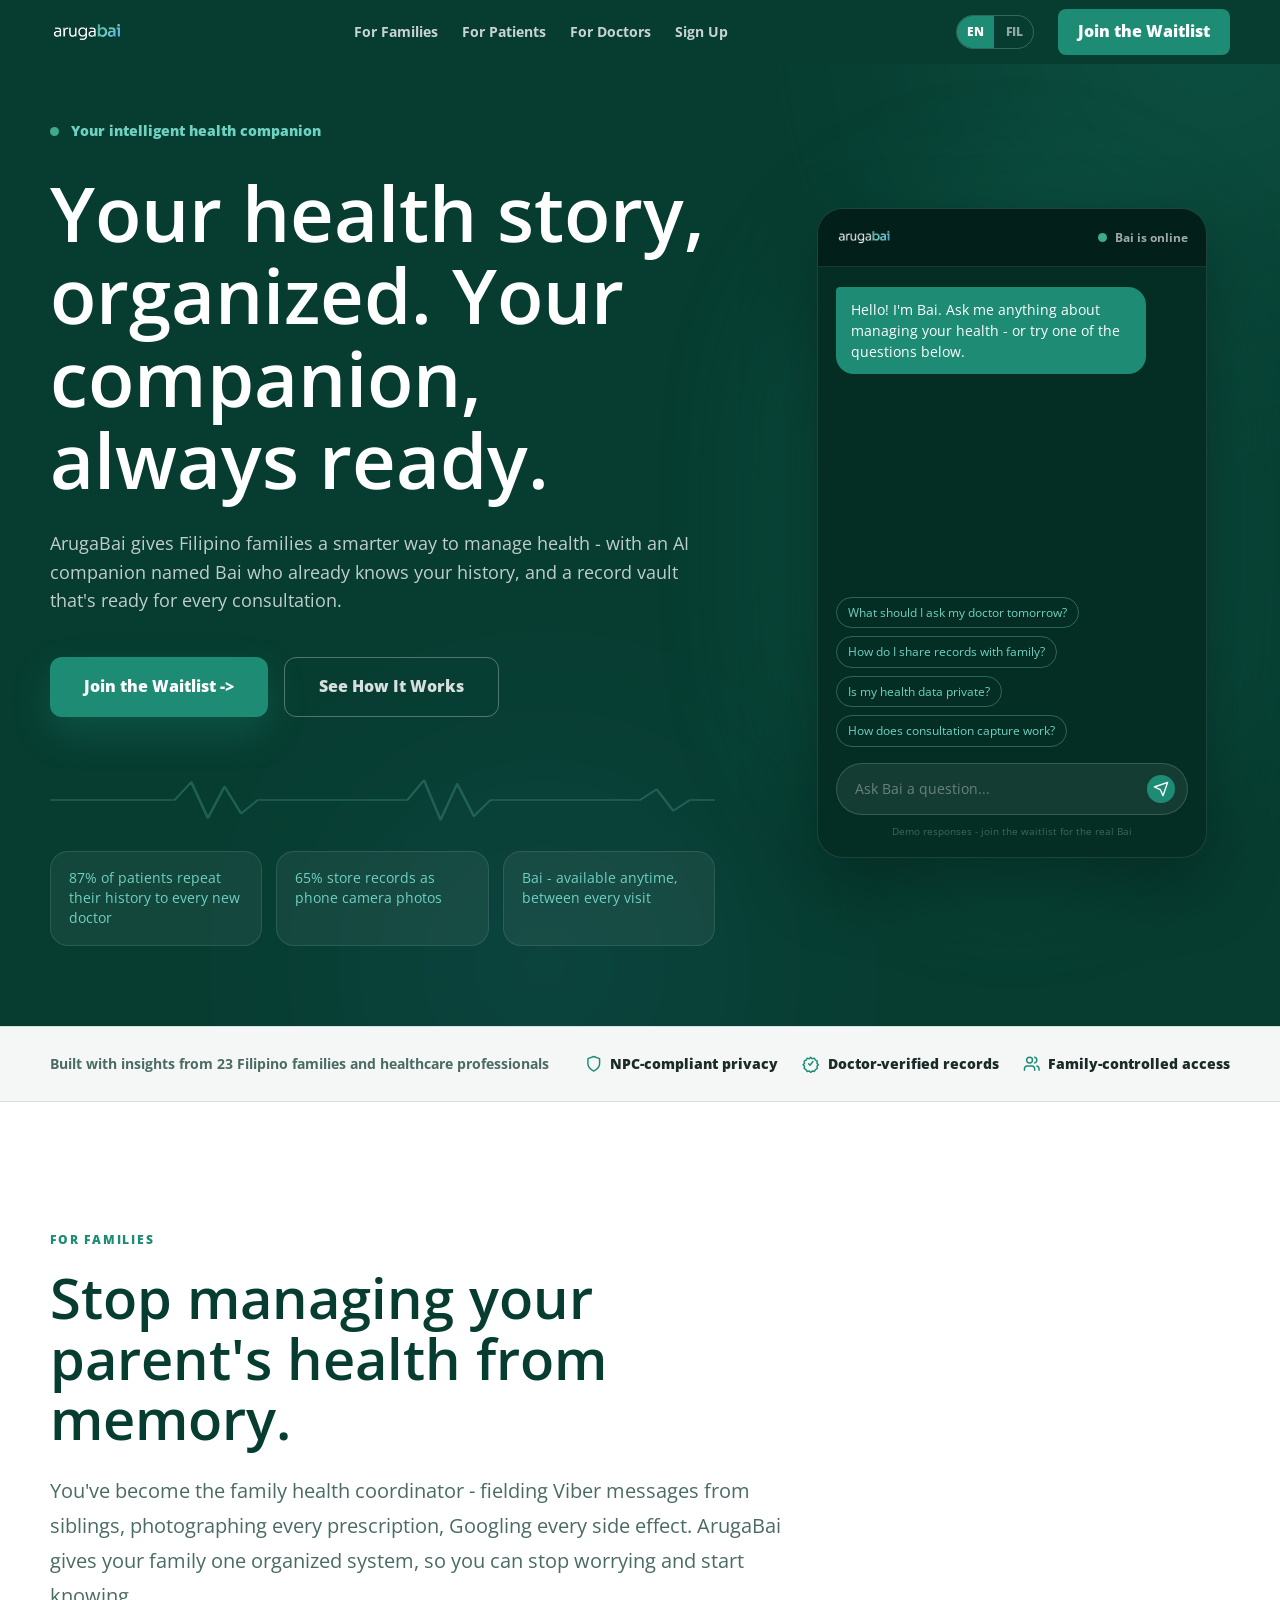
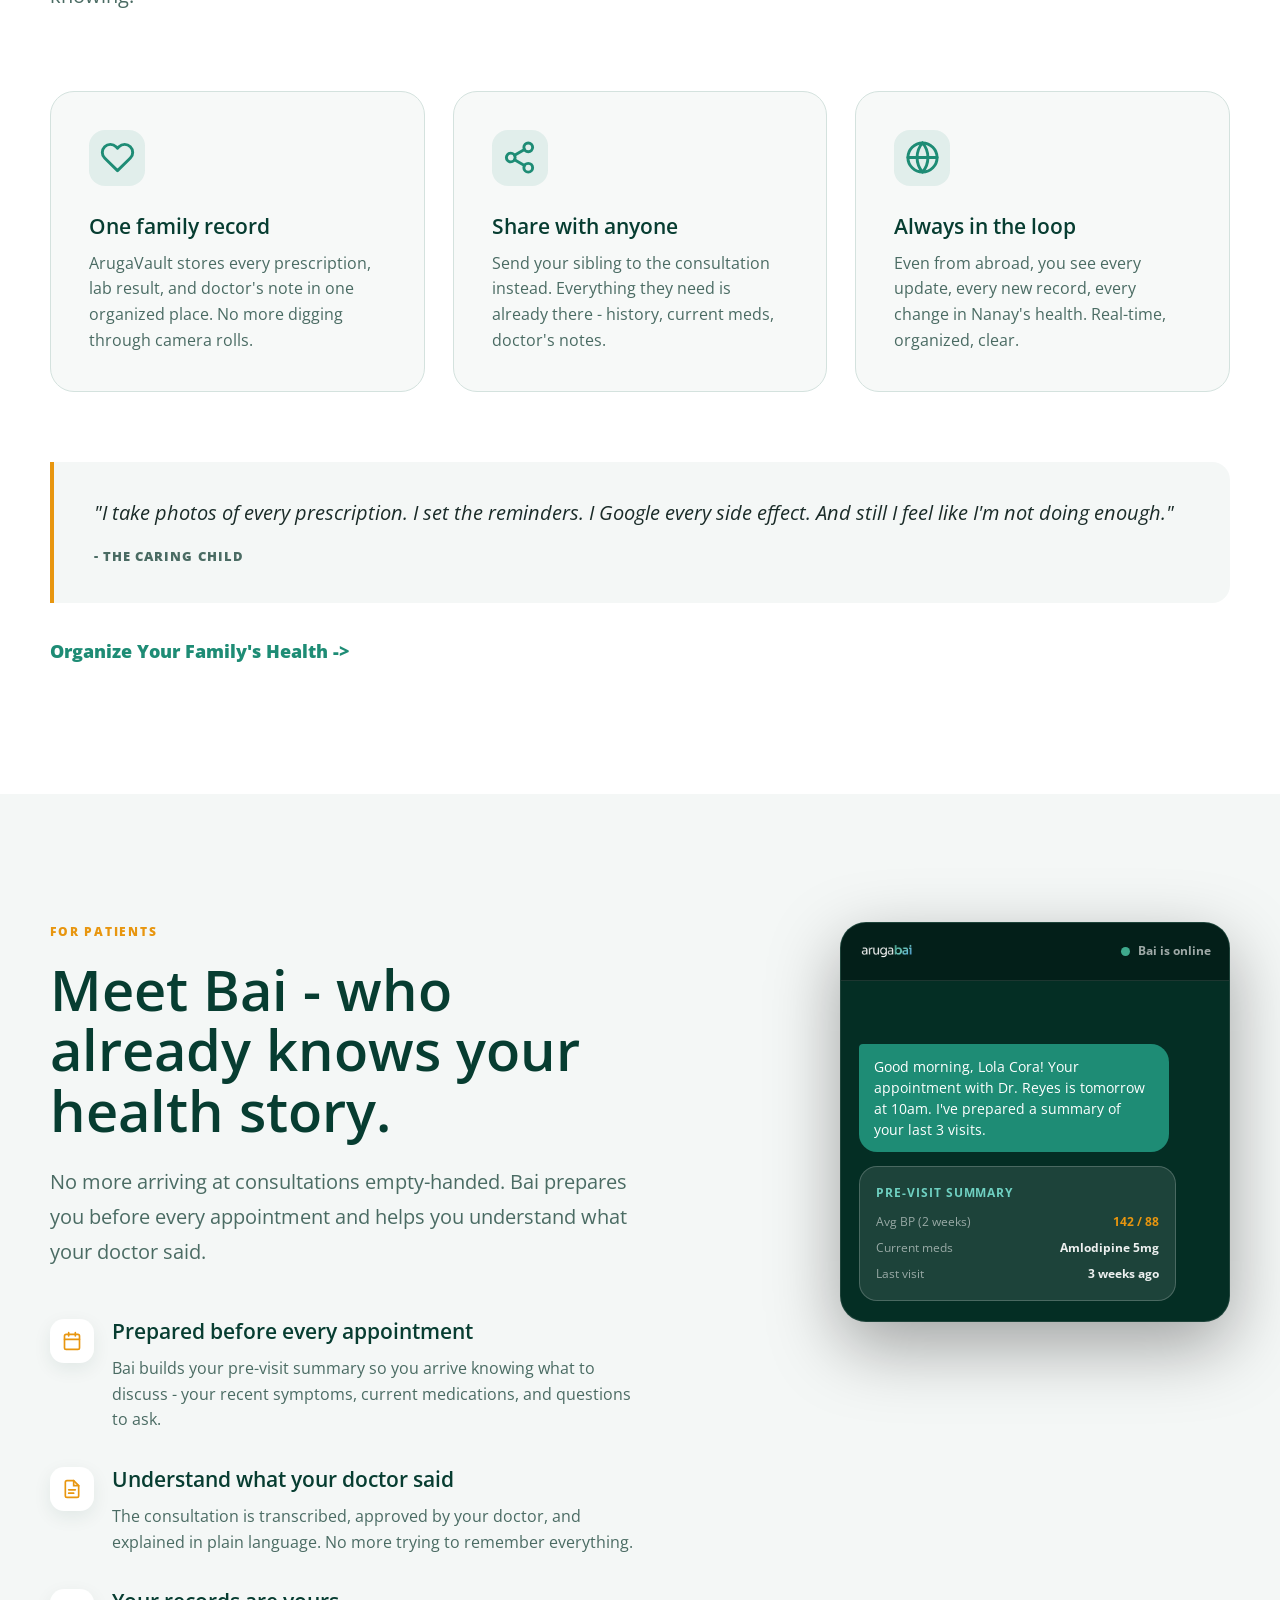
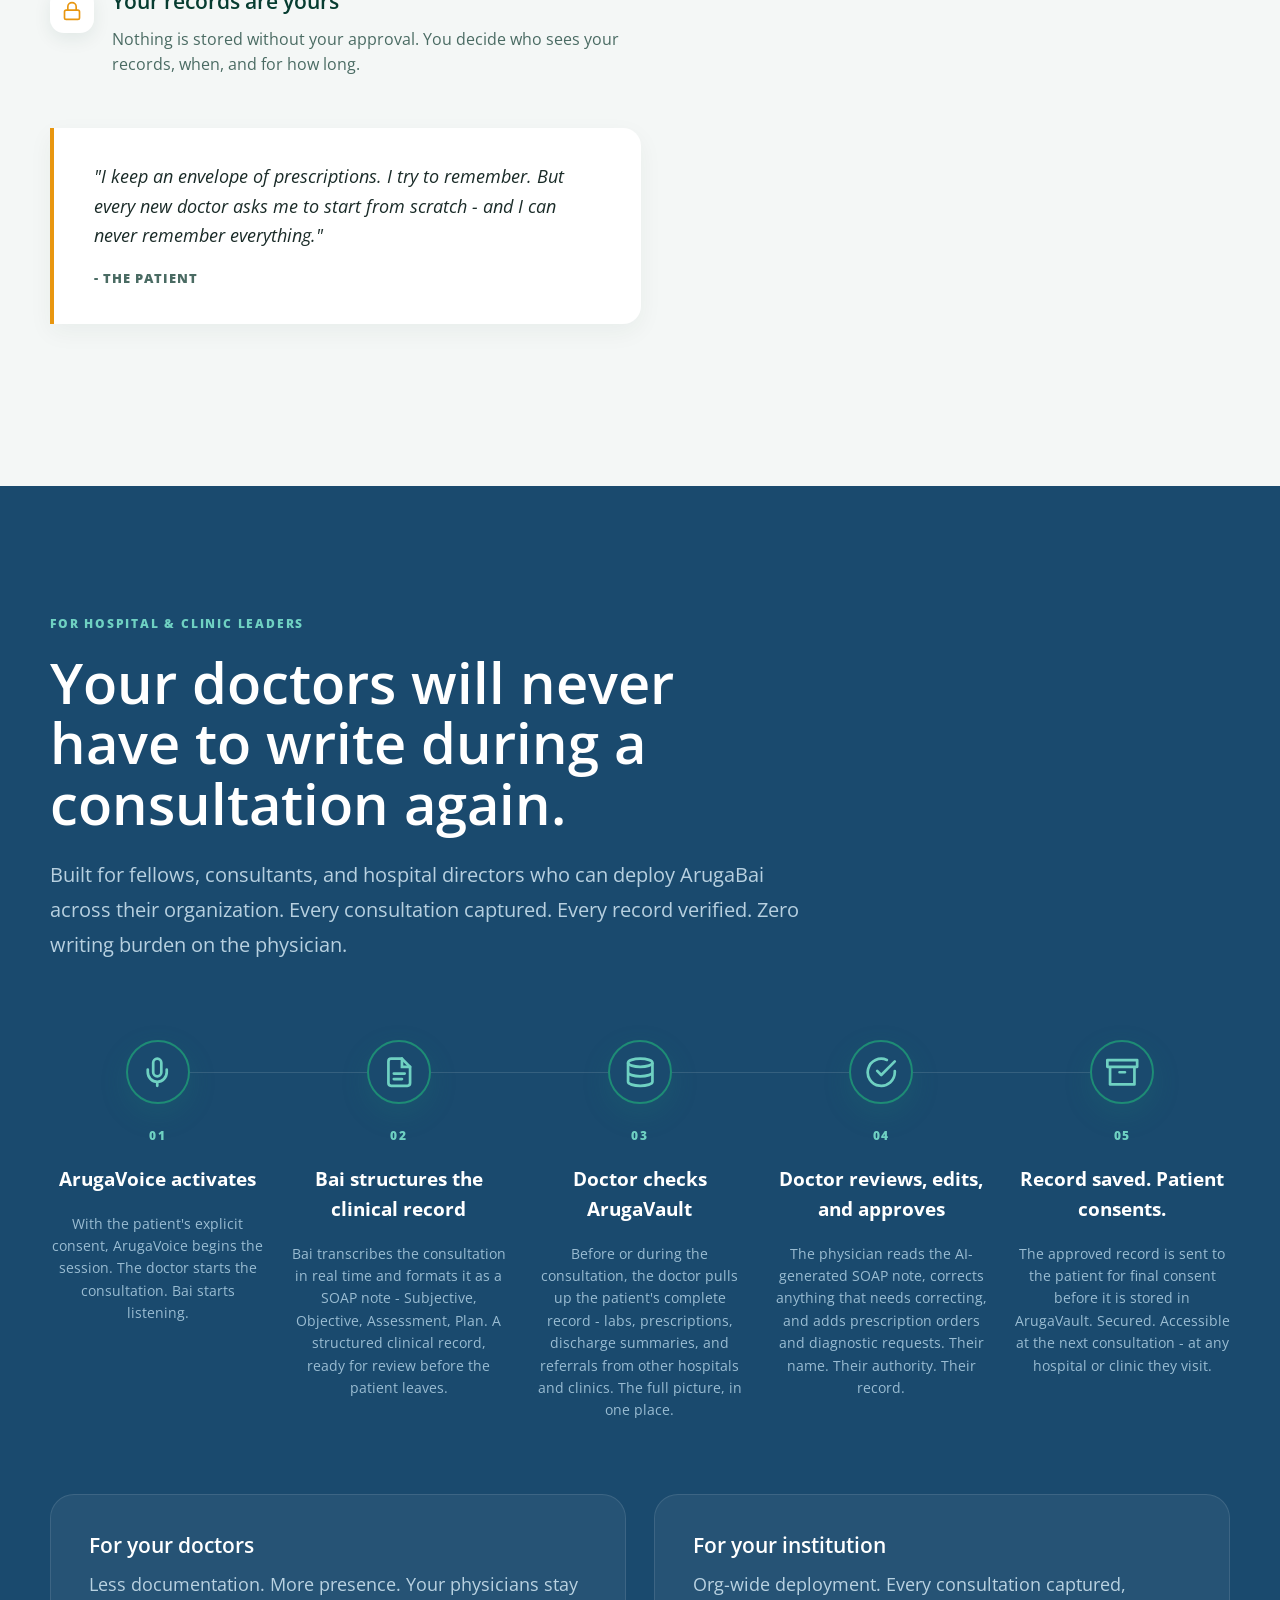
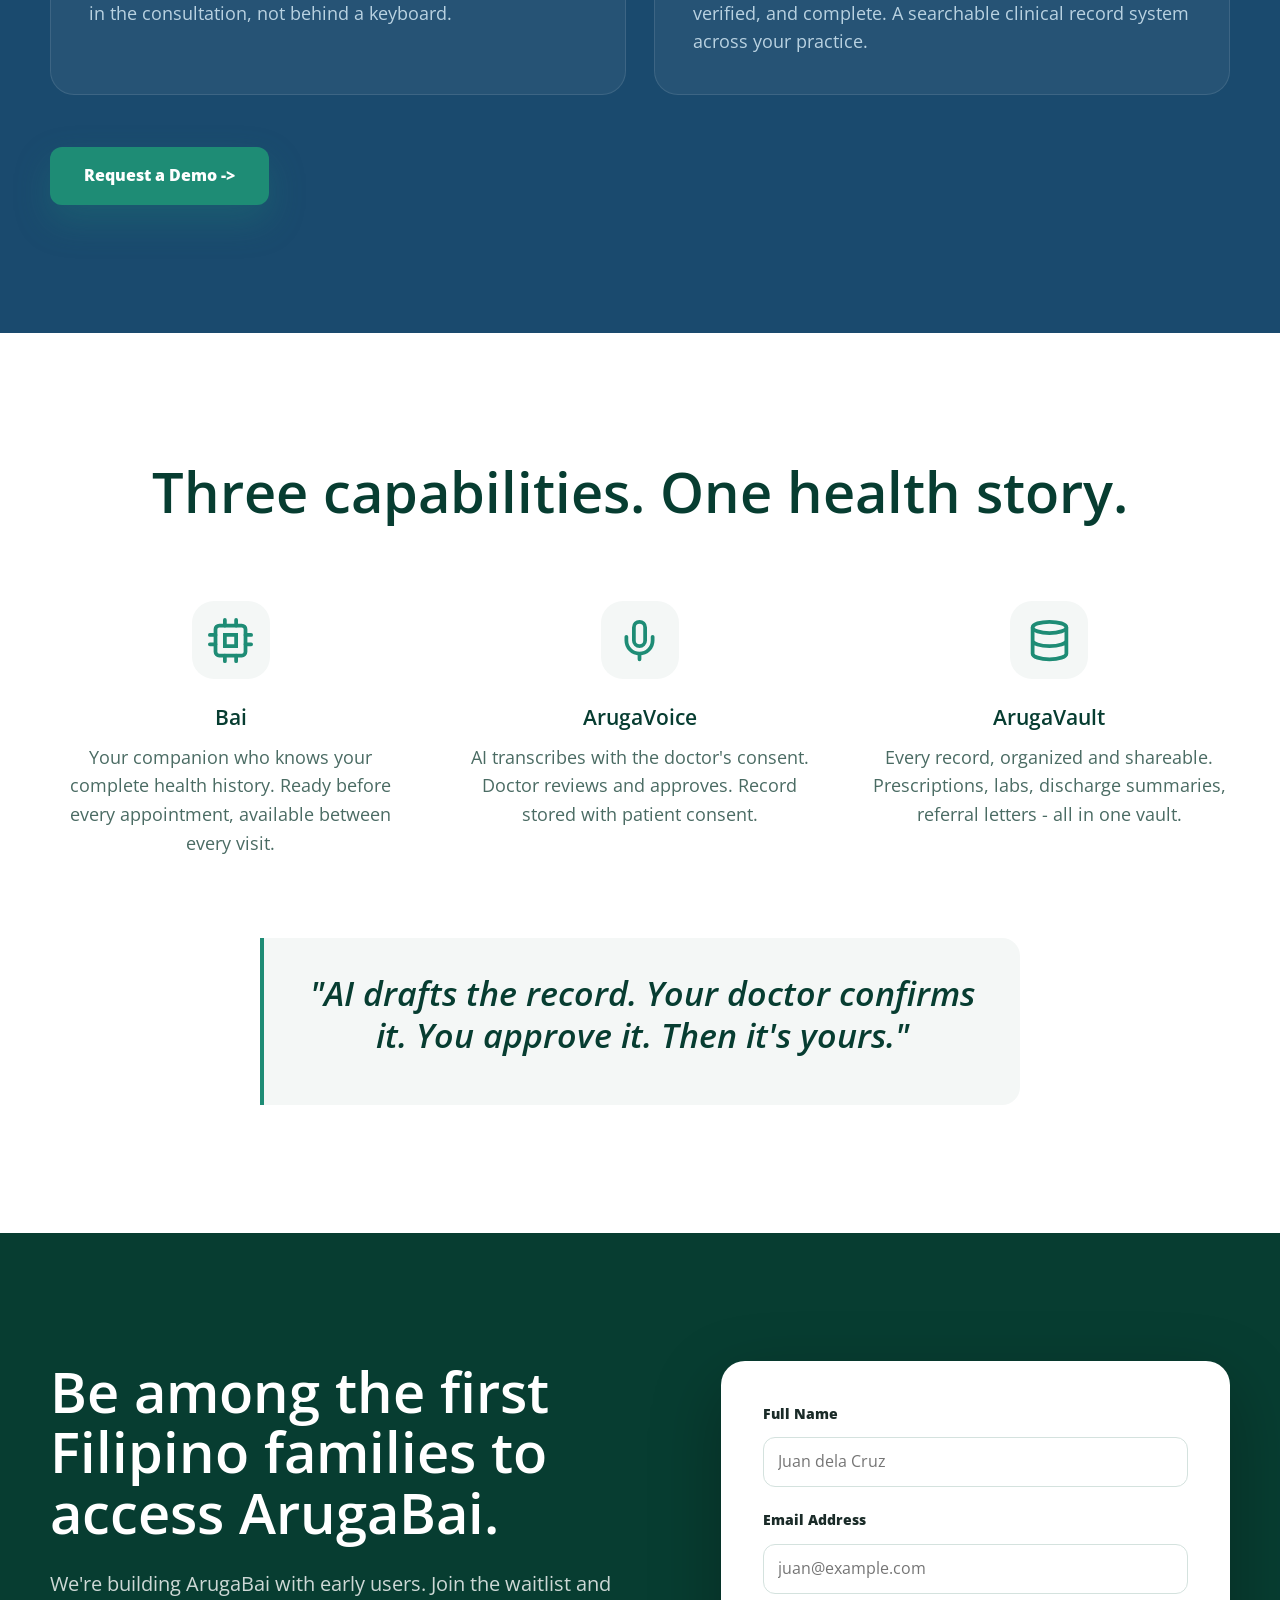
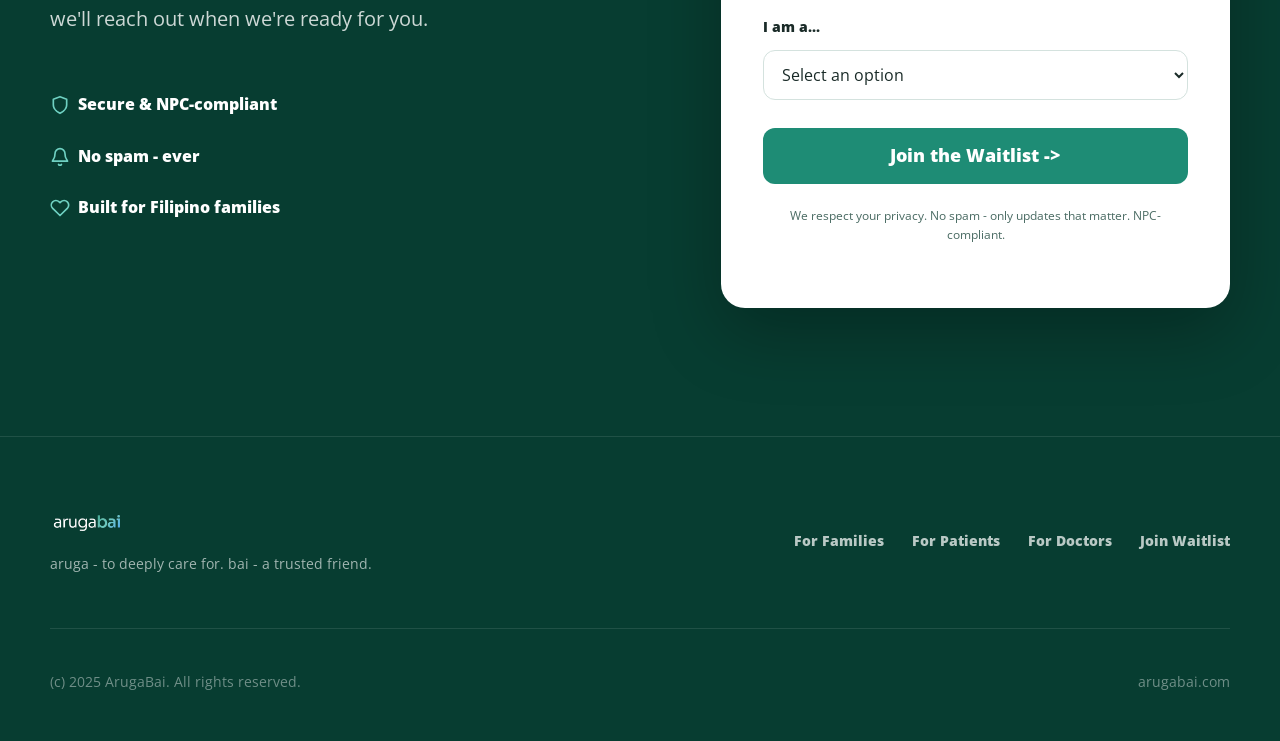
==== index.html @ 6ec4c0eb "adding favicon" ====
<!doctype html>
<html lang="en">
  <head>
    <meta charset="utf-8">
    <meta name="viewport" content="width=device-width, initial-scale=1">
    <title>ArugaBai | Your Intelligent Health Companion</title>
    <meta name="description" content="ArugaBai gives Filipino families a smarter way to manage health with Bai, an AI companion, and ArugaVault, an organized record vault.">
    <link rel="icon" href="assets/favicon.svg?v=3" type="image/svg+xml">
    <link rel="preconnect" href="https://fonts.googleapis.com">
    <link rel="preconnect" href="https://fonts.gstatic.com" crossorigin>
    <link href="https://fonts.googleapis.com/css2?family=Open+Sans:wght@400;500;600;700;800&display=swap" rel="stylesheet">
    <link rel="stylesheet" href="styles.css">
  </head>
  <body>
    <nav class="nav" id="nav">
      <div class="nav-inner">
        <a class="logo-link" href="#hero" aria-label="ArugaBai home">
          <img src="assets/arugabai-logo.png" alt="ArugaBai" class="logo">
        </a>

        <div class="nav-links" id="navLinks">
          <a href="#for-families" data-i18n="nav.forFamilies">For Families</a>
          <a href="#for-patients" data-i18n="nav.forPatients">For Patients</a>
          <a href="#for-doctors" data-i18n="nav.forDoctors">For Doctors</a>
          <a href="#signup" data-i18n="nav.signUp">Sign Up</a>
        </div>

        <div class="nav-actions">
          <button class="lang-toggle" id="langToggle" type="button" aria-label="Toggle language">
            <span class="active" data-lang-pill="en">EN</span>
            <span data-lang-pill="fil">FIL</span>
          </button>
          <a href="#signup" class="btn nav-cta" data-i18n="nav.joinWaitlist">Join the Waitlist</a>
          <button class="menu-btn" id="menuBtn" type="button" aria-label="Open main menu">
            <span></span><span></span><span></span>
          </button>
        </div>
      </div>

      <div class="mobile-menu" id="mobileMenu">
        <a href="#for-families" data-i18n="nav.forFamilies">For Families</a>
        <a href="#for-patients" data-i18n="nav.forPatients">For Patients</a>
        <a href="#for-doctors" data-i18n="nav.forDoctors">For Doctors</a>
        <a href="#signup" data-i18n="nav.signUp">Sign Up</a>
        <a href="#signup" class="btn" data-i18n="nav.joinWaitlist">Join the Waitlist</a>
      </div>
    </nav>

    <main>
      <section class="hero section-dark" id="hero">
        <div class="hero-glow hero-glow-one"></div>
        <div class="hero-glow hero-glow-two"></div>
        <div class="container hero-grid">
          <div class="hero-copy reveal">
            <div class="eyebrow">
              <span class="pulse-dot"></span>
              <span data-i18n="hero.badge">Your intelligent health companion</span>
            </div>
            <h1 data-i18n="hero.headline">Your health story, organized. Your companion, always ready.</h1>
            <p class="hero-body" data-i18n="hero.body">ArugaBai gives Filipino families a smarter way to manage health with an AI companion named Bai who already knows your history, and a record vault that's ready for every consultation.</p>
            <div class="hero-actions">
              <a href="#signup" class="btn btn-large" data-i18n="hero.ctaPrimary">Join the Waitlist -></a>
              <a href="#how-it-works" class="btn btn-large btn-ghost" data-i18n="hero.ctaSecondary">See How It Works</a>
            </div>
            <svg class="ecg" viewBox="0 0 400 60" aria-hidden="true" preserveAspectRatio="none">
              <path d="M0 30 L60 30 L75 30 L85 10 L95 50 L105 15 L115 45 L125 30 L200 30 L215 30 L225 8 L235 52 L245 12 L255 48 L265 30 L340 30 L355 30 L365 18 L375 42 L385 30 L400 30"></path>
            </svg>
            <div class="stat-grid">
              <div class="stat"><p data-i18n="hero.stat1">87% of patients repeat their history to every new doctor</p></div>
              <div class="stat"><p data-i18n="hero.stat2">65% store records as phone camera photos</p></div>
              <div class="stat"><p data-i18n="hero.stat3">Bai - available anytime, between every visit</p></div>
            </div>
          </div>

          <div class="hero-chat reveal">
            <div class="halo"></div>
            <div class="bai-chat interactive-chat" data-chat="hero"></div>
          </div>
        </div>
      </section>

      <section class="trustbar">
        <div class="container trust-inner">
          <p data-i18n="trustBar.built">Built with insights from 23 Filipino families and healthcare professionals</p>
          <div class="trust-items">
            <span><i data-icon="shield"></i><span data-i18n="trustBar.npc">NPC-compliant privacy</span></span>
            <span><i data-icon="badge"></i><span data-i18n="trustBar.verified">Doctor-verified records</span></span>
            <span><i data-icon="users"></i><span data-i18n="trustBar.familyControlled">Family-controlled access</span></span>
          </div>
        </div>
      </section>

      <section class="section white" id="for-families">
        <div class="container">
          <div class="section-heading reveal">
            <p class="label" data-i18n="families.label">For Families</p>
            <h2 data-i18n="families.headline">Stop managing your parent's health from memory.</h2>
            <p data-i18n="families.body">You've become the family health coordinator - fielding Viber messages from siblings, photographing every prescription, Googling every side effect. ArugaBai gives your family one organized system, so you can stop worrying and start knowing.</p>
          </div>
          <div class="card-grid">
            <article class="feature-card reveal">
              <i data-icon="heart"></i>
              <h3 data-i18n="families.card1Title">One family record</h3>
              <p data-i18n="families.card1Desc">ArugaVault stores every prescription, lab result, and doctor's note in one organized place. No more digging through camera rolls.</p>
            </article>
            <article class="feature-card reveal">
              <i data-icon="share"></i>
              <h3 data-i18n="families.card2Title">Share with anyone</h3>
              <p data-i18n="families.card2Desc">Send your sibling to the consultation instead. Everything they need is already there - history, current meds, doctor's notes.</p>
            </article>
            <article class="feature-card reveal">
              <i data-icon="globe"></i>
              <h3 data-i18n="families.card3Title">Always in the loop</h3>
              <p data-i18n="families.card3Desc">Even from abroad, you see every update, every new record, every change in Nanay's health. Real-time, organized, clear.</p>
            </article>
          </div>
          <blockquote class="quote reveal">
            <p data-i18n="families.quote">"I take photos of every prescription. I set the reminders. I Google every side effect. And still I feel like I'm not doing enough."</p>
            <cite data-i18n="families.quoteAttr">- The Caring Child</cite>
          </blockquote>
          <a href="#signup" class="text-link" data-i18n="families.cta">Organize Your Family's Health</a>
        </div>
      </section>

      <section class="section muted" id="for-patients">
        <div class="container split">
          <div class="reveal">
            <p class="label gold" data-i18n="patients.label">For Patients</p>
            <h2 data-i18n="patients.headline">Meet Bai - who already knows your health story.</h2>
            <p class="lead" data-i18n="patients.body">No more arriving at consultations empty-handed. Bai prepares you before every appointment and helps you understand what your doctor said.</p>
            <div class="benefit-list">
              <div class="benefit"><i data-icon="calendar"></i><div><h3 data-i18n="patients.benefit1Title">Prepared before every appointment</h3><p data-i18n="patients.benefit1Desc">Bai builds your pre-visit summary so you arrive knowing what to discuss - your recent symptoms, current medications, and questions to ask.</p></div></div>
              <div class="benefit"><i data-icon="file"></i><div><h3 data-i18n="patients.benefit2Title">Understand what your doctor said</h3><p data-i18n="patients.benefit2Desc">The consultation is transcribed, approved by your doctor, and explained in plain language. No more trying to remember everything.</p></div></div>
              <div class="benefit"><i data-icon="lock"></i><div><h3 data-i18n="patients.benefit3Title">Your records are yours</h3><p data-i18n="patients.benefit3Desc">Nothing is stored without your approval. You decide who sees your records, when, and for how long.</p></div></div>
            </div>
            <blockquote class="quote compact">
              <p data-i18n="patients.quote">"I keep an envelope of prescriptions. I try to remember. But every new doctor asks me to start from scratch - and I can never remember everything."</p>
              <cite data-i18n="patients.quoteAttr">- The Patient</cite>
            </blockquote>
          </div>
          <div class="sticky-chat reveal">
            <div class="bai-chat scripted-chat"></div>
          </div>
        </div>
      </section>

      <section class="section doctors" id="for-doctors">
        <div class="container">
          <div class="section-heading reveal">
            <p class="label aqua" data-i18n="doctors.label">For Hospital & Clinic Leaders</p>
            <h2 data-i18n="doctors.headline">Your doctors will never have to write during a consultation again.</h2>
            <p data-i18n="doctors.body">Built for fellows, consultants, and hospital directors who can deploy ArugaBai across their organization. Every consultation captured. Every record verified. Zero writing burden on the physician.</p>
          </div>
          <div class="process">
            <div class="process-line"></div>
            <article class="process-step reveal"><i data-icon="mic"></i><span>01</span><h3 data-i18n="doctors.step1Title">ArugaVoice activates</h3><p data-i18n="doctors.step1Desc">With the patient's explicit consent, ArugaVoice begins the session. The doctor starts the consultation. Bai starts listening.</p></article>
            <article class="process-step reveal"><i data-icon="file"></i><span>02</span><h3 data-i18n="doctors.step2Title">Bai structures the clinical record</h3><p data-i18n="doctors.step2Desc">Bai transcribes the consultation in real time and formats it as a SOAP note - Subjective, Objective, Assessment, Plan. A structured clinical record, ready for review before the patient leaves.</p></article>
            <article class="process-step reveal"><i data-icon="database"></i><span>03</span><h3 data-i18n="doctors.step3Title">Doctor checks ArugaVault</h3><p data-i18n="doctors.step3Desc">Before or during the consultation, the doctor pulls up the patient's complete record - labs, prescriptions, discharge summaries, and referrals from other hospitals and clinics. The full picture, in one place.</p></article>
            <article class="process-step reveal"><i data-icon="check"></i><span>04</span><h3 data-i18n="doctors.step4Title">Doctor reviews, edits, and approves</h3><p data-i18n="doctors.step4Desc">The physician reads the AI-generated SOAP note, corrects anything that needs correcting, and adds prescription orders and diagnostic requests. Their name. Their authority. Their record.</p></article>
            <article class="process-step reveal"><i data-icon="archive"></i><span>05</span><h3 data-i18n="doctors.step5Title">Record saved. Patient consents.</h3><p data-i18n="doctors.step5Desc">The approved record is sent to the patient for final consent before it is stored in ArugaVault. Secured. Accessible at the next consultation - at any hospital or clinic they visit.</p></article>
          </div>
          <div class="panel-grid">
            <article class="dark-panel reveal"><h3 data-i18n="doctors.forDoctorsTitle">For your doctors</h3><p data-i18n="doctors.forDoctorsBody">Less documentation. More presence. Your physicians stay in the consultation, not behind a keyboard.</p></article>
            <article class="dark-panel reveal"><h3 data-i18n="doctors.forInstitutionTitle">For your institution</h3><p data-i18n="doctors.forInstitutionBody">Org-wide deployment. Every consultation captured, verified, and complete. A searchable clinical record system across your practice.</p></article>
          </div>
          <a href="#signup" class="btn btn-large" data-i18n="doctors.cta">Request a Demo -></a>
        </div>
      </section>

      <section class="section white" id="how-it-works">
        <div class="container centered">
          <h2 class="reveal" data-i18n="howItWorks.headline">Three capabilities. One health story.</h2>
          <div class="capability-grid">
            <article class="capability reveal"><i data-icon="cpu"></i><h3 data-i18n="howItWorks.cap1Title">Bai</h3><p data-i18n="howItWorks.cap1Desc">Your companion who knows your complete health history. Ready before every appointment, available between every visit.</p></article>
            <article class="capability reveal"><i data-icon="mic"></i><h3 data-i18n="howItWorks.cap2Title">ArugaVoice</h3><p data-i18n="howItWorks.cap2Desc">AI transcribes with the doctor's consent. Doctor reviews and approves. Record stored with patient consent.</p></article>
            <article class="capability reveal"><i data-icon="database"></i><h3 data-i18n="howItWorks.cap3Title">ArugaVault</h3><p data-i18n="howItWorks.cap3Desc">Every record, organized and shareable. Prescriptions, labs, discharge summaries, referral letters - all in one vault.</p></article>
          </div>
          <blockquote class="quote big reveal"><p data-i18n="howItWorks.quote">"AI drafts the record. Your doctor confirms it. You approve it. Then it's yours."</p></blockquote>
        </div>
      </section>

      <section class="section signup" id="signup">
        <div class="container split">
          <div class="reveal">
            <h2 data-i18n="signup.headline">Be among the first Filipino families to access ArugaBai.</h2>
            <p class="lead light" data-i18n="signup.body">We're building ArugaBai with early users. Join the waitlist and we'll reach out when we're ready for you.</p>
            <div class="signup-trust">
              <span><i data-icon="shield"></i><span data-i18n="signup.trust1">Secure & NPC-compliant</span></span>
              <span><i data-icon="bell"></i><span data-i18n="signup.trust2">No spam - ever</span></span>
              <span><i data-icon="heart"></i><span data-i18n="signup.trust3">Built for Filipino families</span></span>
            </div>
          </div>
          <div class="form-card reveal">
            <form id="waitlistForm" action="#" method="post">
              <label for="name" data-i18n="signup.nameLabel">Full Name</label>
              <input id="name" name="name" type="text" placeholder="Juan dela Cruz" required>
              <label for="email" data-i18n="signup.emailLabel">Email Address</label>
              <input id="email" name="email" type="email" placeholder="juan@example.com" required>
              <label for="role" data-i18n="signup.roleLabel">I am a...</label>
              <select id="role" name="role" required>
                <option value="" disabled selected data-i18n="signup.rolePlaceholder">Select an option</option>
                <option value="caregiver" data-i18n="signup.roleCaregiver">A family caregiver (managing a parent's health)</option>
                <option value="patient" data-i18n="signup.rolePatient">A patient managing my own health</option>
                <option value="doctor" data-i18n="signup.roleDoctor">A doctor or healthcare professional</option>
                <option value="admin" data-i18n="signup.roleAdmin">A hospital or clinic administrator</option>
                <option value="other" data-i18n="signup.roleOther">Other</option>
              </select>
              <button type="submit" class="btn btn-submit" data-i18n="signup.submit">Join the Waitlist -></button>
            </form>
            <p class="privacy" data-i18n="signup.privacy">We respect your privacy. No spam - only updates that matter. NPC-compliant.</p>
            <p class="form-status" id="formStatus" role="status"></p>
          </div>
        </div>
      </section>
    </main>

    <footer class="footer">
      <div class="container">
        <div class="footer-top">
          <div>
            <img src="assets/arugabai-logo.png" alt="ArugaBai" class="logo">
            <p data-i18n="footer.tagline">aruga - to deeply care for.  bai - a trusted friend.</p>
          </div>
          <nav>
            <a href="#for-families" data-i18n="nav.forFamilies">For Families</a>
            <a href="#for-patients" data-i18n="nav.forPatients">For Patients</a>
            <a href="#for-doctors" data-i18n="nav.forDoctors">For Doctors</a>
            <a href="#signup" data-i18n="footer.joinWaitlist">Join Waitlist</a>
          </nav>
        </div>
        <div class="footer-bottom">
          <p data-i18n="footer.copyright">© 2025 ArugaBai. All rights reserved.</p>
          <p>arugabai.com</p>
        </div>
      </div>
    </footer>

    <button class="floating-bai" id="floatingBai" type="button" aria-label="Ask Bai">
      <span class="pulse-dot white"></span>
      <i data-icon="message"></i>
      <span data-i18n="floating.label">Ask Bai</span>
    </button>

    <div class="chat-sheet" id="chatSheet" aria-hidden="true">
      <button class="sheet-backdrop" id="sheetBackdrop" type="button" aria-label="Close chat"></button>
      <div class="sheet-panel">
        <div class="sheet-head">
          <span class="sheet-handle"></span>
          <span class="online"><span class="pulse-dot"></span><span data-i18n="bai.online">Bai is online</span></span>
          <button class="close-btn" id="closeSheet" type="button" aria-label="Close">×</button>
        </div>
        <div class="sheet-body">
          <div class="bai-chat interactive-chat" data-chat="sheet"></div>
        </div>
      </div>
    </div>

    <script src="script.js"></script>
  </body>
</html>
---- styles.css ----
:root {
  --bg: #f4f7f6;
  --ink: #073d31;
  --ink-2: #1a2b28;
  --muted: #4a6b63;
  --line: #d4e2de;
  --primary: #1e8c75;
  --primary-2: #3faa8d;
  --aqua: #6fd1c2;
  --gold: #e8960f;
  --blue: #1a4a6e;
  --dark: #042e24;
  --darker: #031f19;
  --white: #fff;
  --radius: 8px;
  --soft-radius: 24px;
  --shadow: 0 18px 50px rgba(7, 61, 49, 0.12);
  --font-body: "Open Sans", Arial, sans-serif;
  --font-display: "Open Sans", Arial, sans-serif;
}

* {
  box-sizing: border-box;
}

html {
  scroll-behavior: smooth;
}

body {
  margin: 0;
  background: var(--bg);
  color: var(--ink-2);
  font-family: var(--font-body);
  line-height: 1.6;
}

a {
  color: inherit;
  text-decoration: none;
}

img,
svg {
  display: block;
  max-width: 100%;
}

button,
input,
select {
  font: inherit;
}

.container {
  width: min(100% - 32px, 1180px);
  margin-inline: auto;
}

.nav {
  position: fixed;
  inset: 0 0 auto;
  z-index: 50;
  background: #073d31;
  transition: background 220ms ease, box-shadow 220ms ease;
}

.nav.scrolled {
  background: rgba(7, 61, 49, 0.96);
  box-shadow: 0 8px 30px rgba(0, 0, 0, 0.15);
  backdrop-filter: blur(12px);
}

.nav-inner {
  width: min(100% - 32px, 1180px);
  height: 64px;
  margin-inline: auto;
  display: flex;
  align-items: center;
  justify-content: space-between;
  gap: 24px;
}

.logo {
  height: 32px;
  width: auto;
  object-fit: contain;
}

.nav-links,
.nav-actions {
  display: flex;
  align-items: center;
  gap: 24px;
}

.nav-links a {
  color: rgba(255, 255, 255, 0.78);
  font-size: 14px;
  font-weight: 700;
}

.nav-links a:hover,
.footer a:hover {
  color: var(--aqua);
}

.lang-toggle {
  display: flex;
  align-items: center;
  gap: 2px;
  border: 1px solid rgba(255, 255, 255, 0.2);
  background: transparent;
  color: rgba(255, 255, 255, 0.55);
  border-radius: 999px;
  padding: 0;
  overflow: hidden;
  cursor: pointer;
  font-size: 12px;
  font-weight: 800;
}

.lang-toggle span {
  padding: 6px 10px;
}

.lang-toggle .active {
  background: var(--primary);
  color: #fff;
}

.btn {
  display: inline-flex;
  align-items: center;
  justify-content: center;
  border: 0;
  border-radius: var(--radius);
  background: var(--primary);
  color: #fff;
  padding: 10px 20px;
  font-weight: 800;
  cursor: pointer;
  transition: transform 180ms ease, background 180ms ease, box-shadow 180ms ease;
}

.btn:hover {
  background: var(--primary-2);
  transform: translateY(-2px);
}

.btn-large {
  min-height: 56px;
  padding: 16px 34px;
  border-radius: 12px;
  box-shadow: 0 16px 36px rgba(30, 140, 117, 0.28);
}

.btn-ghost {
  background: transparent;
  border: 1px solid rgba(255, 255, 255, 0.3);
  color: rgba(255, 255, 255, 0.84);
  box-shadow: none;
}

.btn-ghost:hover {
  background: rgba(255, 255, 255, 0.06);
}

.menu-btn {
  display: none;
  width: 42px;
  height: 42px;
  border: 0;
  border-radius: 8px;
  background: transparent;
  cursor: pointer;
}

.menu-btn span {
  display: block;
  width: 22px;
  height: 2px;
  margin: 5px auto;
  background: #fff;
  transition: transform 160ms ease, opacity 160ms ease;
}

.menu-btn.open span:nth-child(1) {
  transform: translateY(7px) rotate(45deg);
}

.menu-btn.open span:nth-child(2) {
  opacity: 0;
}

.menu-btn.open span:nth-child(3) {
  transform: translateY(-7px) rotate(-45deg);
}

.mobile-menu {
  display: none;
  width: min(100% - 32px, 1180px);
  margin-inline: auto;
  padding: 10px 0 18px;
  border-top: 1px solid rgba(111, 209, 194, 0.25);
}

.mobile-menu a {
  display: block;
  color: #fff;
  padding: 10px 12px;
  border-radius: 8px;
  font-weight: 700;
}

.mobile-menu .btn {
  margin-top: 8px;
  text-align: center;
}

.section {
  padding: 128px 0;
}

.section h2,
.hero h1 {
  margin: 0;
  font-family: var(--font-display);
  font-weight: 600;
  line-height: 1.08;
  letter-spacing: 0;
}

.section h2 {
  font-size: clamp(36px, 5vw, 56px);
  color: var(--ink);
}

.hero h1,
.signup h2 {
  font-family: var(--font-display);
  font-weight: 600;
}

.doctors .section-heading h2 {
  font-family: var(--font-display);
  font-weight: 600;
}

.hero {
  min-height: 100vh;
  padding: 120px 0 80px;
  position: relative;
  overflow: hidden;
  background: #073d31;
}

.hero-grid {
  position: relative;
  z-index: 1;
  display: grid;
  grid-template-columns: minmax(0, 1.1fr) minmax(320px, 0.72fr);
  gap: 80px;
  align-items: center;
}

.eyebrow {
  display: flex;
  align-items: center;
  gap: 12px;
  color: var(--aqua);
  font-size: 14px;
  font-weight: 800;
  margin-bottom: 30px;
}

.pulse-dot {
  width: 9px;
  height: 9px;
  border-radius: 999px;
  background: var(--primary-2);
  display: inline-block;
  animation: pulse 1.8s ease-in-out infinite;
}

.pulse-dot.white {
  background: #fff;
}

.hero h1 {
  max-width: 780px;
  color: #fff;
  font-size: clamp(44px, 7vw, 76px);
}

.hero-body {
  max-width: 700px;
  color: rgba(255, 255, 255, 0.75);
  font-size: 18px;
  margin: 28px 0 42px;
}

.hero-actions {
  display: flex;
  flex-wrap: wrap;
  gap: 16px;
  margin-bottom: 56px;
}

.ecg {
  width: 100%;
  height: 54px;
  margin-bottom: 24px;
  opacity: 0.24;
}

.ecg path {
  fill: none;
  stroke: var(--aqua);
  stroke-width: 1.6;
  stroke-linecap: round;
  stroke-linejoin: round;
  stroke-dasharray: 740;
  stroke-dashoffset: 740;
  animation: draw 2.5s ease-in-out forwards 400ms;
}

.stat-grid {
  display: grid;
  grid-template-columns: repeat(3, 1fr);
  gap: 14px;
}

.stat {
  border: 1px solid rgba(255, 255, 255, 0.1);
  background: rgba(255, 255, 255, 0.055);
  border-radius: 18px;
  padding: 16px 18px;
}

.stat p {
  margin: 0;
  color: var(--aqua);
  font-size: 14px;
  line-height: 1.45;
}

.hero-chat {
  display: flex;
  justify-content: center;
  position: relative;
}

.halo {
  position: absolute;
  inset: -24px;
  border-radius: 999px;
  background: var(--primary);
  filter: blur(60px);
  opacity: 0.18;
}

.hero-glow {
  position: absolute;
  pointer-events: none;
  border-radius: 999px;
  filter: blur(130px);
  animation: breathe 8s ease-in-out infinite;
}

.hero-glow-one {
  top: -220px;
  right: -180px;
  width: 500px;
  height: 500px;
  background: var(--primary);
  opacity: 0.24;
}

.hero-glow-two {
  bottom: -100px;
  left: 30%;
  width: 320px;
  height: 320px;
  background: #4da6ff;
  opacity: 0.1;
  animation-delay: 2s;
}

.bai-chat {
  position: relative;
  z-index: 1;
  width: 100%;
  max-width: 390px;
  border: 1px solid rgba(255, 255, 255, 0.1);
  border-radius: 26px;
  overflow: hidden;
  background: var(--dark);
  box-shadow: 0 24px 70px rgba(0, 0, 0, 0.35);
}

.chat-header {
  display: flex;
  align-items: center;
  gap: 12px;
  min-height: 58px;
  padding: 14px 18px;
  background: var(--darker);
  border-bottom: 1px solid rgba(255, 255, 255, 0.1);
}

.chat-header .logo {
  height: 24px;
}

.online {
  margin-left: auto;
  display: flex;
  align-items: center;
  gap: 8px;
  color: rgba(255, 255, 255, 0.62);
  font-size: 12px;
  font-weight: 700;
}

.chat-messages {
  min-height: 330px;
  max-height: 380px;
  overflow-y: auto;
  padding: 20px 18px;
  display: flex;
  flex-direction: column;
  gap: 14px;
}

.scripted-chat .chat-messages {
  min-height: 340px;
  justify-content: flex-end;
}

.message {
  max-width: 88%;
  padding: 12px 15px;
  border-radius: 18px;
  font-size: 14px;
  line-height: 1.5;
  animation: pop 260ms ease forwards;
}

.message.bai {
  align-self: flex-start;
  background: var(--primary);
  color: #fff;
  border-top-left-radius: 4px;
}

.message.user {
  align-self: flex-end;
  background: #fff;
  color: var(--ink-2);
  border-top-right-radius: 4px;
  box-shadow: 0 6px 18px rgba(0, 0, 0, 0.12);
}

.typing {
  align-self: flex-start;
  width: 78px;
  padding: 10px 14px;
  border-radius: 18px;
  border-top-left-radius: 4px;
  background: rgba(30, 140, 117, 0.6);
  display: flex;
  gap: 5px;
}

.typing span {
  width: 8px;
  height: 8px;
  border-radius: 50%;
  background: rgba(255, 255, 255, 0.7);
  animation: dot 780ms ease-in-out infinite;
}

.typing span:nth-child(2) {
  animation-delay: 150ms;
}

.typing span:nth-child(3) {
  animation-delay: 300ms;
}

.summary-card {
  width: 90%;
  border: 1px solid rgba(255, 255, 255, 0.2);
  border-radius: 18px;
  background: rgba(255, 255, 255, 0.1);
  color: #fff;
  padding: 16px;
  animation: pop 260ms ease forwards;
}

.summary-card strong {
  display: block;
  margin-bottom: 10px;
  color: var(--aqua);
  font-size: 12px;
  letter-spacing: 0.08em;
  text-transform: uppercase;
}

.summary-card div {
  display: flex;
  justify-content: space-between;
  gap: 14px;
  color: rgba(255, 255, 255, 0.55);
  font-size: 12px;
  margin-top: 7px;
}

.summary-card b {
  color: rgba(255, 255, 255, 0.92);
}

.summary-card .alert {
  color: var(--gold);
}

.suggestions {
  display: flex;
  flex-wrap: wrap;
  gap: 8px;
  padding: 0 18px 12px;
}

.suggestions button {
  border: 1px solid rgba(111, 209, 194, 0.35);
  background: transparent;
  color: var(--aqua);
  border-radius: 999px;
  padding: 7px 11px;
  font-size: 12px;
  line-height: 1.3;
  text-align: left;
  cursor: pointer;
}

.suggestions button:hover {
  border-color: var(--aqua);
  background: rgba(111, 209, 194, 0.1);
}

.chat-input-wrap {
  padding: 4px 18px 18px;
}

.chat-input {
  display: flex;
  align-items: center;
  gap: 10px;
  border: 1px solid rgba(255, 255, 255, 0.15);
  background: rgba(255, 255, 255, 0.07);
  border-radius: 999px;
  padding: 11px 12px 11px 16px;
}

.chat-input input {
  min-width: 0;
  flex: 1;
  border: 0;
  outline: 0;
  background: transparent;
  color: #fff;
  font-size: 14px;
}

.chat-input input::placeholder {
  color: rgba(255, 255, 255, 0.36);
}

.send-btn {
  width: 28px;
  height: 28px;
  display: inline-grid;
  place-items: center;
  border: 0;
  border-radius: 999px;
  background: var(--primary);
  color: #fff;
  cursor: pointer;
}

.send-btn:disabled {
  opacity: 0.4;
  cursor: not-allowed;
}

.chat-disclaimer {
  margin: 8px 0 0;
  color: rgba(255, 255, 255, 0.25);
  font-size: 10px;
  text-align: center;
}

.trustbar {
  padding: 26px 0;
  border-block: 1px solid var(--line);
  background: var(--bg);
}

.trust-inner,
.trust-items {
  display: flex;
  align-items: center;
  justify-content: space-between;
  gap: 24px;
}

.trust-inner p {
  margin: 0;
  color: var(--muted);
  font-size: 14px;
  font-weight: 700;
}

.trust-items {
  flex-wrap: wrap;
  justify-content: center;
  color: var(--ink-2);
  font-size: 14px;
  font-weight: 800;
}

.trust-items span,
.signup-trust span {
  display: inline-flex;
  align-items: center;
  gap: 8px;
}

[data-icon] {
  display: inline-grid;
  place-items: center;
  color: var(--primary);
}

[data-icon] svg {
  width: 1.25em;
  height: 1.25em;
  stroke: currentColor;
}

.white {
  background: #fff;
}

.muted {
  background: var(--bg);
}

.section-heading {
  max-width: 760px;
  margin-bottom: 78px;
}

.section-heading p:not(.label),
.lead {
  margin: 24px 0 0;
  color: var(--muted);
  font-size: 20px;
  line-height: 1.75;
}

.label {
  margin: 0 0 18px;
  color: var(--primary);
  font-size: 12px;
  font-weight: 900;
  letter-spacing: 0.15em;
  text-transform: uppercase;
}

.label.gold {
  color: var(--gold);
}

.label.aqua {
  color: var(--aqua);
}

.card-grid {
  display: grid;
  grid-template-columns: repeat(3, 1fr);
  gap: 28px;
  margin-bottom: 70px;
}

.feature-card {
  min-height: 300px;
  border: 1px solid var(--line);
  background: rgba(244, 247, 246, 0.72);
  border-radius: 24px;
  padding: 38px;
  transition: transform 180ms ease, box-shadow 180ms ease;
}

.feature-card:hover {
  transform: translateY(-4px);
  box-shadow: var(--shadow);
}

.feature-card > [data-icon] {
  width: 56px;
  height: 56px;
  margin-bottom: 28px;
  border-radius: 16px;
  background: rgba(30, 140, 117, 0.1);
  font-size: 28px;
}

.feature-card h3,
.benefit h3,
.capability h3,
.dark-panel h3 {
  margin: 0 0 12px;
  color: var(--ink);
  font-family: var(--font-display);
  font-weight: 600;
  font-size: 21px;
  line-height: 1.2;
}

.feature-card p,
.benefit p,
.capability p,
.dark-panel p {
  margin: 0;
  color: var(--muted);
}

.quote {
  margin: 0 0 34px;
  border: 0;
  border-left: 4px solid var(--gold);
  border-radius: 0 18px 18px 0;
  background: var(--bg);
  padding: 34px 40px;
}

.quote p {
  margin: 0 0 14px;
  color: var(--ink-2);
  font-size: 20px;
  font-style: italic;
  line-height: 1.65;
}

.quote cite {
  color: var(--muted);
  font-size: 13px;
  font-style: normal;
  font-weight: 900;
  letter-spacing: 0.08em;
  text-transform: uppercase;
}

.text-link {
  color: var(--primary);
  font-size: 18px;
  font-weight: 900;
}

.text-link::after {
  content: " ->";
}

.split {
  display: grid;
  grid-template-columns: minmax(0, 1fr) minmax(320px, 0.86fr);
  gap: 80px;
  align-items: start;
}

.benefit-list {
  display: grid;
  gap: 34px;
  margin: 50px 0;
}

.benefit {
  display: flex;
  gap: 18px;
}

.benefit > [data-icon] {
  flex: 0 0 auto;
  width: 44px;
  height: 44px;
  border-radius: 14px;
  background: #fff;
  color: var(--gold);
  box-shadow: 0 6px 18px rgba(7, 61, 49, 0.08);
}

.quote.compact {
  background: #fff;
  box-shadow: 0 8px 24px rgba(7, 61, 49, 0.05);
}

.quote.compact p {
  font-size: 18px;
}

.sticky-chat {
  position: sticky;
  top: 92px;
  display: flex;
  justify-content: flex-end;
}

.doctors {
  background: var(--blue);
}

.doctors .section-heading h2,
.doctors .process-step h3,
.doctors .dark-panel h3 {
  color: #fff;
}

.doctors .section-heading p:not(.label) {
  color: rgba(219, 238, 249, 0.82);
}

.process {
  position: relative;
  display: grid;
  grid-template-columns: repeat(5, 1fr);
  gap: 26px;
  margin-bottom: 72px;
}

.process-line {
  position: absolute;
  top: 32px;
  left: 8%;
  right: 8%;
  height: 1px;
  background: rgba(255, 255, 255, 0.12);
}

.process-step {
  position: relative;
  z-index: 1;
  text-align: center;
}

.process-step > [data-icon] {
  width: 64px;
  height: 64px;
  margin: 0 auto 22px;
  border: 2px solid var(--primary);
  border-radius: 999px;
  background: var(--blue);
  color: var(--aqua);
  font-size: 26px;
  box-shadow: 0 10px 28px rgba(30, 140, 117, 0.18);
}

.process-step span {
  display: block;
  margin-bottom: 10px;
  color: var(--aqua);
  font-size: 12px;
  font-weight: 900;
  letter-spacing: 0.14em;
}

.process-step p {
  margin: 0;
  color: rgba(190, 220, 238, 0.78);
  font-size: 14px;
}

.panel-grid {
  display: grid;
  grid-template-columns: repeat(2, 1fr);
  gap: 28px;
  margin-bottom: 52px;
}

.dark-panel {
  border: 1px solid rgba(255, 255, 255, 0.1);
  border-radius: 24px;
  background: rgba(255, 255, 255, 0.055);
  padding: 38px;
}

.dark-panel p {
  color: rgba(219, 238, 249, 0.82);
  font-size: 18px;
}

.centered {
  text-align: center;
}

.capability-grid {
  display: grid;
  grid-template-columns: repeat(3, 1fr);
  gap: 48px;
  margin: 80px 0 80px;
}

.capability > [data-icon] {
  width: 78px;
  height: 78px;
  margin: 0 auto 26px;
  border-radius: 22px;
  background: var(--bg);
  color: var(--primary);
  font-size: 36px;
  transition: background 180ms ease, color 180ms ease, transform 180ms ease;
}

.capability:hover > [data-icon] {
  background: var(--primary);
  color: #fff;
  transform: scale(1.06);
}

.capability p {
  font-size: 18px;
}

.quote.big {
  max-width: 760px;
  margin: 0 auto;
  border-left-color: var(--primary);
}

.quote.big p {
  color: var(--ink);
  font-family: var(--font-display);
  font-size: clamp(24px, 4vw, 34px);
  font-weight: 600;
  line-height: 1.25;
}

.signup {
  background: var(--ink);
}

.signup h2 {
  color: #fff;
}

.lead.light {
  color: rgba(255, 255, 255, 0.8);
}

.signup-trust {
  display: grid;
  gap: 26px;
  margin-top: 56px;
  color: #fff;
  font-weight: 800;
}

.signup-trust [data-icon] {
  color: var(--aqua);
}

.form-card {
  background: #fff;
  border-radius: 24px;
  padding: 42px;
  box-shadow: 0 24px 70px rgba(0, 0, 0, 0.28);
}

.form-card form {
  display: grid;
  gap: 12px;
}

.form-card label {
  color: var(--ink-2);
  font-size: 14px;
  font-weight: 900;
}

.form-card input,
.form-card select {
  width: 100%;
  min-height: 50px;
  border: 1px solid var(--line);
  border-radius: 12px;
  background: #fff;
  color: var(--ink-2);
  padding: 0 14px;
  margin-bottom: 10px;
  outline: 0;
}

.form-card input:focus,
.form-card select:focus {
  border-color: var(--primary);
  box-shadow: 0 0 0 3px rgba(30, 140, 117, 0.14);
}

.btn-submit {
  min-height: 56px;
  border-radius: 12px;
  font-size: 18px;
  margin-top: 6px;
}

.privacy,
.form-status {
  margin: 22px 0 0;
  color: var(--muted);
  font-size: 12px;
  text-align: center;
}

.form-status {
  color: var(--primary);
  font-weight: 800;
}

.footer {
  background: var(--ink);
  color: rgba(255, 255, 255, 0.62);
  border-top: 1px solid rgba(255, 255, 255, 0.1);
  padding: 70px 0 34px;
}

.footer-top,
.footer-bottom {
  display: flex;
  align-items: center;
  justify-content: space-between;
  gap: 34px;
}

.footer-top {
  margin-bottom: 52px;
}

.footer-top p {
  margin: 14px 0 0;
  font-size: 14px;
}

.footer nav {
  display: flex;
  flex-wrap: wrap;
  justify-content: center;
  gap: 28px;
  color: rgba(255, 255, 255, 0.72);
  font-size: 14px;
  font-weight: 800;
}

.footer-bottom {
  border-top: 1px solid rgba(255, 255, 255, 0.1);
  padding-top: 28px;
  color: rgba(255, 255, 255, 0.42);
  font-size: 14px;
}

.floating-bai {
  display: none;
  position: fixed;
  right: 20px;
  bottom: 22px;
  z-index: 40;
  align-items: center;
  gap: 10px;
  border: 0;
  border-radius: 999px;
  background: var(--primary);
  color: #fff;
  box-shadow: 0 18px 42px rgba(30, 140, 117, 0.32);
  padding: 14px 20px;
  font-size: 14px;
  font-weight: 900;
  cursor: pointer;
}

.chat-sheet {
  display: none;
}

.sheet-backdrop {
  position: fixed;
  inset: 0;
  z-index: 60;
  border: 0;
  background: rgba(0, 0, 0, 0.62);
  backdrop-filter: blur(5px);
}

.sheet-panel {
  position: fixed;
  left: 0;
  right: 0;
  bottom: 0;
  z-index: 61;
  max-height: 92dvh;
  overflow-y: auto;
  border-radius: 24px 24px 0 0;
  background: var(--dark);
  box-shadow: 0 -24px 60px rgba(0, 0, 0, 0.3);
  animation: slideUp 240ms ease forwards;
}

.sheet-head {
  position: relative;
  display: flex;
  align-items: center;
  justify-content: space-between;
  padding: 18px 18px 8px;
}

.sheet-handle {
  position: absolute;
  top: 10px;
  left: 50%;
  width: 42px;
  height: 4px;
  transform: translateX(-50%);
  border-radius: 99px;
  background: rgba(255, 255, 255, 0.2);
}

.close-btn {
  width: 34px;
  height: 34px;
  border: 0;
  border-radius: 999px;
  background: rgba(255, 255, 255, 0.1);
  color: #fff;
  font-size: 26px;
  line-height: 1;
  cursor: pointer;
}

.sheet-body {
  padding: 8px 14px 26px;
}

.sheet-body .bai-chat {
  max-width: none;
  box-shadow: none;
}

.reveal {
  opacity: 0;
  transform: translateY(24px);
  transition: opacity 550ms ease, transform 550ms ease;
}

.reveal.visible {
  opacity: 1;
  transform: translateY(0);
}

@keyframes pulse {
  0%, 100% { opacity: 1; transform: scale(1); }
  50% { opacity: 0.35; transform: scale(0.82); }
}

@keyframes draw {
  to { stroke-dashoffset: 0; }
}

@keyframes breathe {
  0%, 100% { transform: scale(1); opacity: 0.2; }
  50% { transform: scale(1.08); opacity: 0.14; }
}

@keyframes pop {
  from { opacity: 0; transform: translateY(10px); }
  to { opacity: 1; transform: translateY(0); }
}

@keyframes dot {
  0%, 100% { opacity: 0.3; transform: translateY(0); }
  50% { opacity: 1; transform: translateY(-3px); }
}

@keyframes slideUp {
  from { transform: translateY(100%); }
  to { transform: translateY(0); }
}

@media (max-width: 980px) {
  .nav-links,
  .nav-cta {
    display: none;
  }

  .menu-btn,
  .mobile-menu.open {
    display: block;
  }

  .hero-grid,
  .split {
    grid-template-columns: 1fr;
  }

  .hero-chat {
    display: none;
  }

  .stat-grid,
  .card-grid,
  .capability-grid,
  .process,
  .panel-grid {
    grid-template-columns: 1fr;
  }

  .process-line {
    display: none;
  }

  .trust-inner,
  .footer-top,
  .footer-bottom {
    flex-direction: column;
    text-align: center;
  }

  .sticky-chat {
    position: static;
    justify-content: center;
  }

  .floating-bai {
    display: inline-flex;
  }

  .chat-sheet.open {
    display: block;
  }
}

@media (max-width: 640px) {
  .container,
  .nav-inner,
  .mobile-menu {
    width: min(100% - 24px, 1180px);
  }

  .section {
    padding: 86px 0;
  }

  .hero {
    padding-top: 104px;
  }

  .hero h1 {
    font-size: 42px;
  }

  .hero-actions {
    flex-direction: column;
  }

  .btn-large {
    width: 100%;
  }

  .feature-card,
  .form-card,
  .dark-panel,
  .quote {
    padding: 26px;
    border-radius: 18px;
  }

  .chat-messages {
    min-height: 300px;
  }
}
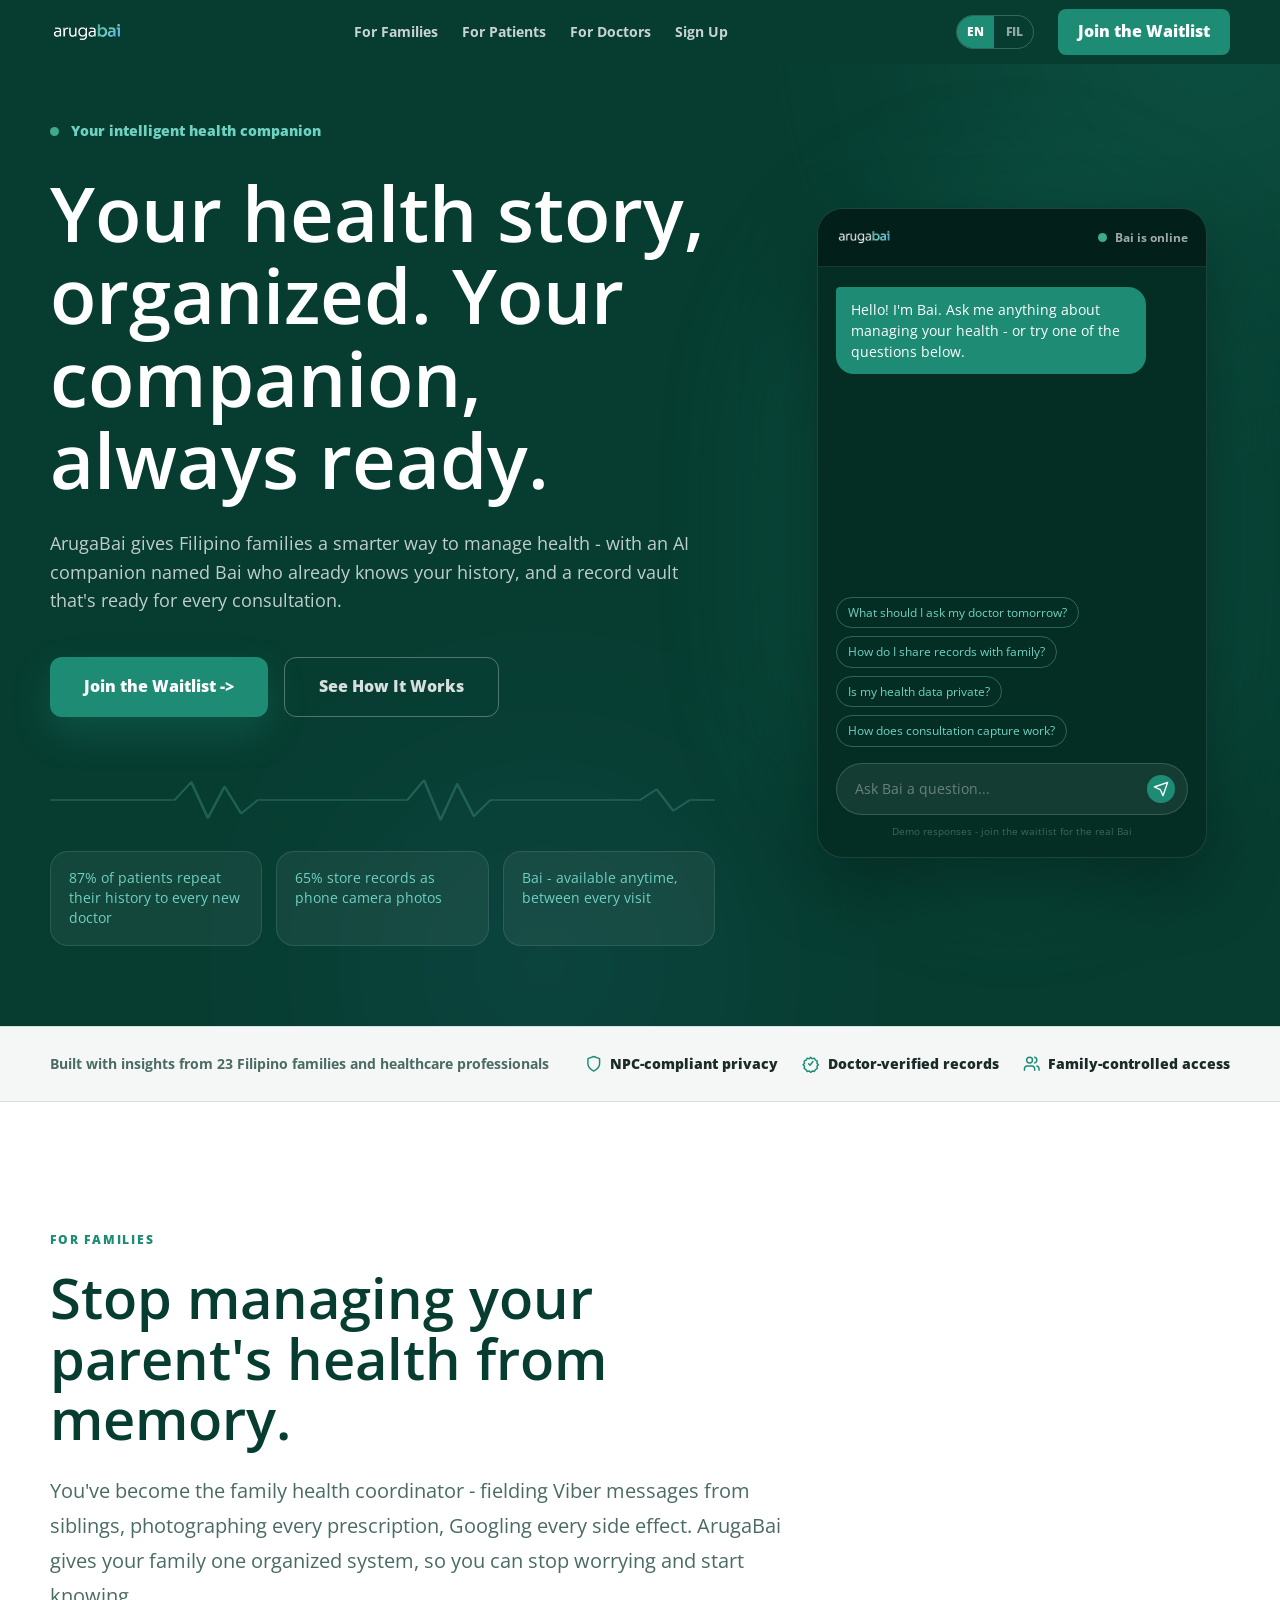
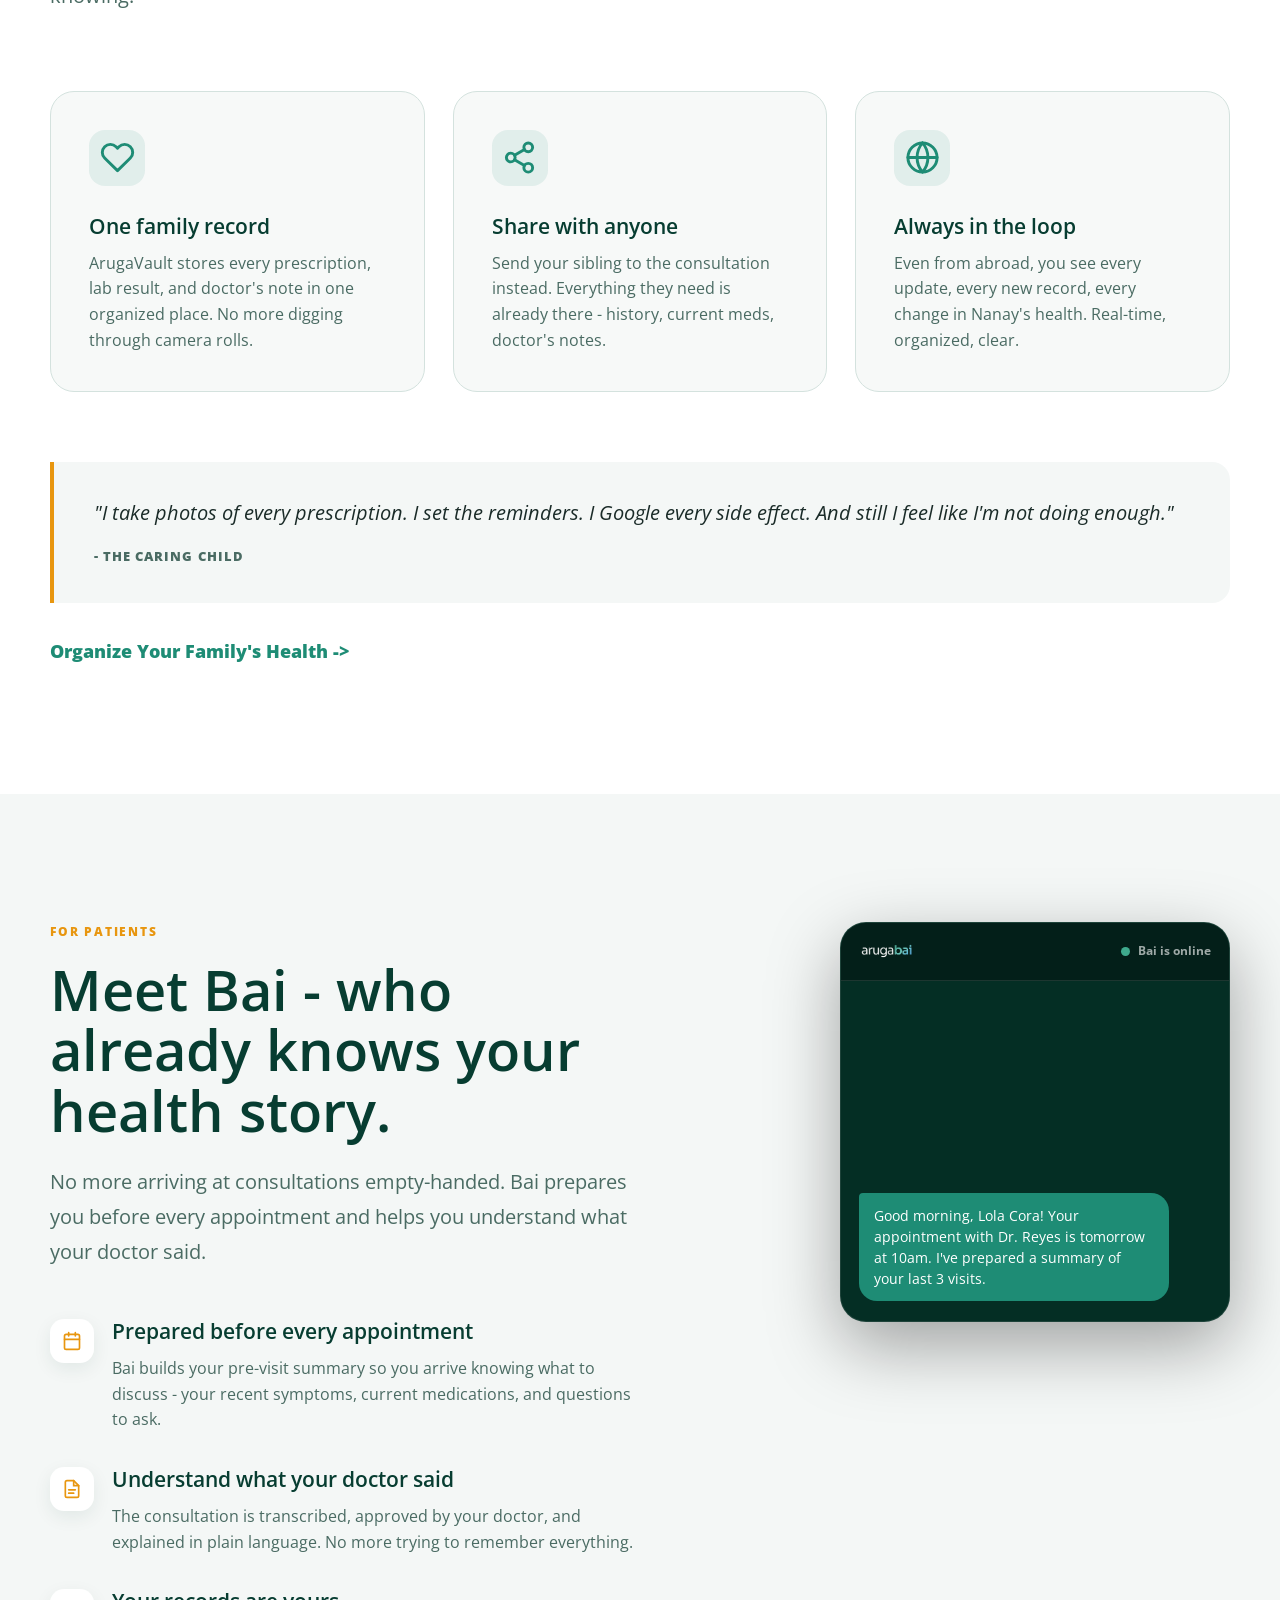
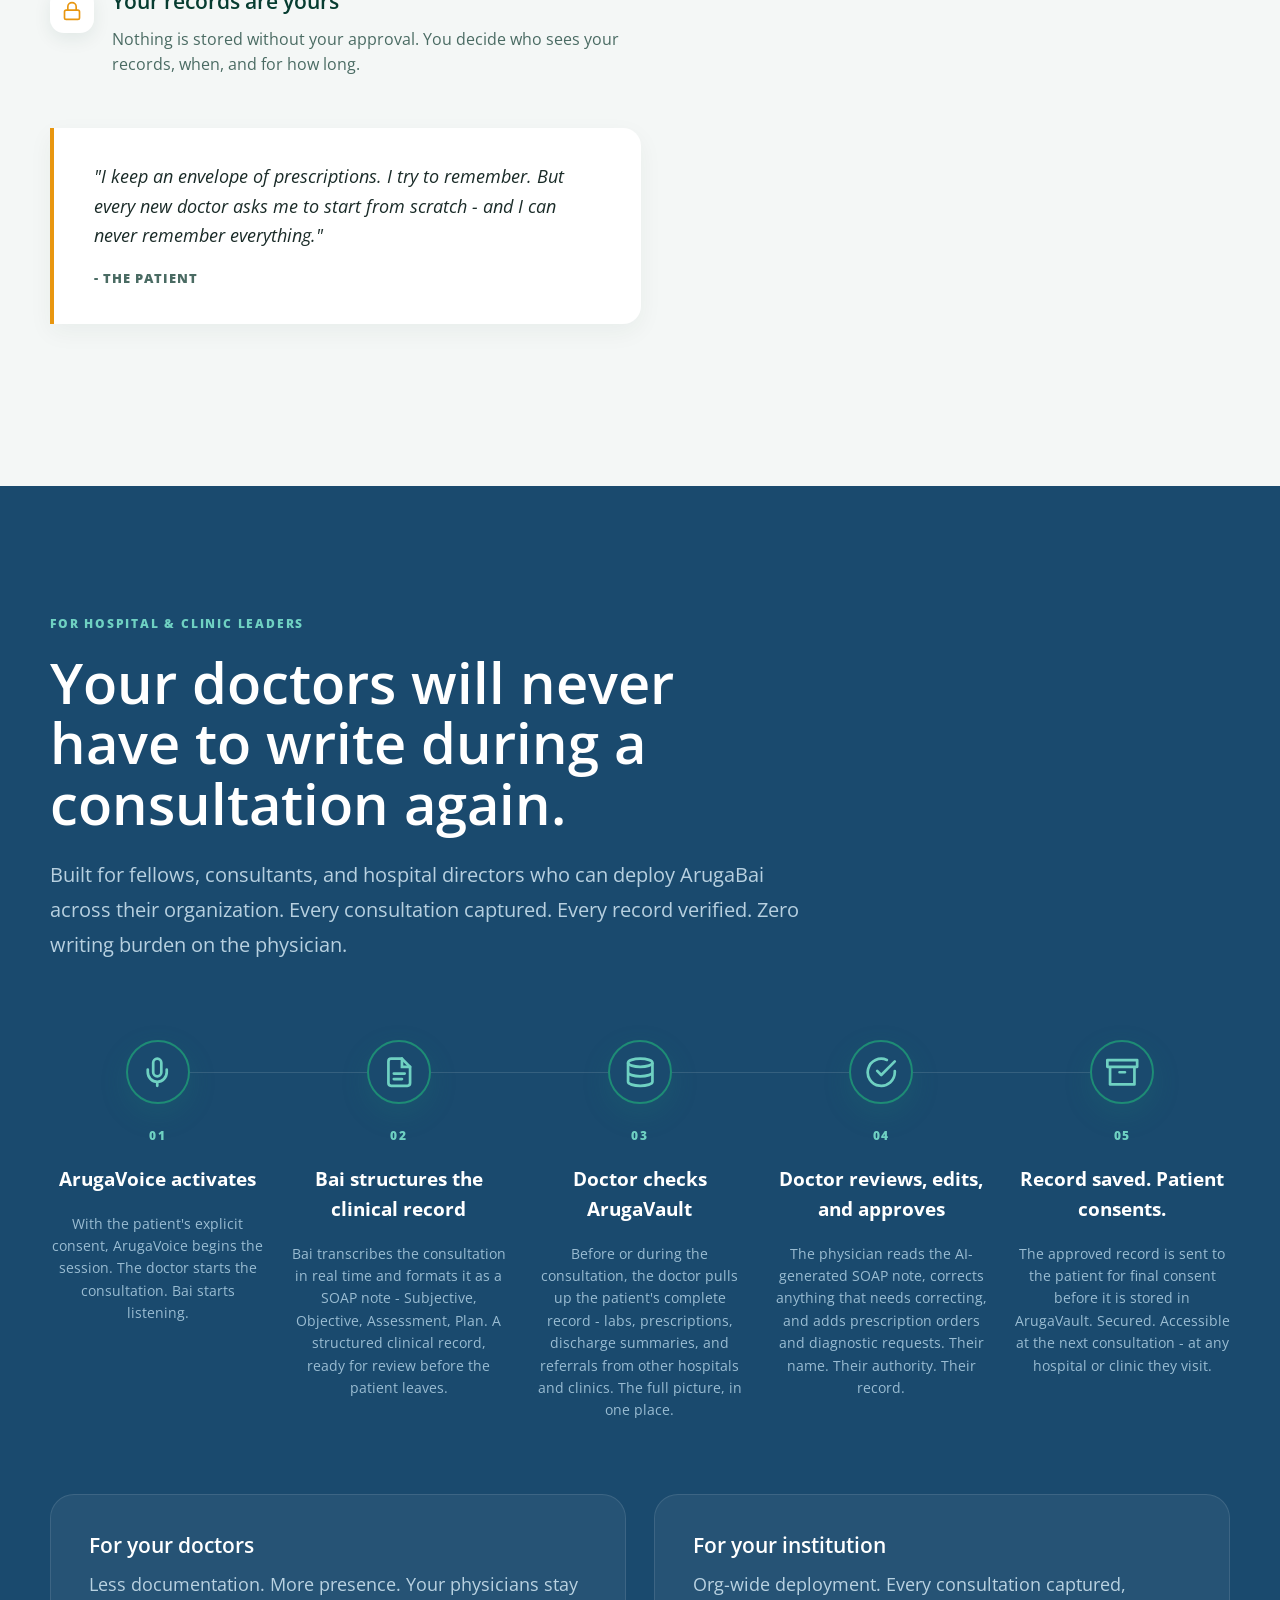
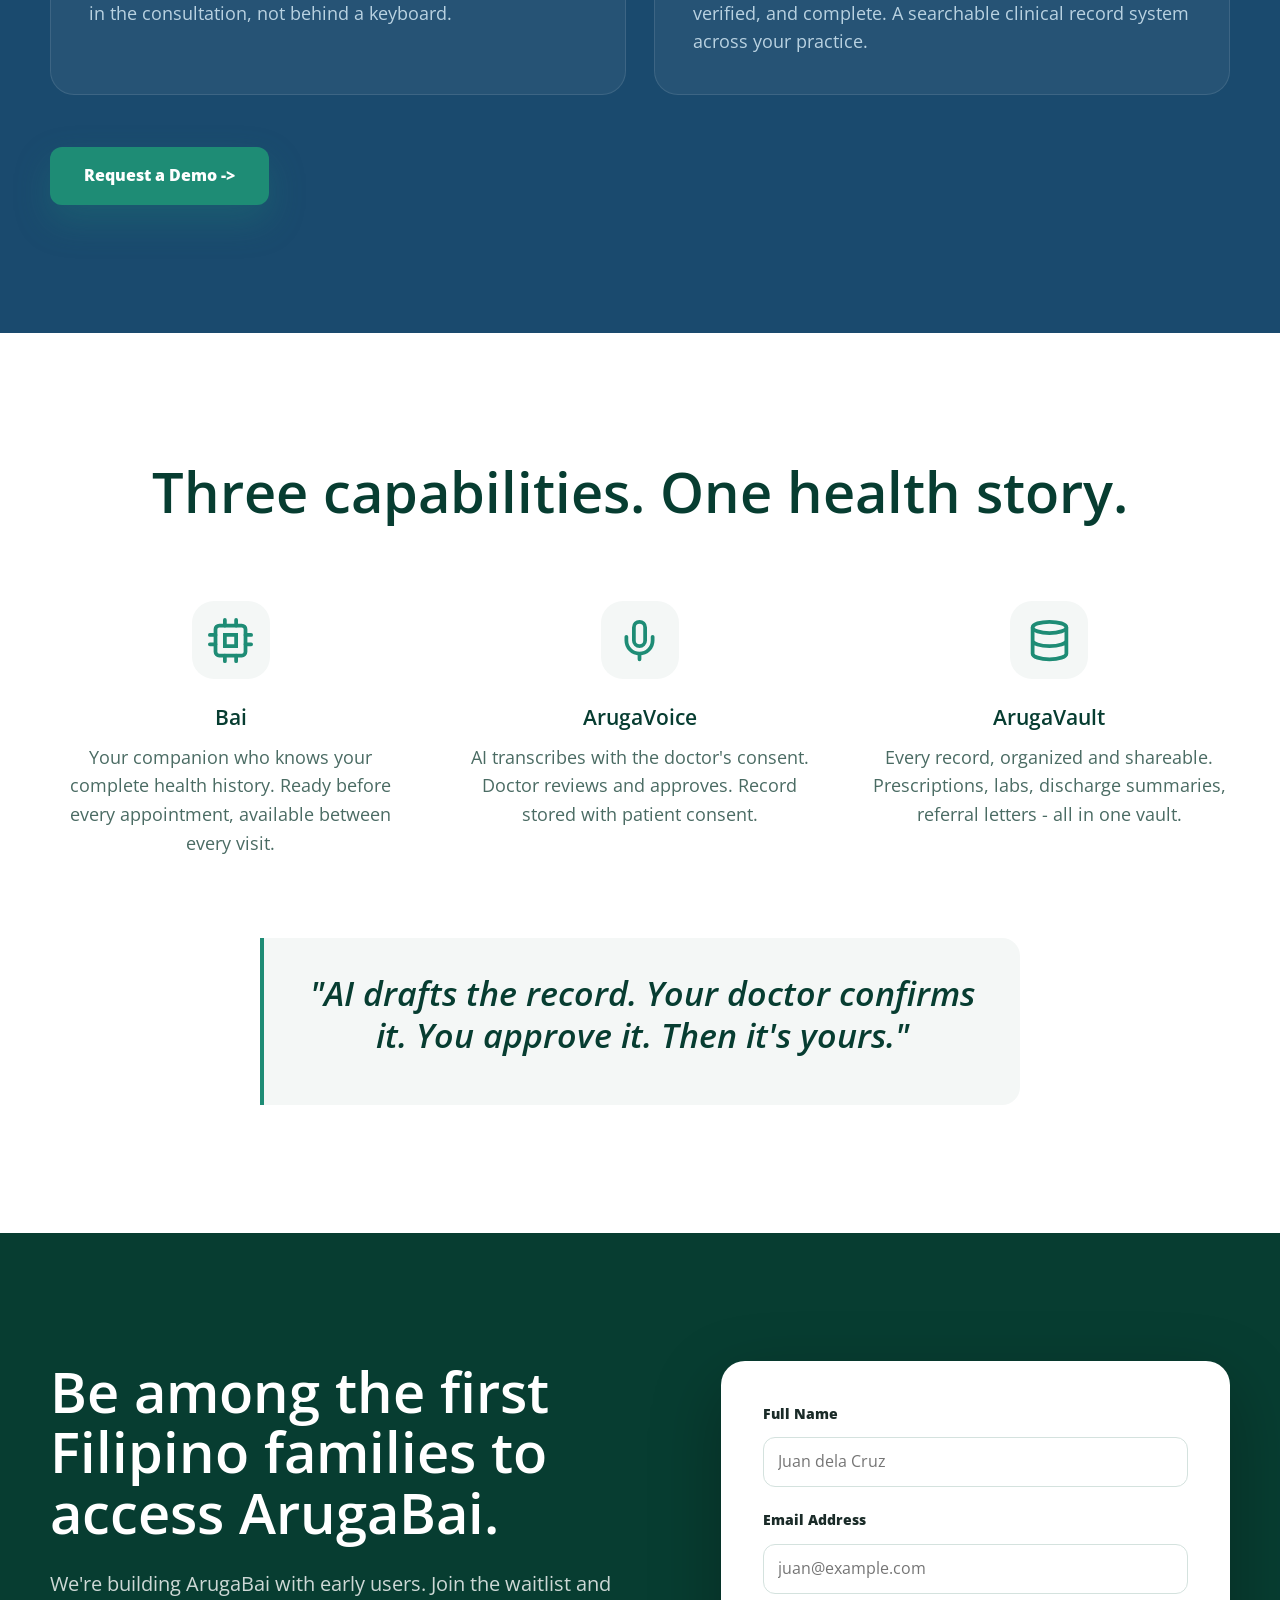
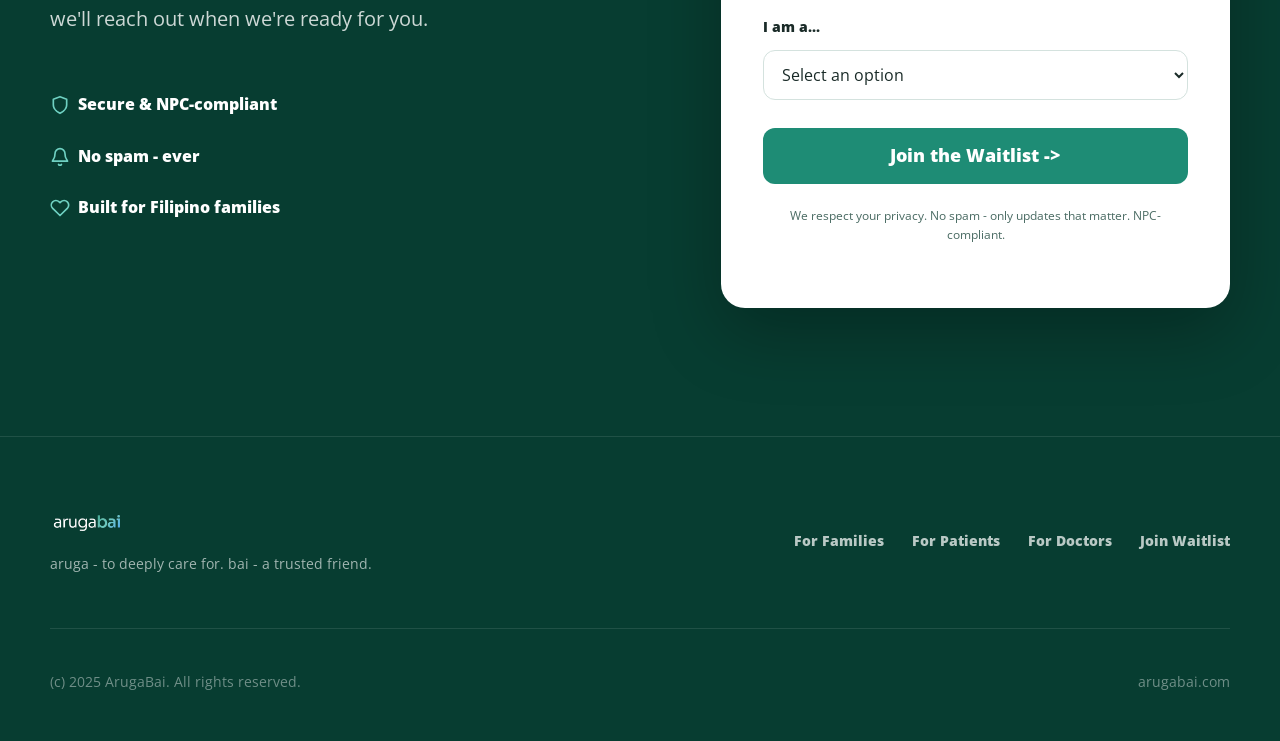
==== commit 5f54aab3: "fixed relative urls" ====
--- a/index.html
+++ b/index.html
@@ -14,15 +14,15 @@
   <body>
     <nav class="nav" id="nav">
       <div class="nav-inner">
-        <a class="logo-link" href="#hero" aria-label="ArugaBai home">
+        <a class="logo-link" href="/" aria-label="ArugaBai home">
           <img src="assets/arugabai-logo.png" alt="ArugaBai" class="logo">
         </a>
 
         <div class="nav-links" id="navLinks">
-          <a href="#for-families" data-i18n="nav.forFamilies">For Families</a>
-          <a href="#for-patients" data-i18n="nav.forPatients">For Patients</a>
-          <a href="#for-doctors" data-i18n="nav.forDoctors">For Doctors</a>
-          <a href="#signup" data-i18n="nav.signUp">Sign Up</a>
+          <a href="for-families" data-i18n="nav.forFamilies">For Families</a>
+          <a href="for-patients" data-i18n="nav.forPatients">For Patients</a>
+          <a href="for-doctors" data-i18n="nav.forDoctors">For Doctors</a>
+          <a href="signup" data-i18n="nav.signUp">Sign Up</a>
         </div>
 
         <div class="nav-actions">
@@ -30,7 +30,7 @@
             <span class="active" data-lang-pill="en">EN</span>
             <span data-lang-pill="fil">FIL</span>
           </button>
-          <a href="#signup" class="btn nav-cta" data-i18n="nav.joinWaitlist">Join the Waitlist</a>
+          <a href="signup" class="btn nav-cta" data-i18n="nav.joinWaitlist">Join the Waitlist</a>
           <button class="menu-btn" id="menuBtn" type="button" aria-label="Open main menu">
             <span></span><span></span><span></span>
           </button>
@@ -38,11 +38,11 @@
       </div>
 
       <div class="mobile-menu" id="mobileMenu">
-        <a href="#for-families" data-i18n="nav.forFamilies">For Families</a>
-        <a href="#for-patients" data-i18n="nav.forPatients">For Patients</a>
-        <a href="#for-doctors" data-i18n="nav.forDoctors">For Doctors</a>
-        <a href="#signup" data-i18n="nav.signUp">Sign Up</a>
-        <a href="#signup" class="btn" data-i18n="nav.joinWaitlist">Join the Waitlist</a>
+        <a href="for-families" data-i18n="nav.forFamilies">For Families</a>
+        <a href="for-patients" data-i18n="nav.forPatients">For Patients</a>
+        <a href="for-doctors" data-i18n="nav.forDoctors">For Doctors</a>
+        <a href="signup" data-i18n="nav.signUp">Sign Up</a>
+        <a href="signup" class="btn" data-i18n="nav.joinWaitlist">Join the Waitlist</a>
       </div>
     </nav>
 
@@ -59,8 +59,8 @@
             <h1 data-i18n="hero.headline">Your health story, organized. Your companion, always ready.</h1>
             <p class="hero-body" data-i18n="hero.body">ArugaBai gives Filipino families a smarter way to manage health with an AI companion named Bai who already knows your history, and a record vault that's ready for every consultation.</p>
             <div class="hero-actions">
-              <a href="#signup" class="btn btn-large" data-i18n="hero.ctaPrimary">Join the Waitlist -></a>
-              <a href="#how-it-works" class="btn btn-large btn-ghost" data-i18n="hero.ctaSecondary">See How It Works</a>
+              <a href="signup" class="btn btn-large" data-i18n="hero.ctaPrimary">Join the Waitlist -></a>
+              <a href="how-it-works" class="btn btn-large btn-ghost" data-i18n="hero.ctaSecondary">See How It Works</a>
             </div>
             <svg class="ecg" viewBox="0 0 400 60" aria-hidden="true" preserveAspectRatio="none">
               <path d="M0 30 L60 30 L75 30 L85 10 L95 50 L105 15 L115 45 L125 30 L200 30 L215 30 L225 8 L235 52 L245 12 L255 48 L265 30 L340 30 L355 30 L365 18 L375 42 L385 30 L400 30"></path>
@@ -118,7 +118,7 @@
             <p data-i18n="families.quote">"I take photos of every prescription. I set the reminders. I Google every side effect. And still I feel like I'm not doing enough."</p>
             <cite data-i18n="families.quoteAttr">- The Caring Child</cite>
           </blockquote>
-          <a href="#signup" class="text-link" data-i18n="families.cta">Organize Your Family's Health</a>
+          <a href="signup" class="text-link" data-i18n="families.cta">Organize Your Family's Health</a>
         </div>
       </section>
 
@@ -163,7 +163,7 @@
             <article class="dark-panel reveal"><h3 data-i18n="doctors.forDoctorsTitle">For your doctors</h3><p data-i18n="doctors.forDoctorsBody">Less documentation. More presence. Your physicians stay in the consultation, not behind a keyboard.</p></article>
             <article class="dark-panel reveal"><h3 data-i18n="doctors.forInstitutionTitle">For your institution</h3><p data-i18n="doctors.forInstitutionBody">Org-wide deployment. Every consultation captured, verified, and complete. A searchable clinical record system across your practice.</p></article>
           </div>
-          <a href="#signup" class="btn btn-large" data-i18n="doctors.cta">Request a Demo -></a>
+          <a href="signup" class="btn btn-large" data-i18n="doctors.cta">Request a Demo -></a>
         </div>
       </section>
 
@@ -222,10 +222,10 @@
             <p data-i18n="footer.tagline">aruga - to deeply care for.  bai - a trusted friend.</p>
           </div>
           <nav>
-            <a href="#for-families" data-i18n="nav.forFamilies">For Families</a>
-            <a href="#for-patients" data-i18n="nav.forPatients">For Patients</a>
-            <a href="#for-doctors" data-i18n="nav.forDoctors">For Doctors</a>
-            <a href="#signup" data-i18n="footer.joinWaitlist">Join Waitlist</a>
+            <a href="for-families" data-i18n="nav.forFamilies">For Families</a>
+            <a href="for-patients" data-i18n="nav.forPatients">For Patients</a>
+            <a href="for-doctors" data-i18n="nav.forDoctors">For Doctors</a>
+            <a href="signup" data-i18n="footer.joinWaitlist">Join Waitlist</a>
           </nav>
         </div>
         <div class="footer-bottom">
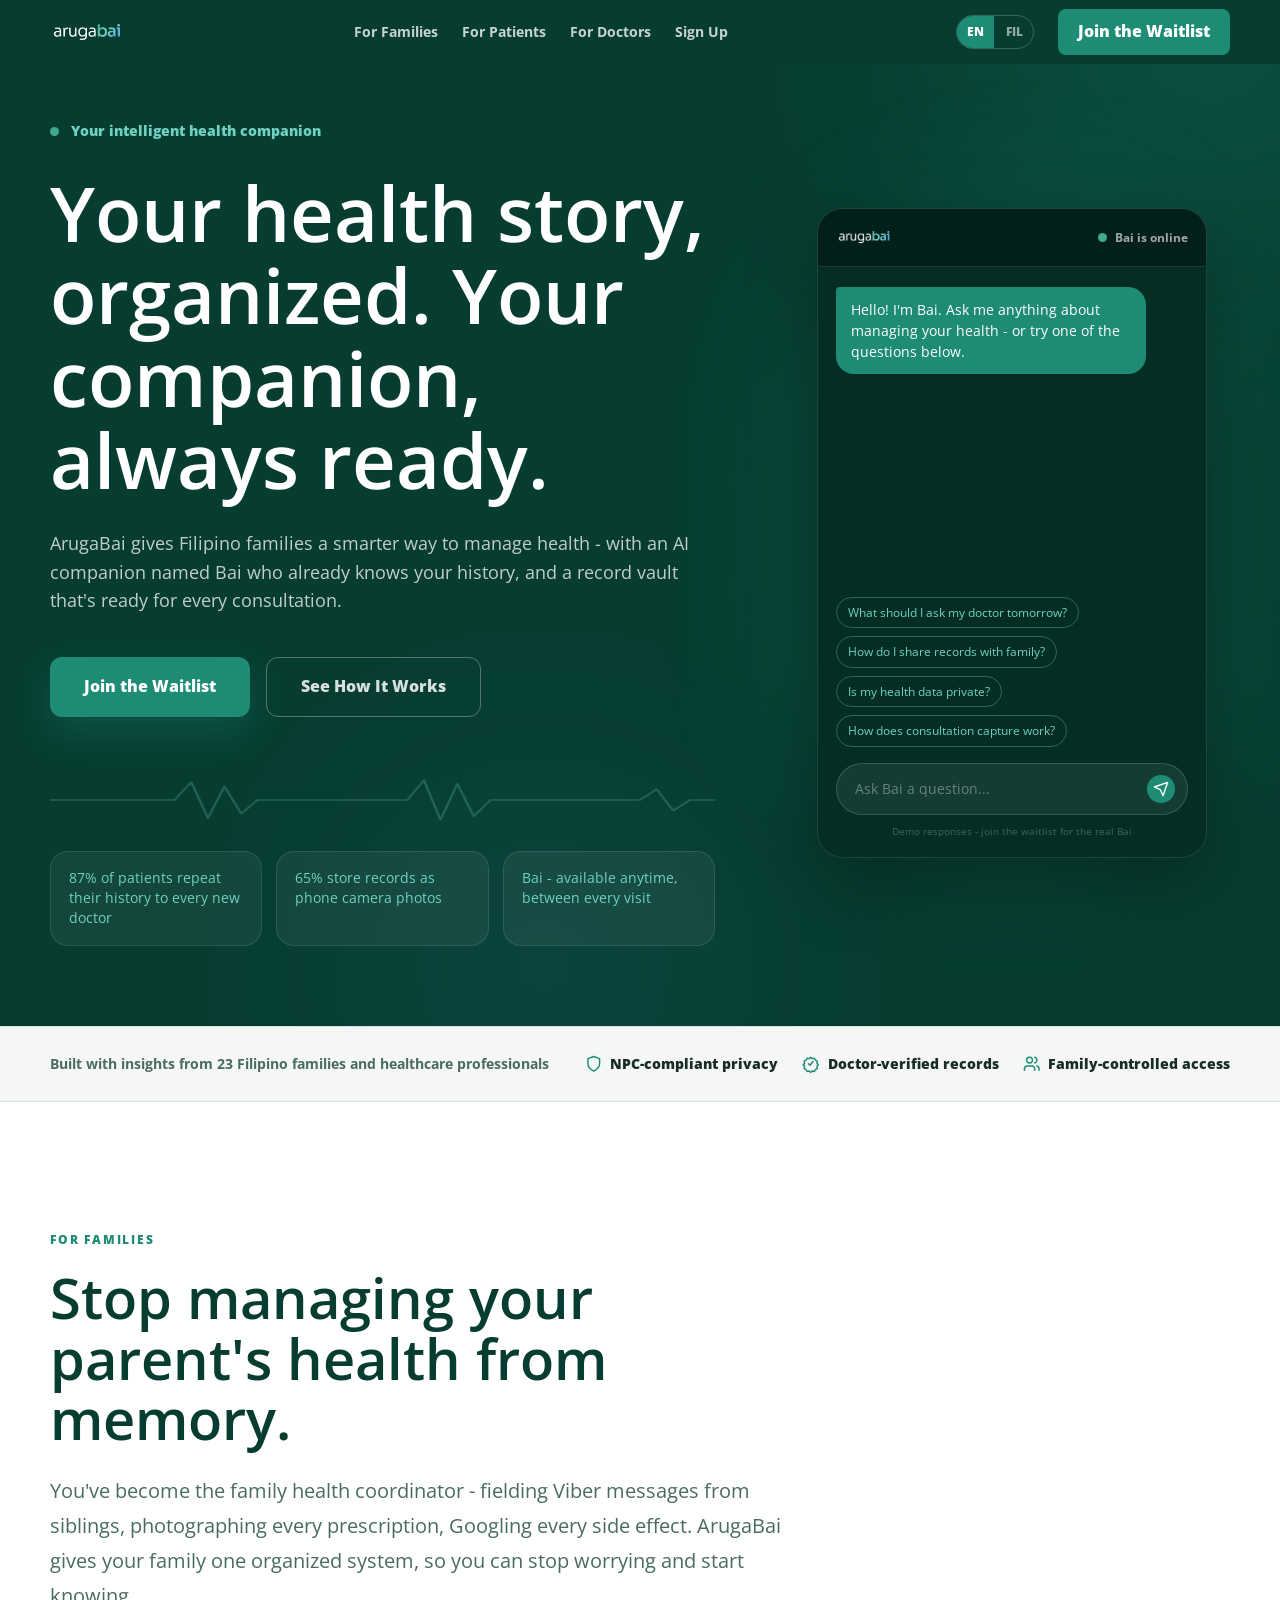
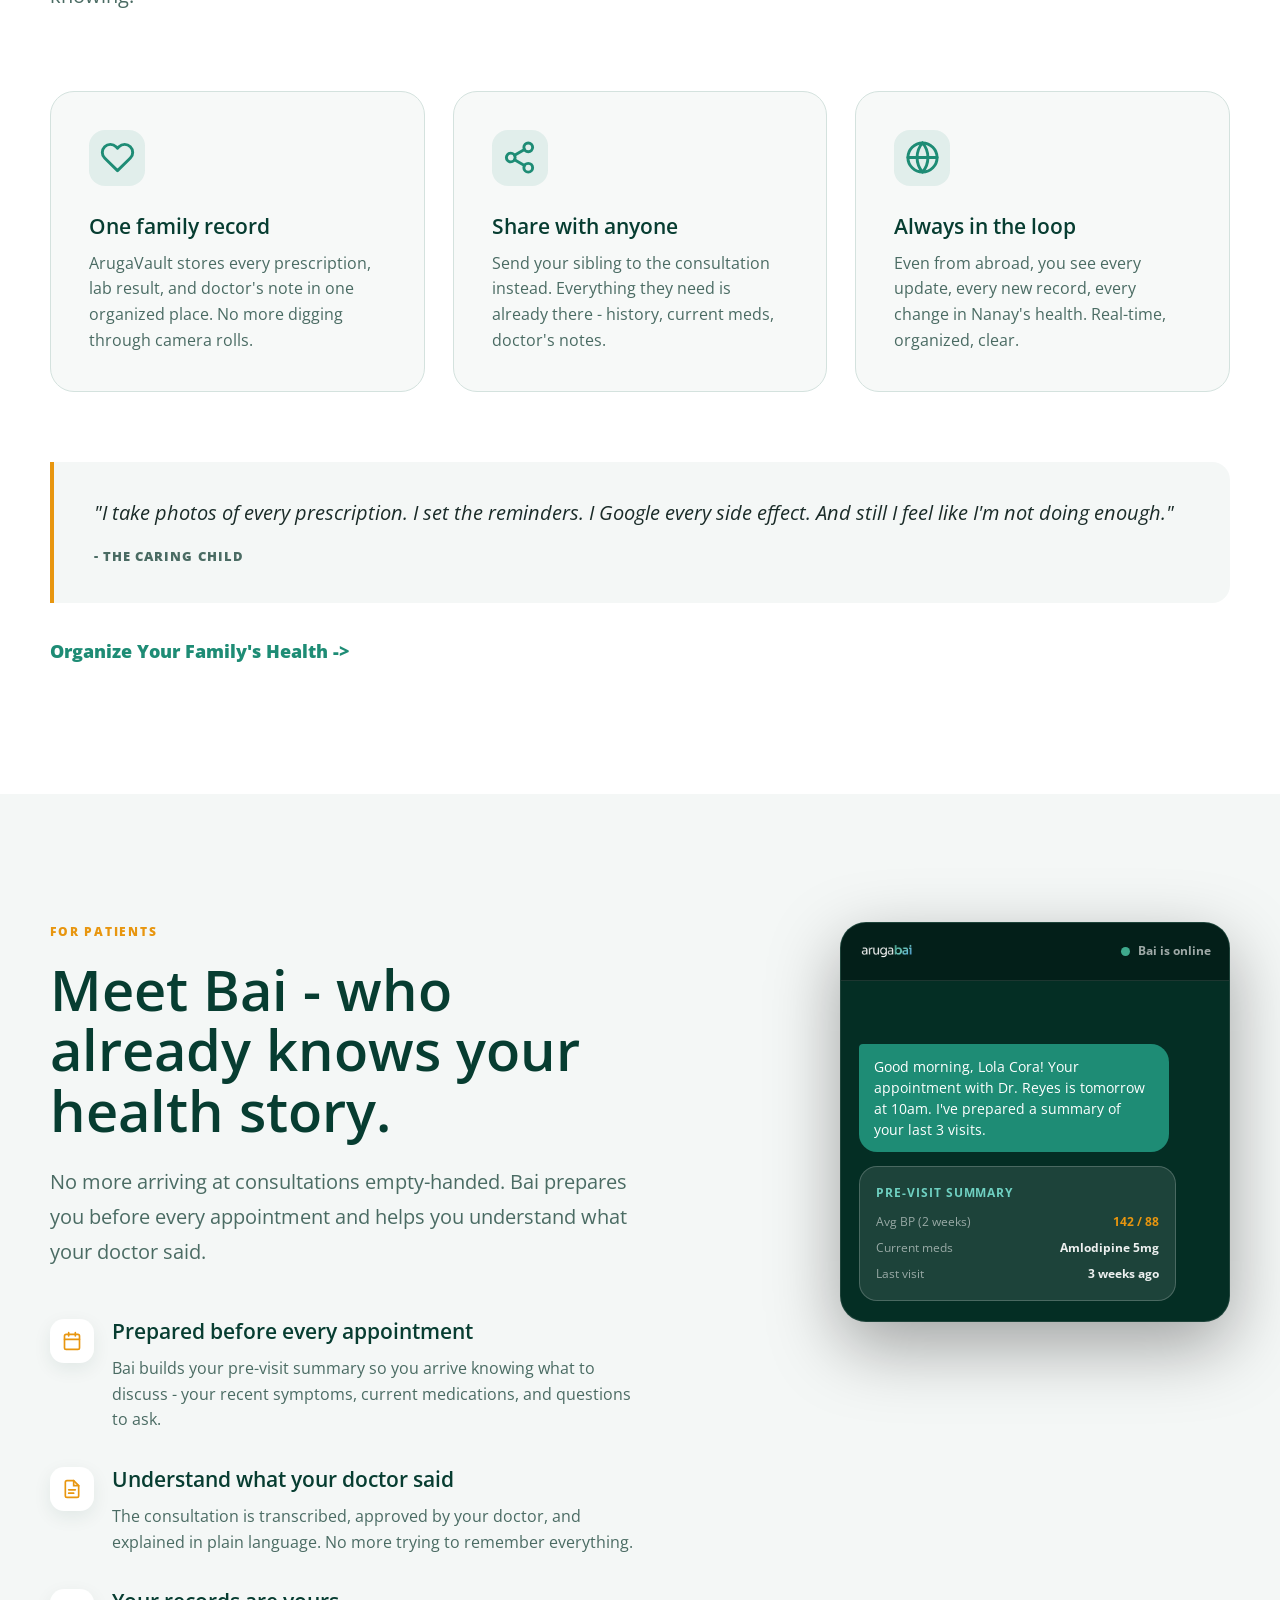
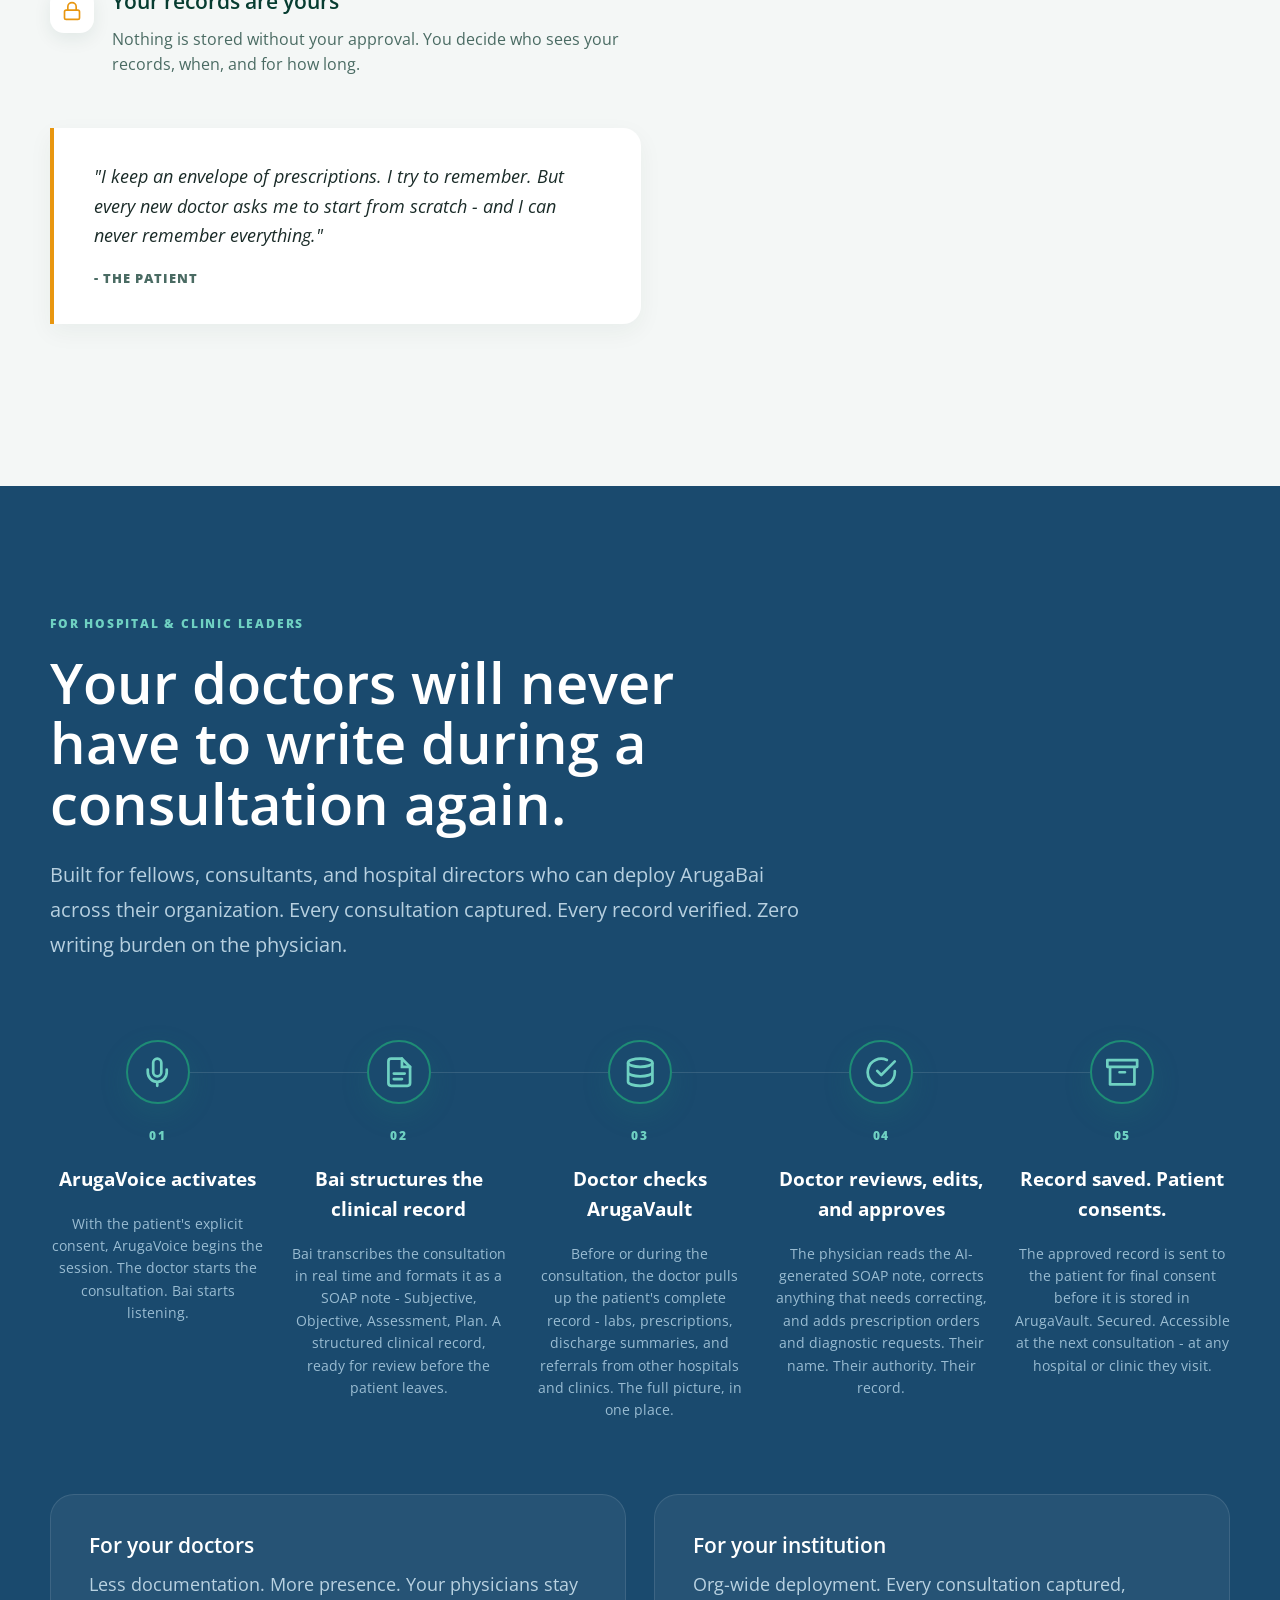
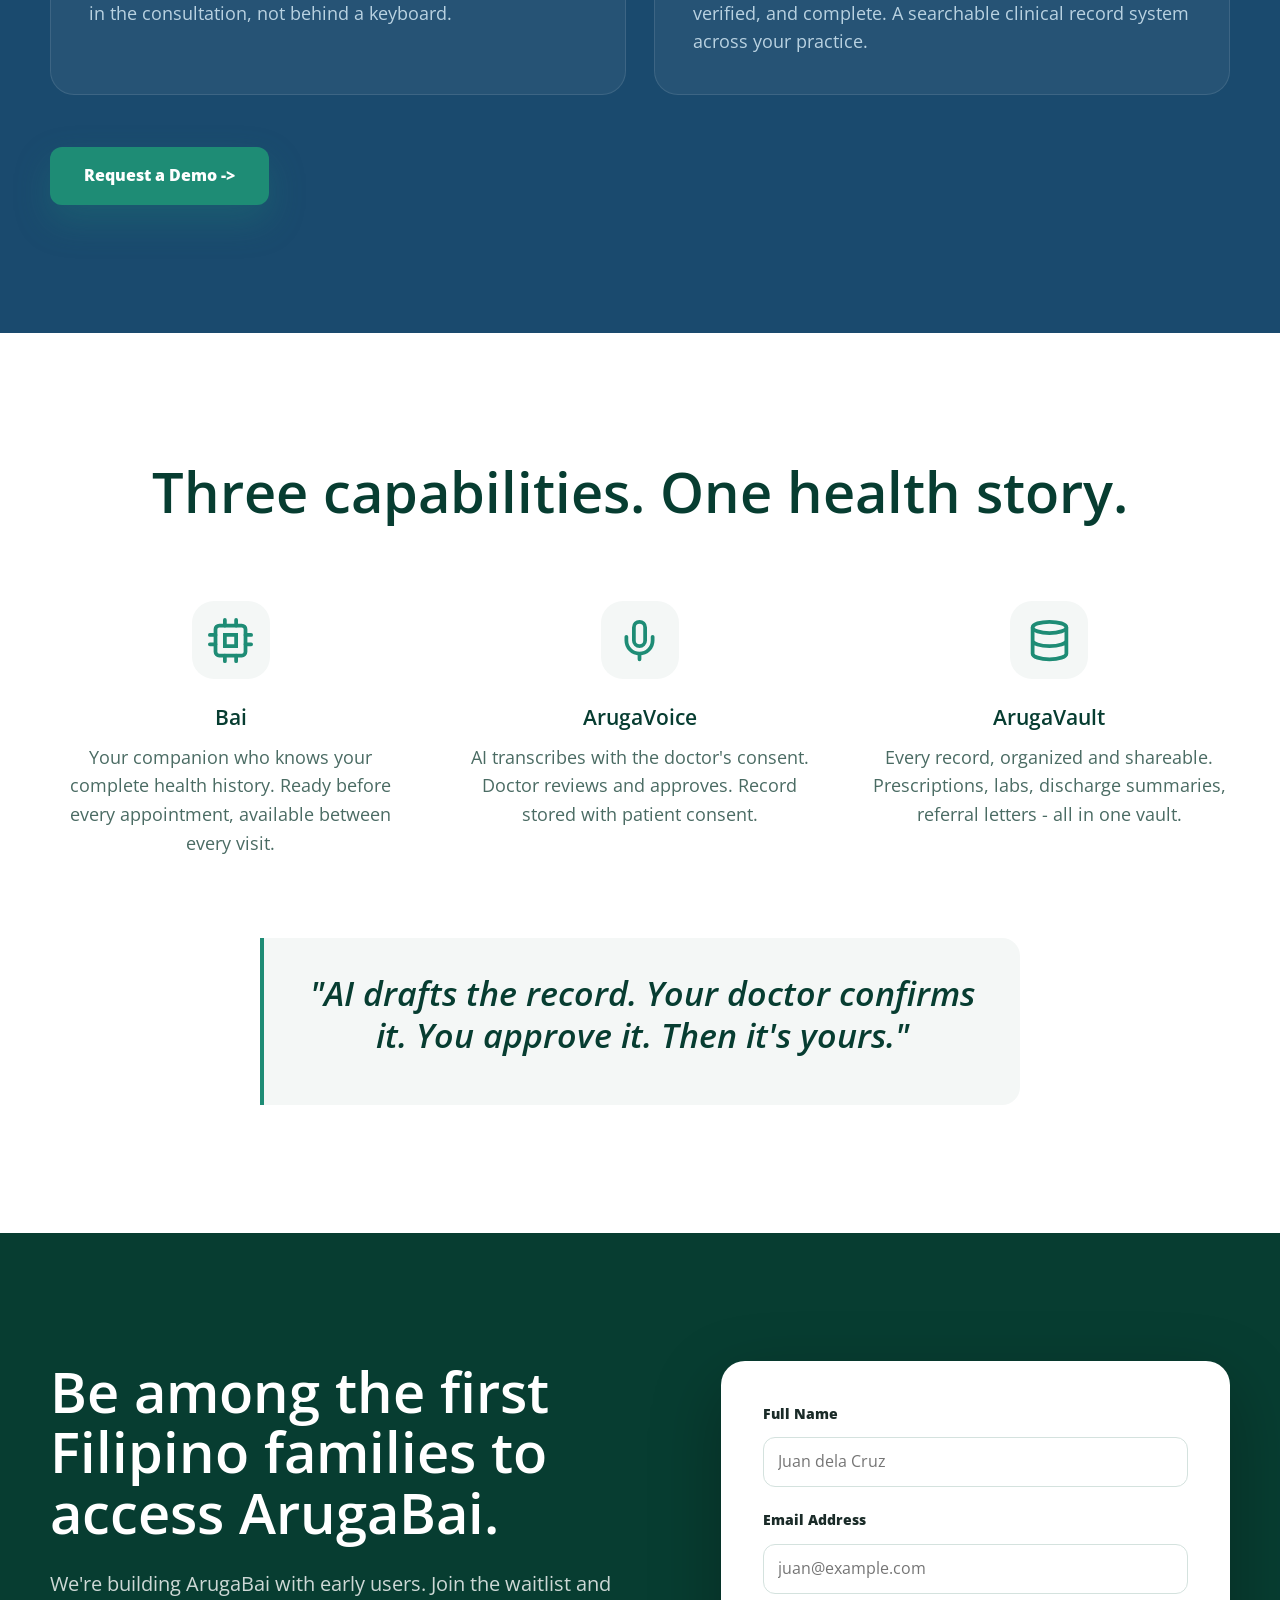
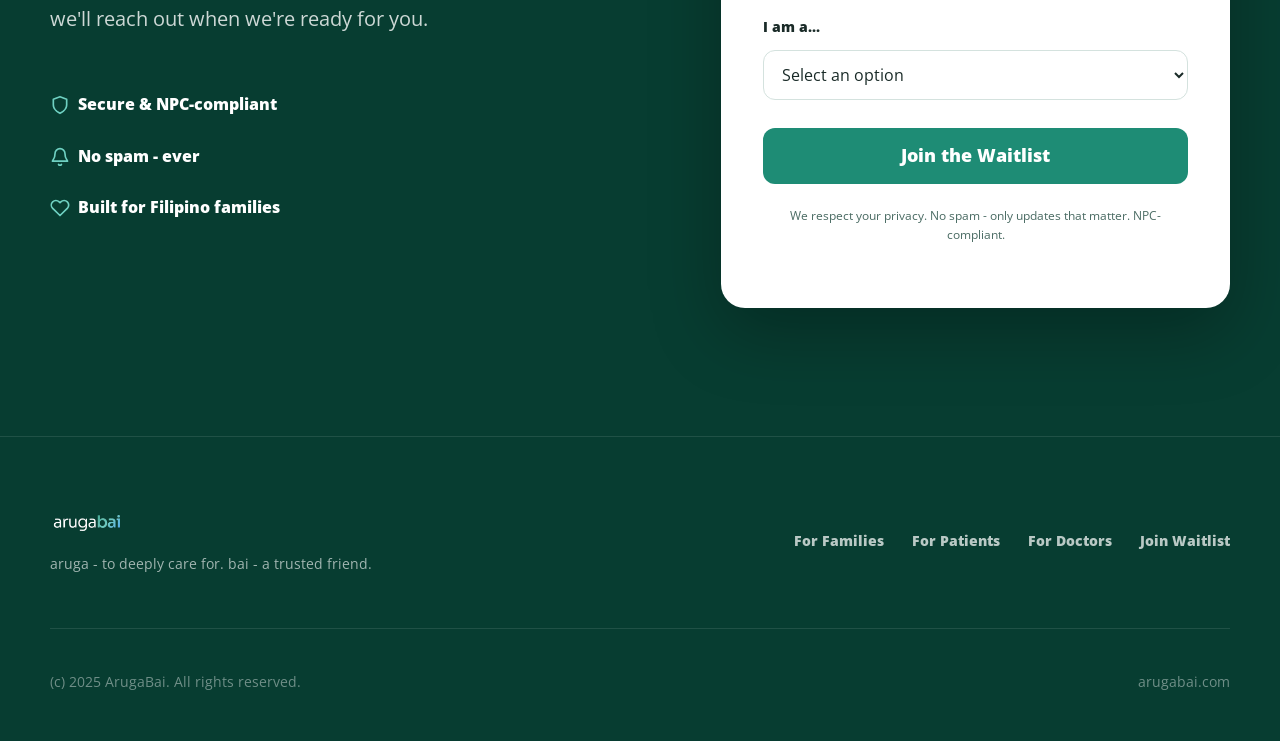
==== commit b103f489: "fixed translation" ====
--- a/index.html
+++ b/index.html
@@ -59,7 +59,7 @@
             <h1 data-i18n="hero.headline">Your health story, organized. Your companion, always ready.</h1>
             <p class="hero-body" data-i18n="hero.body">ArugaBai gives Filipino families a smarter way to manage health with an AI companion named Bai who already knows your history, and a record vault that's ready for every consultation.</p>
             <div class="hero-actions">
-              <a href="signup" class="btn btn-large" data-i18n="hero.ctaPrimary">Join the Waitlist -></a>
+              <a href="signup" class="btn btn-large" data-i18n="hero.ctaPrimary">Join the Waitlist</a>
               <a href="how-it-works" class="btn btn-large btn-ghost" data-i18n="hero.ctaSecondary">See How It Works</a>
             </div>
             <svg class="ecg" viewBox="0 0 400 60" aria-hidden="true" preserveAspectRatio="none">
@@ -205,7 +205,7 @@
                 <option value="admin" data-i18n="signup.roleAdmin">A hospital or clinic administrator</option>
                 <option value="other" data-i18n="signup.roleOther">Other</option>
               </select>
-              <button type="submit" class="btn btn-submit" data-i18n="signup.submit">Join the Waitlist -></button>
+              <button type="submit" class="btn btn-submit" data-i18n="signup.submit">Join the Waitlist</button>
             </form>
             <p class="privacy" data-i18n="signup.privacy">We respect your privacy. No spam - only updates that matter. NPC-compliant.</p>
             <p class="form-status" id="formStatus" role="status"></p>
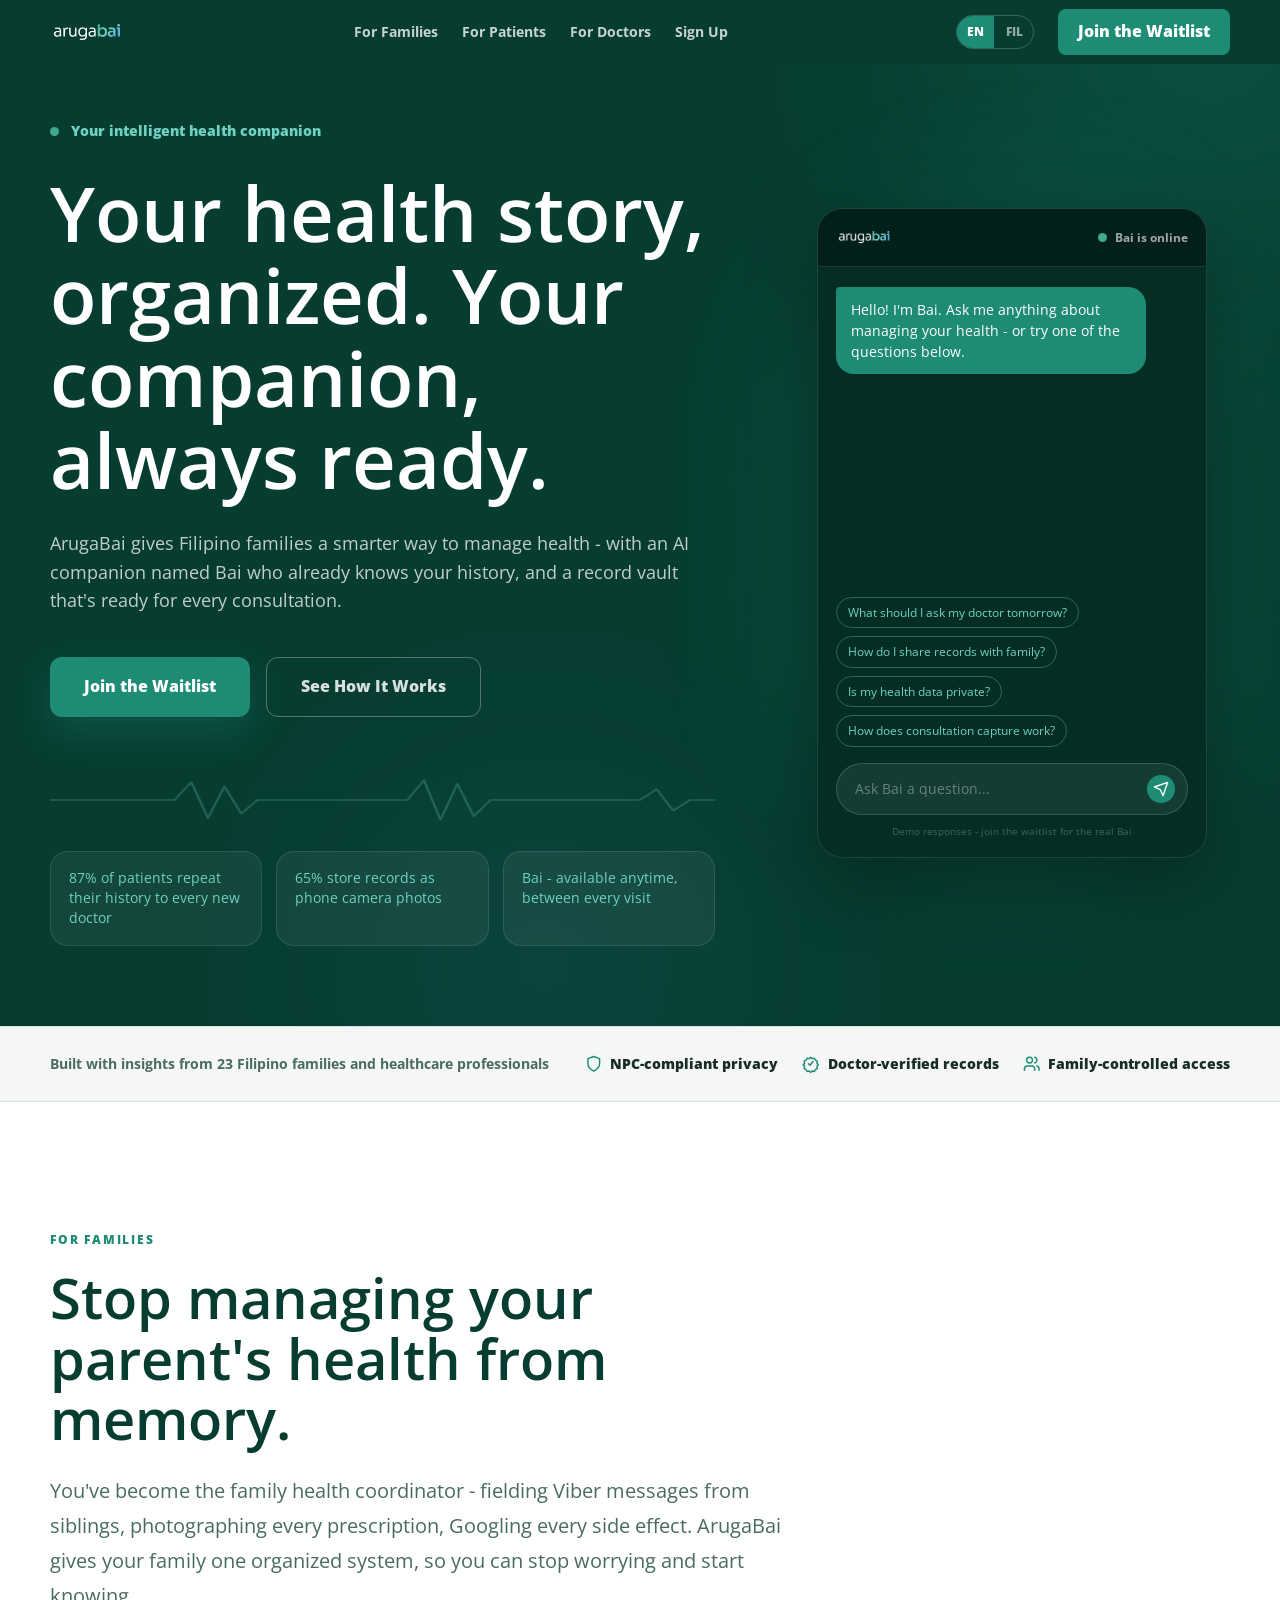
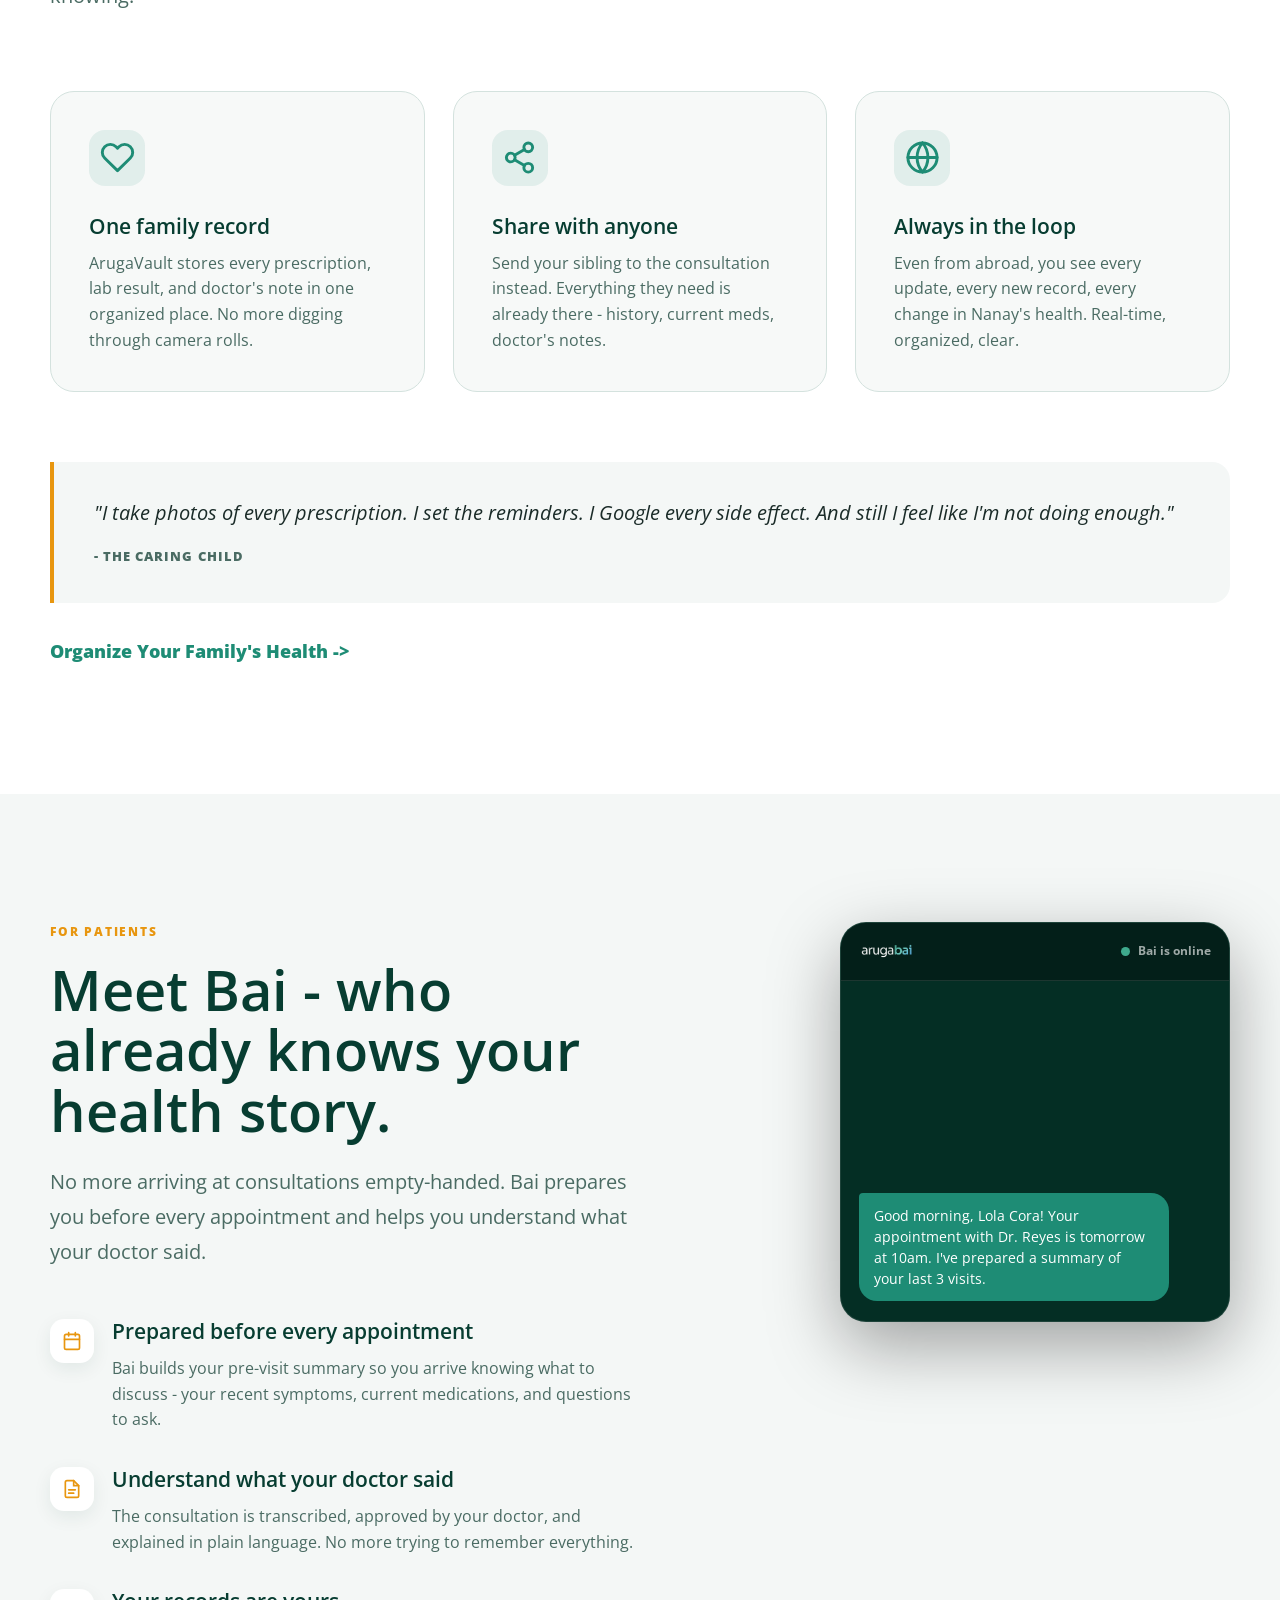
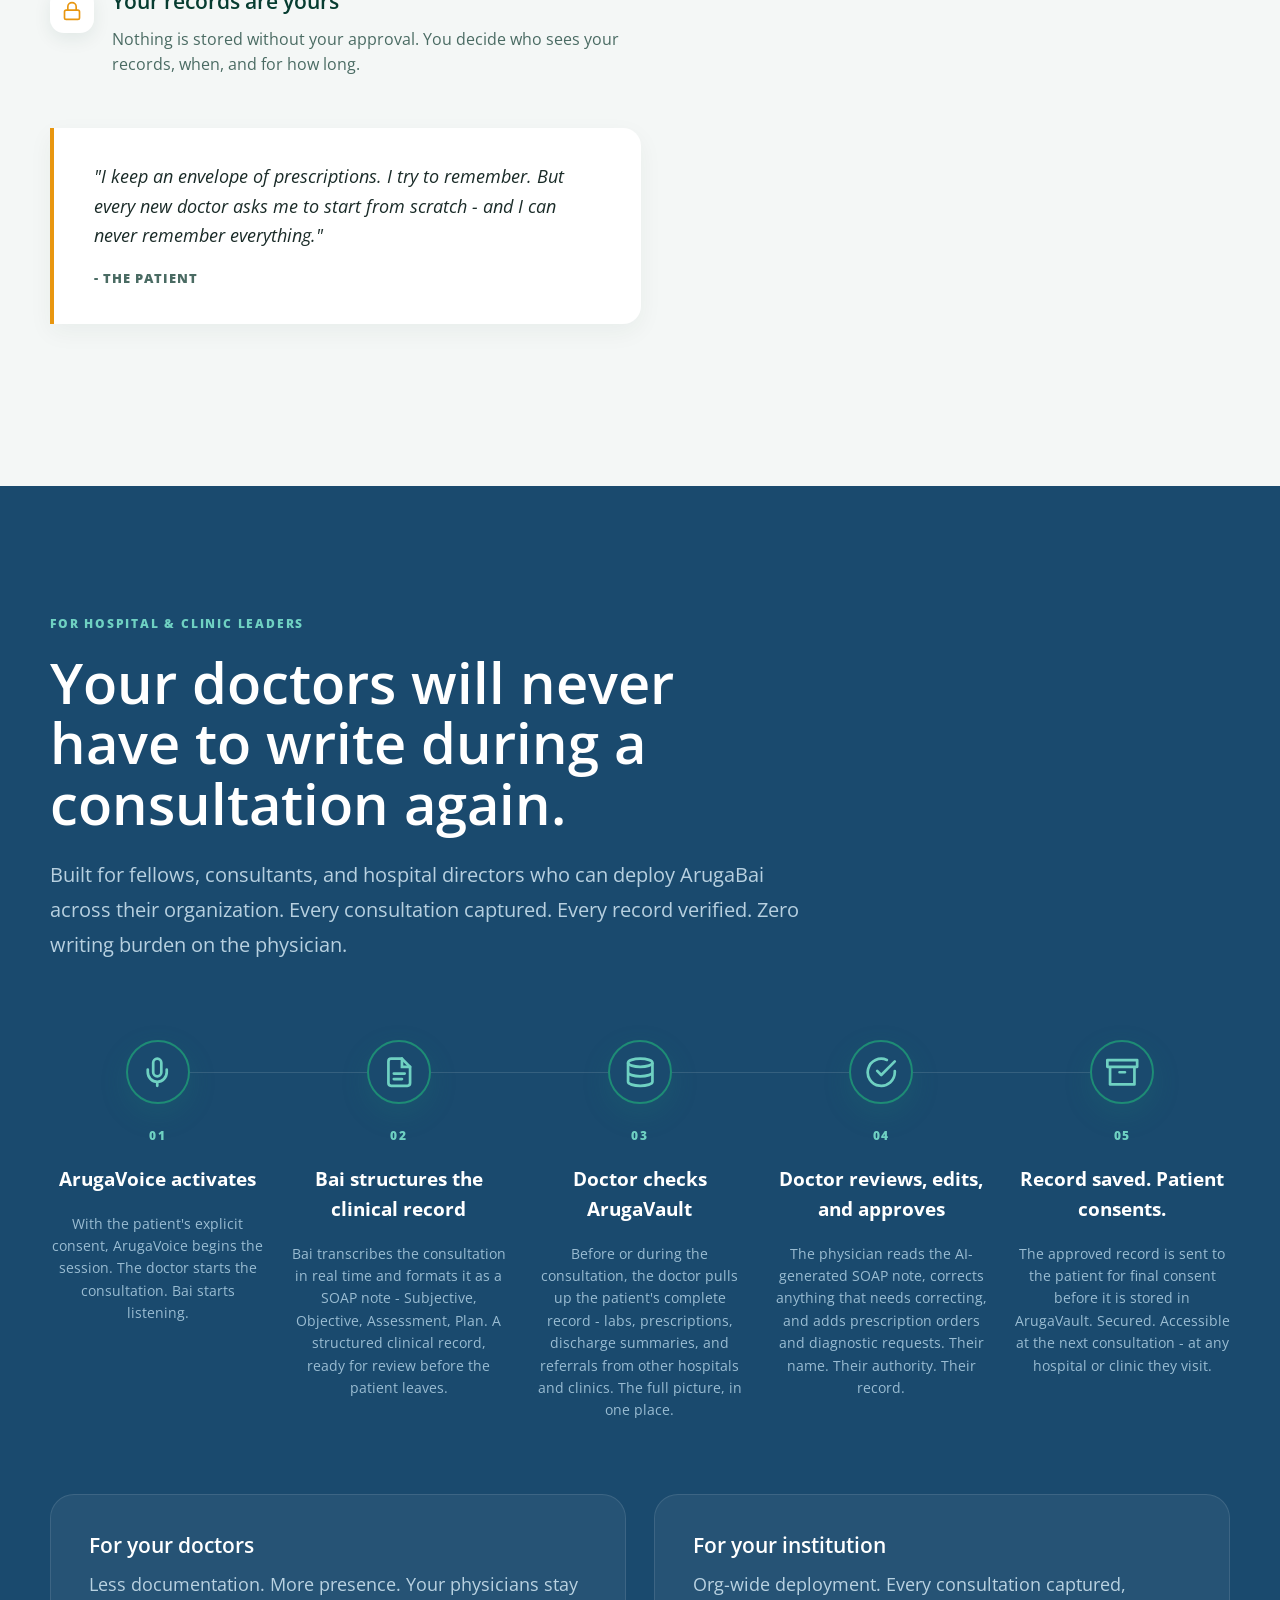
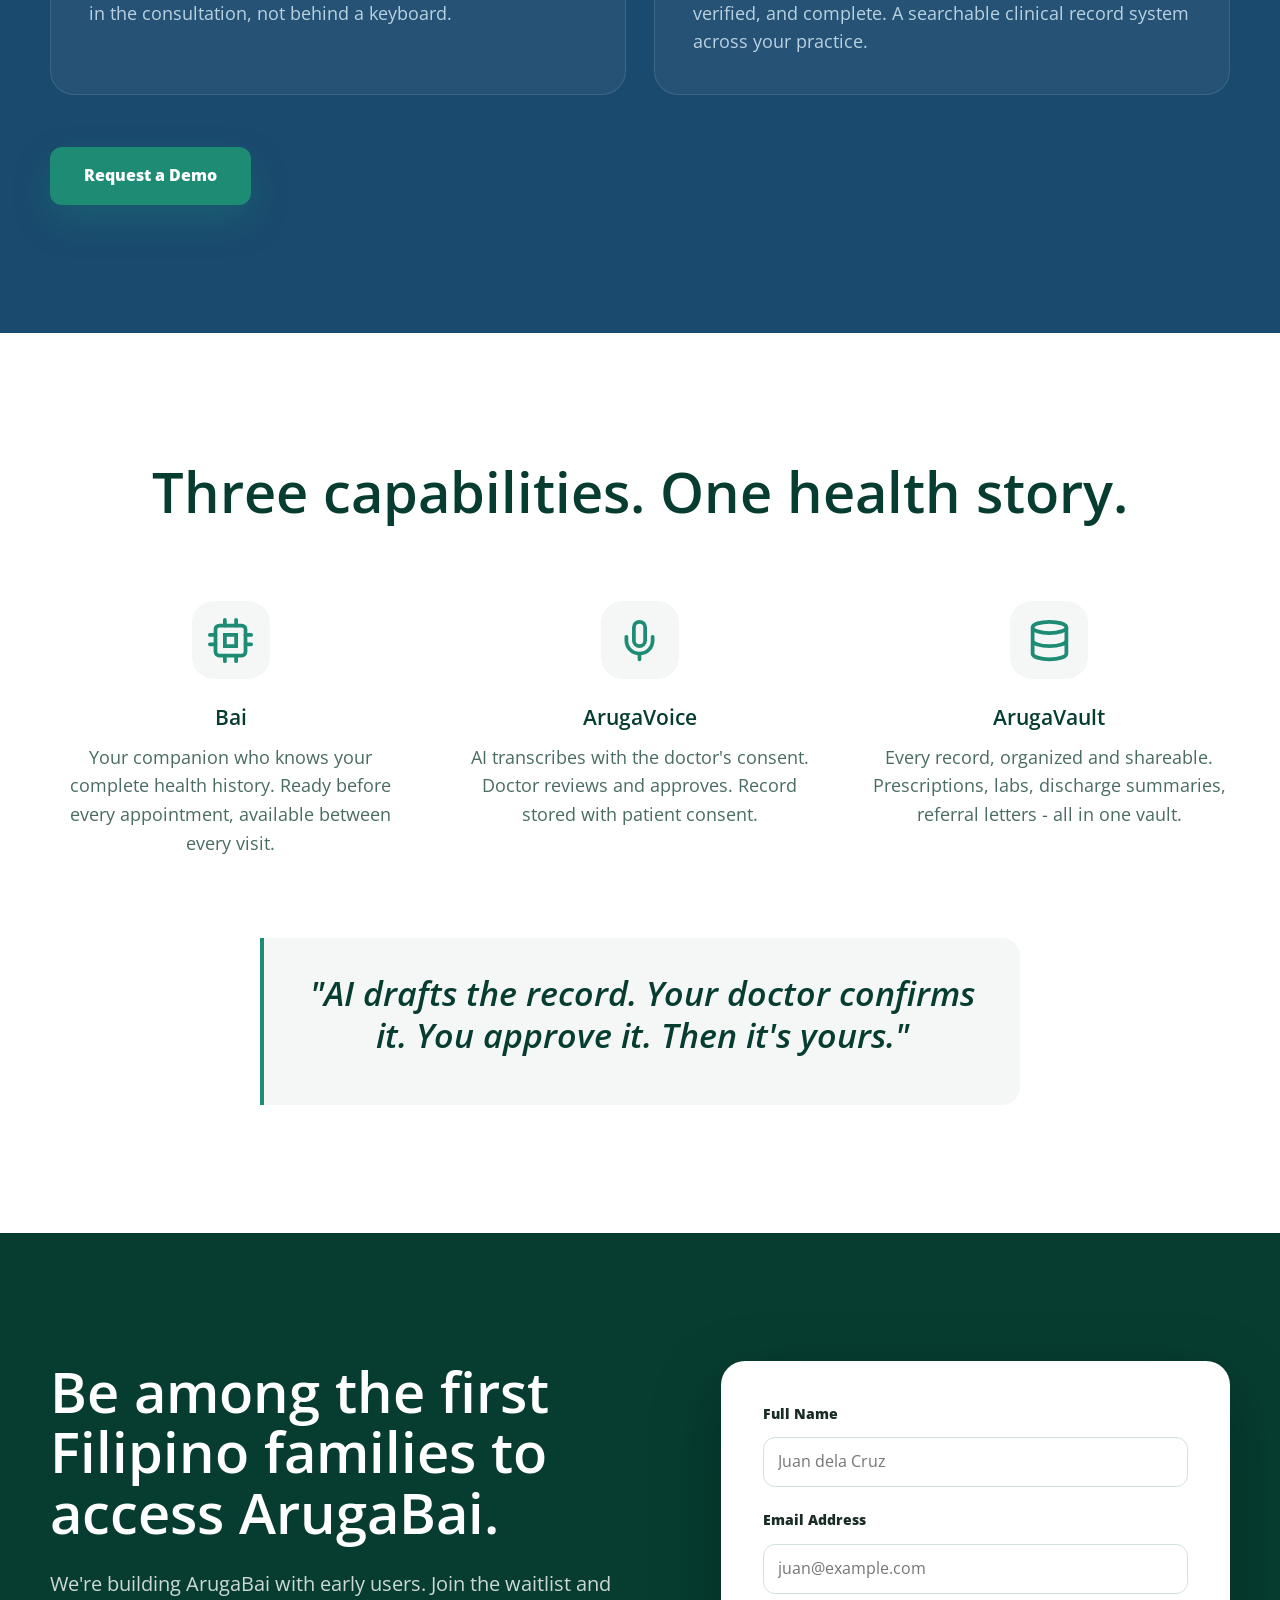
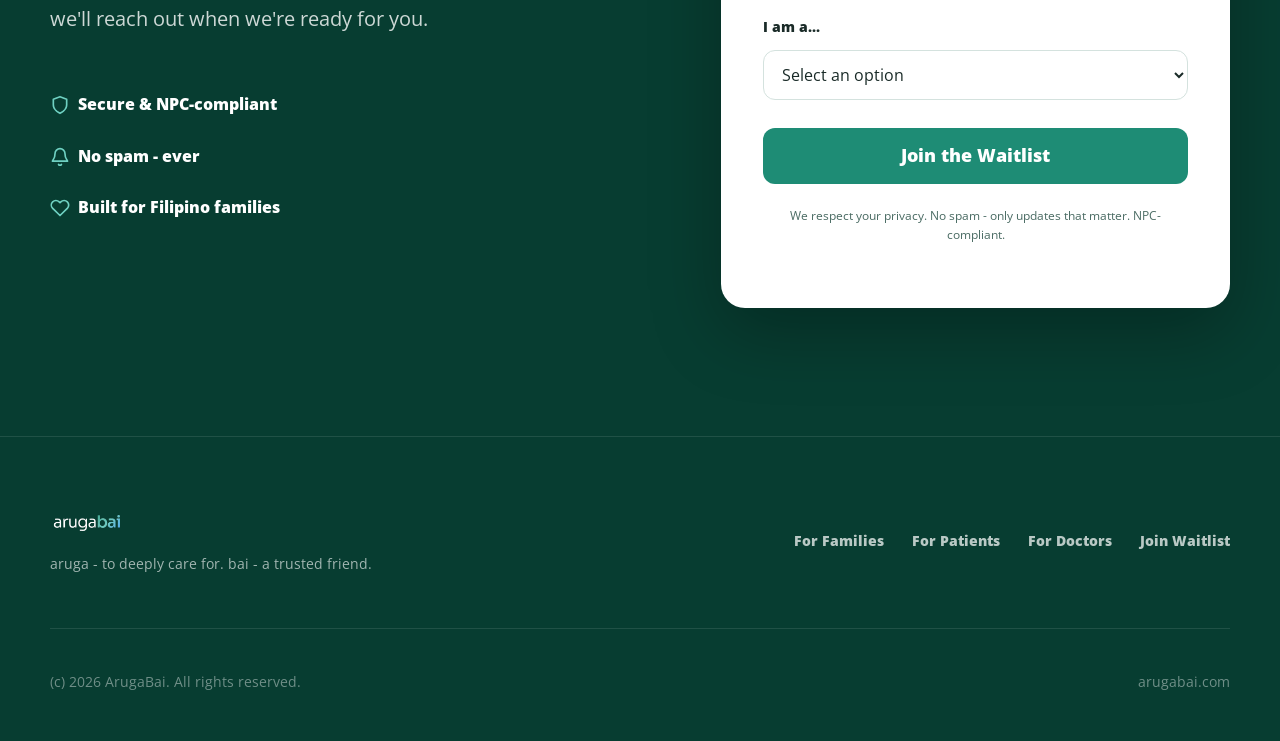
==== commit 6bf73c02: "Pushing changes" ====
--- a/index.html
+++ b/index.html
@@ -4,12 +4,13 @@
     <meta charset="utf-8">
     <meta name="viewport" content="width=device-width, initial-scale=1">
     <title>ArugaBai | Your Intelligent Health Companion</title>
+    <base href="/">
     <meta name="description" content="ArugaBai gives Filipino families a smarter way to manage health with Bai, an AI companion, and ArugaVault, an organized record vault.">
     <link rel="icon" href="assets/favicon.svg?v=3" type="image/svg+xml">
     <link rel="preconnect" href="https://fonts.googleapis.com">
     <link rel="preconnect" href="https://fonts.gstatic.com" crossorigin>
     <link href="https://fonts.googleapis.com/css2?family=Open+Sans:wght@400;500;600;700;800&display=swap" rel="stylesheet">
-    <link rel="stylesheet" href="styles.css">
+    <link rel="stylesheet" href="styles.css?v=5">
   </head>
   <body>
     <nav class="nav" id="nav">
@@ -163,7 +164,7 @@
             <article class="dark-panel reveal"><h3 data-i18n="doctors.forDoctorsTitle">For your doctors</h3><p data-i18n="doctors.forDoctorsBody">Less documentation. More presence. Your physicians stay in the consultation, not behind a keyboard.</p></article>
             <article class="dark-panel reveal"><h3 data-i18n="doctors.forInstitutionTitle">For your institution</h3><p data-i18n="doctors.forInstitutionBody">Org-wide deployment. Every consultation captured, verified, and complete. A searchable clinical record system across your practice.</p></article>
           </div>
-          <a href="signup" class="btn btn-large" data-i18n="doctors.cta">Request a Demo -></a>
+          <a href="signup" class="btn btn-large" data-i18n="doctors.cta">Request a Demo</a>
         </div>
       </section>
 
@@ -191,19 +192,20 @@
             </div>
           </div>
           <div class="form-card reveal">
-            <form id="waitlistForm" action="#" method="post">
+            <iframe name="googleFormTarget" class="hidden-frame" title="Google Form submission"></iframe>
+            <form id="waitlistForm" action="https://docs.google.com/forms/d/e/1FAIpQLSe_Z9v79BmgjQc_ef1Qd0JiYvpuzZYUtkBrwIb9mWICD9XA0Q/formResponse" method="post" target="googleFormTarget">
               <label for="name" data-i18n="signup.nameLabel">Full Name</label>
-              <input id="name" name="name" type="text" placeholder="Juan dela Cruz" required>
+              <input id="name" name="entry.1418860797" type="text" placeholder="Juan dela Cruz" required>
               <label for="email" data-i18n="signup.emailLabel">Email Address</label>
-              <input id="email" name="email" type="email" placeholder="juan@example.com" required>
+              <input id="email" name="entry.362359946" type="email" placeholder="juan@example.com" required>
               <label for="role" data-i18n="signup.roleLabel">I am a...</label>
-              <select id="role" name="role" required>
+              <select id="role" name="entry.283710264" required>
                 <option value="" disabled selected data-i18n="signup.rolePlaceholder">Select an option</option>
-                <option value="caregiver" data-i18n="signup.roleCaregiver">A family caregiver (managing a parent's health)</option>
-                <option value="patient" data-i18n="signup.rolePatient">A patient managing my own health</option>
-                <option value="doctor" data-i18n="signup.roleDoctor">A doctor or healthcare professional</option>
-                <option value="admin" data-i18n="signup.roleAdmin">A hospital or clinic administrator</option>
-                <option value="other" data-i18n="signup.roleOther">Other</option>
+                <option value="A family caregiver (managing a parent's health)" data-i18n="signup.roleCaregiver">A family caregiver (managing a parent's health)</option>
+                <option value="A patient managing my own health" data-i18n="signup.rolePatient">A patient managing my own health</option>
+                <option value="A doctor or healthcare professional" data-i18n="signup.roleDoctor">A doctor or healthcare professional</option>
+                <option value="A hospital or clinic administrator" data-i18n="signup.roleAdmin">A hospital or clinic administrator</option>
+                <option value="Other" data-i18n="signup.roleOther">Other</option>
               </select>
               <button type="submit" class="btn btn-submit" data-i18n="signup.submit">Join the Waitlist</button>
             </form>
@@ -229,7 +231,7 @@
           </nav>
         </div>
         <div class="footer-bottom">
-          <p data-i18n="footer.copyright">© 2025 ArugaBai. All rights reserved.</p>
+          <p data-i18n="footer.copyright">© 2026 ArugaBai. All rights reserved.</p>
           <p>arugabai.com</p>
         </div>
       </div>
@@ -255,6 +257,6 @@
       </div>
     </div>
 
-    <script src="script.js"></script>
+    <script src="script.js?v=5"></script>
   </body>
 </html>
--- a/styles.css
+++ b/styles.css
@@ -982,6 +982,10 @@
   gap: 12px;
 }
 
+.hidden-frame {
+  display: none;
+}
+
 .form-card label {
   color: var(--ink-2);
   font-size: 14px;
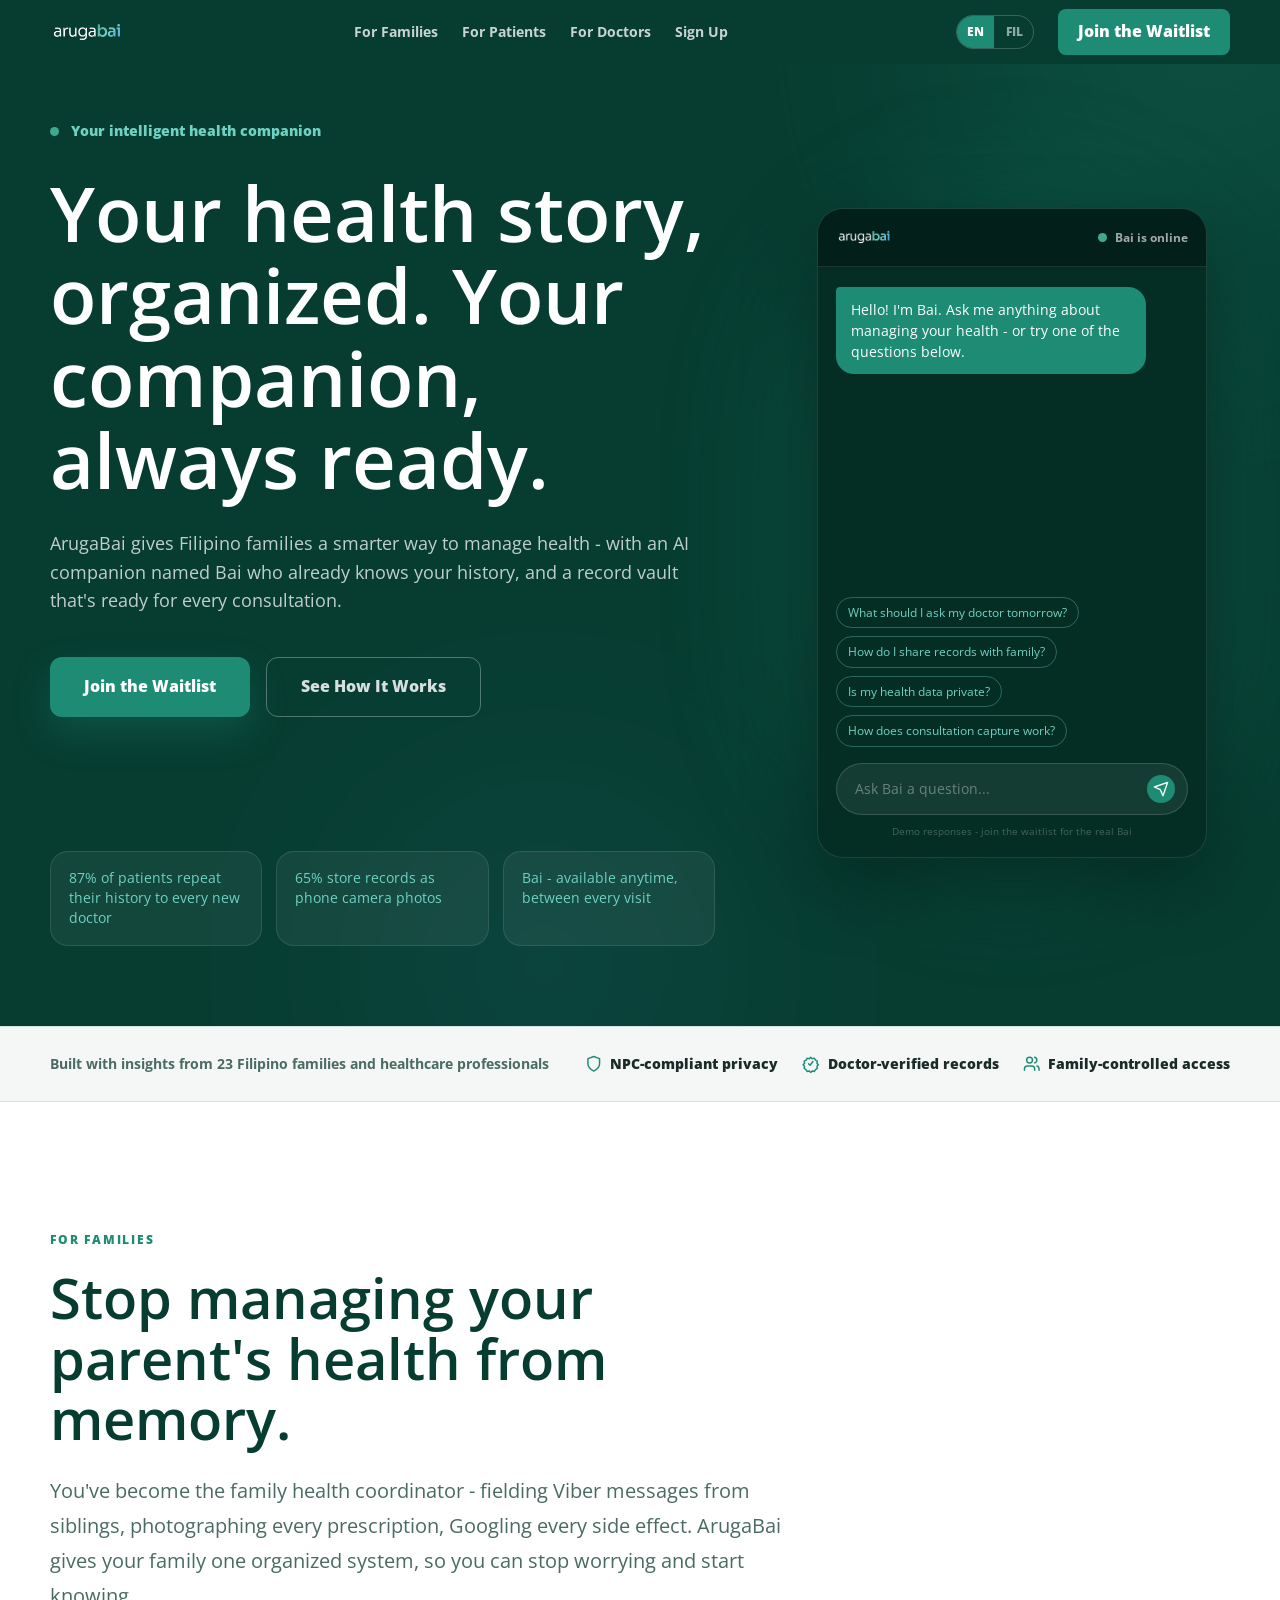
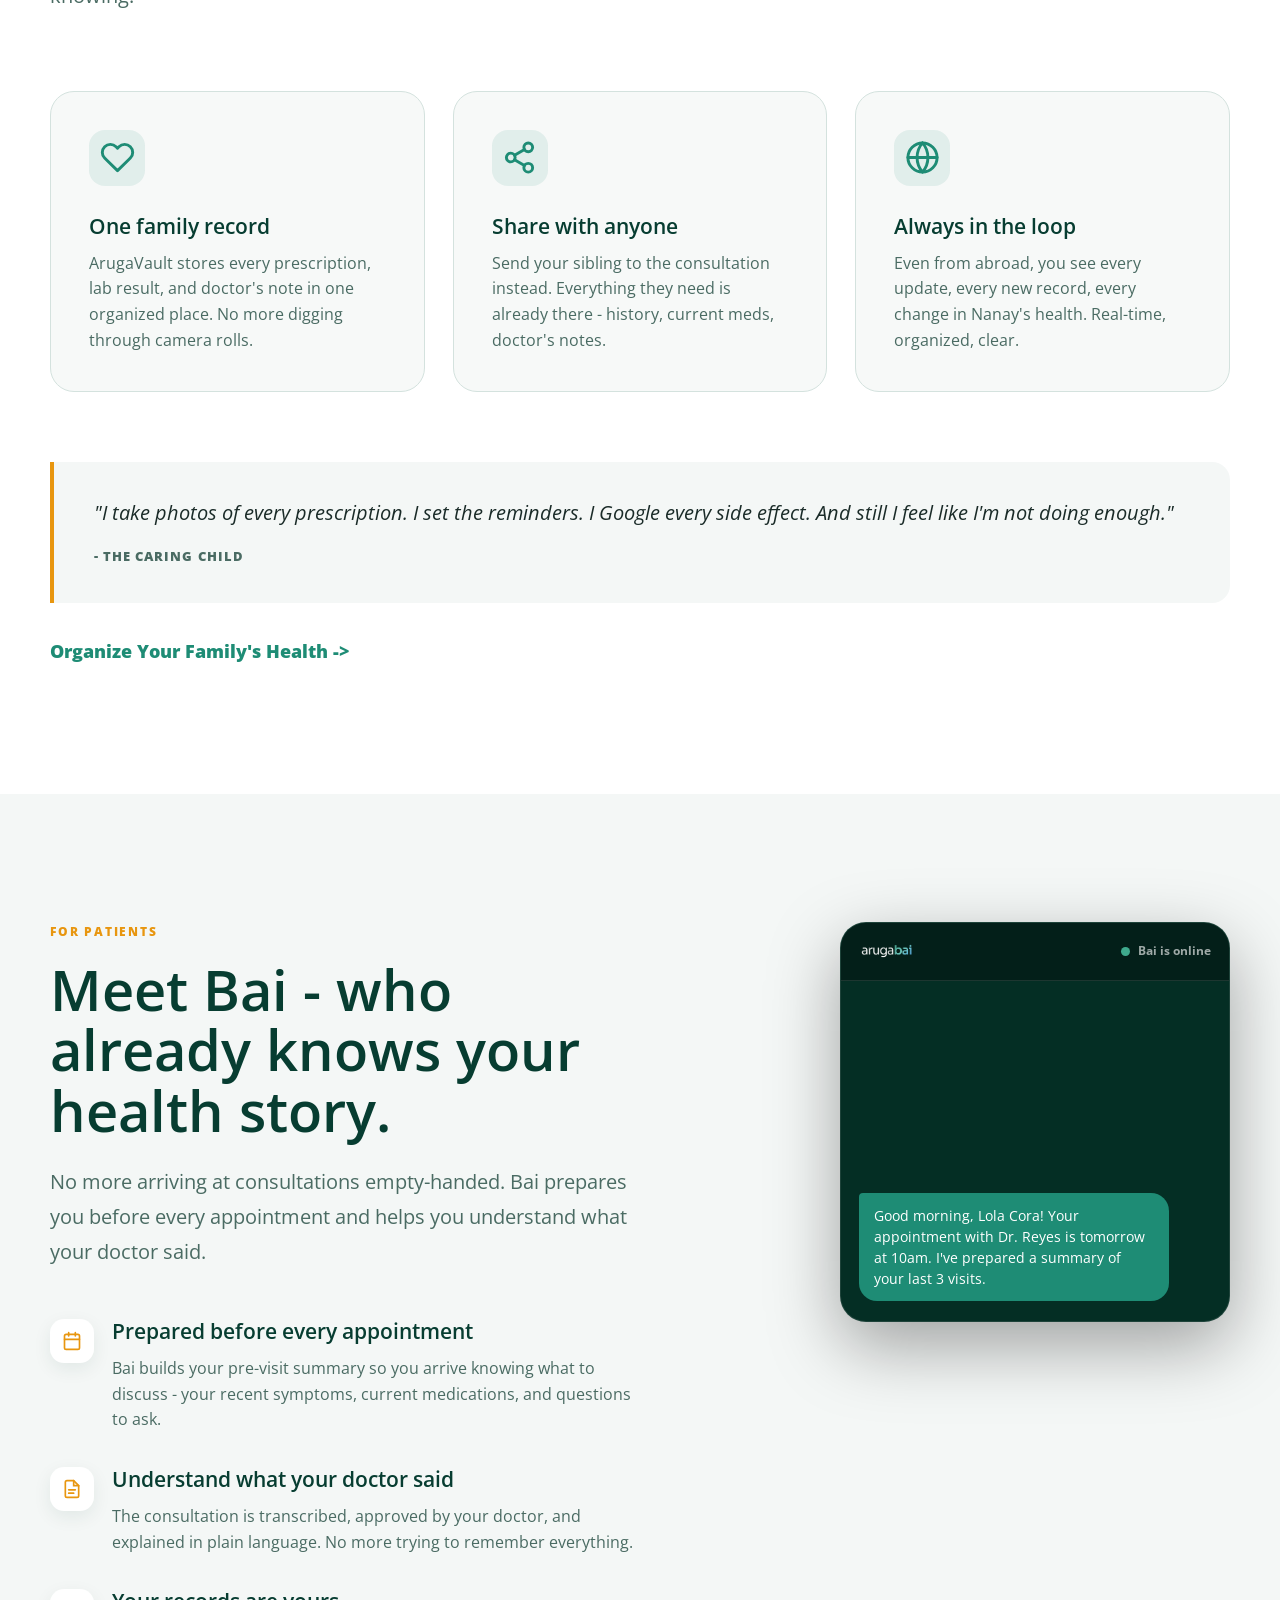
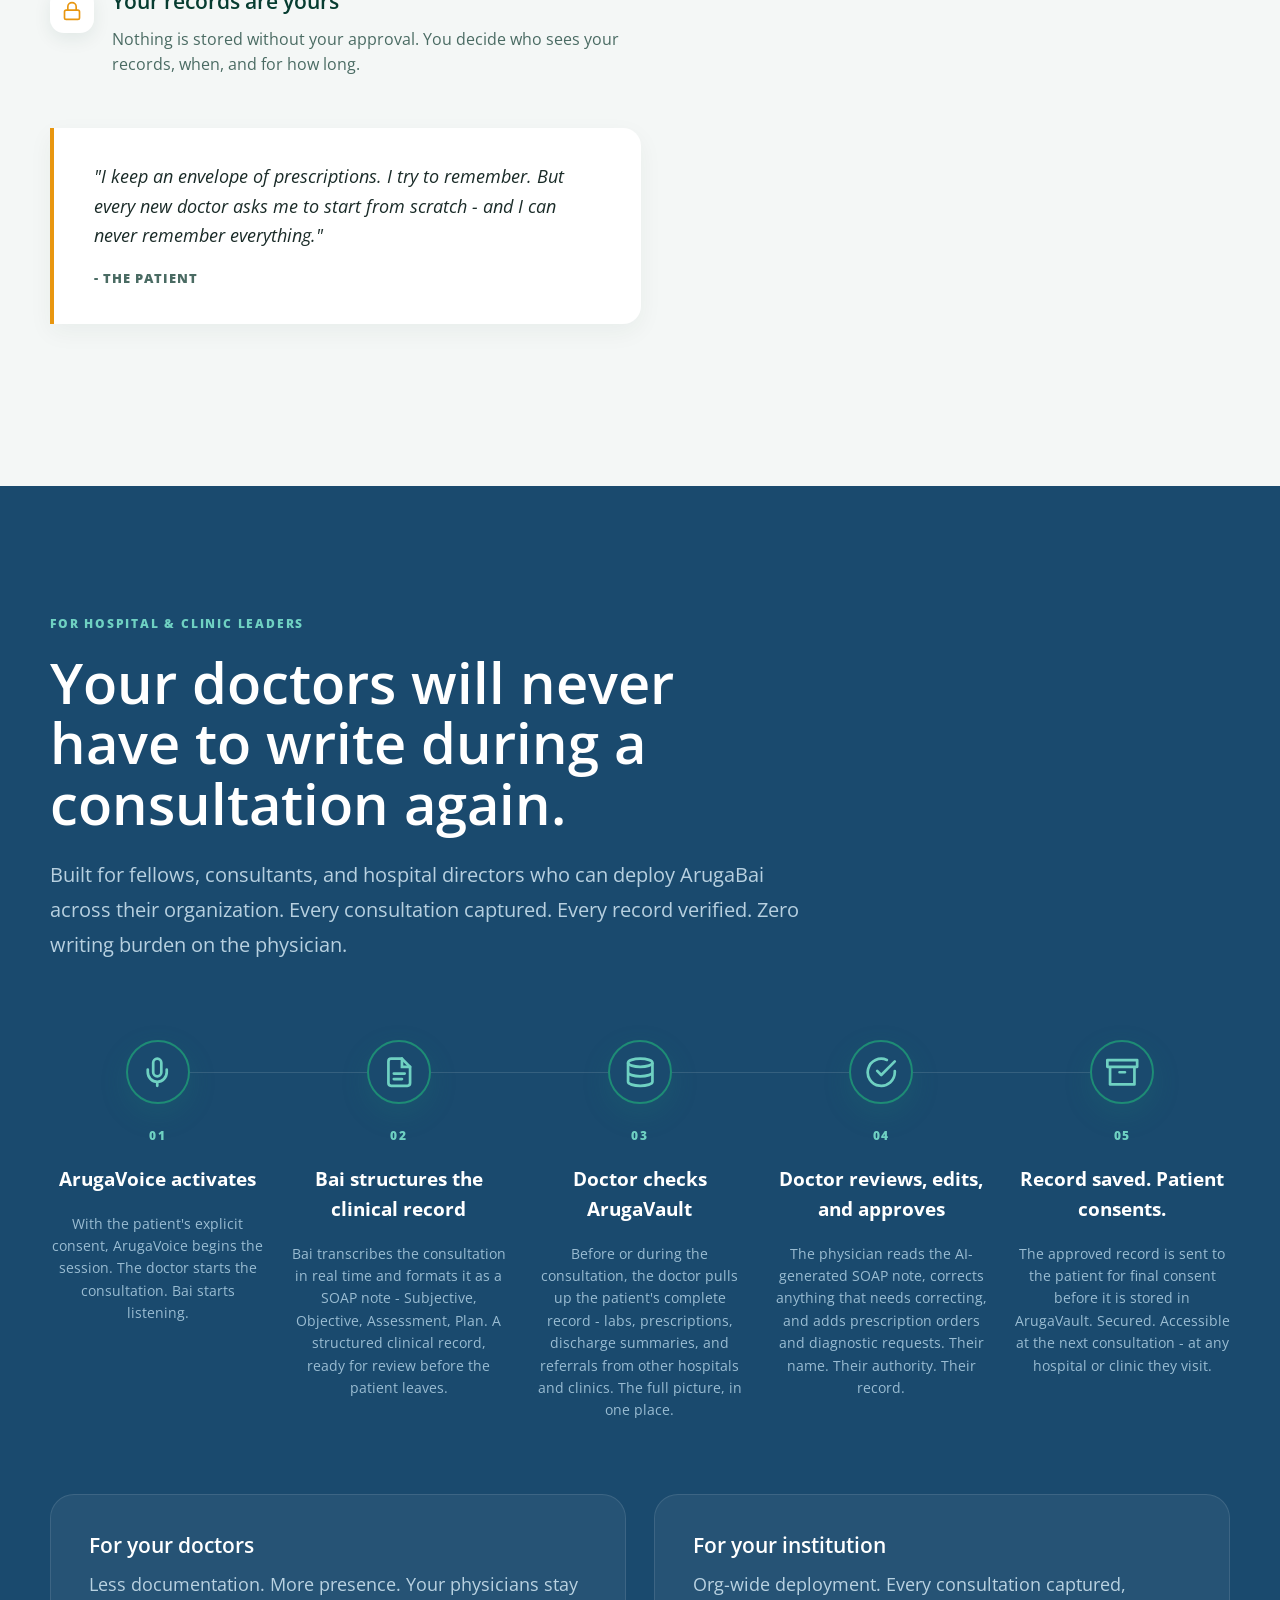
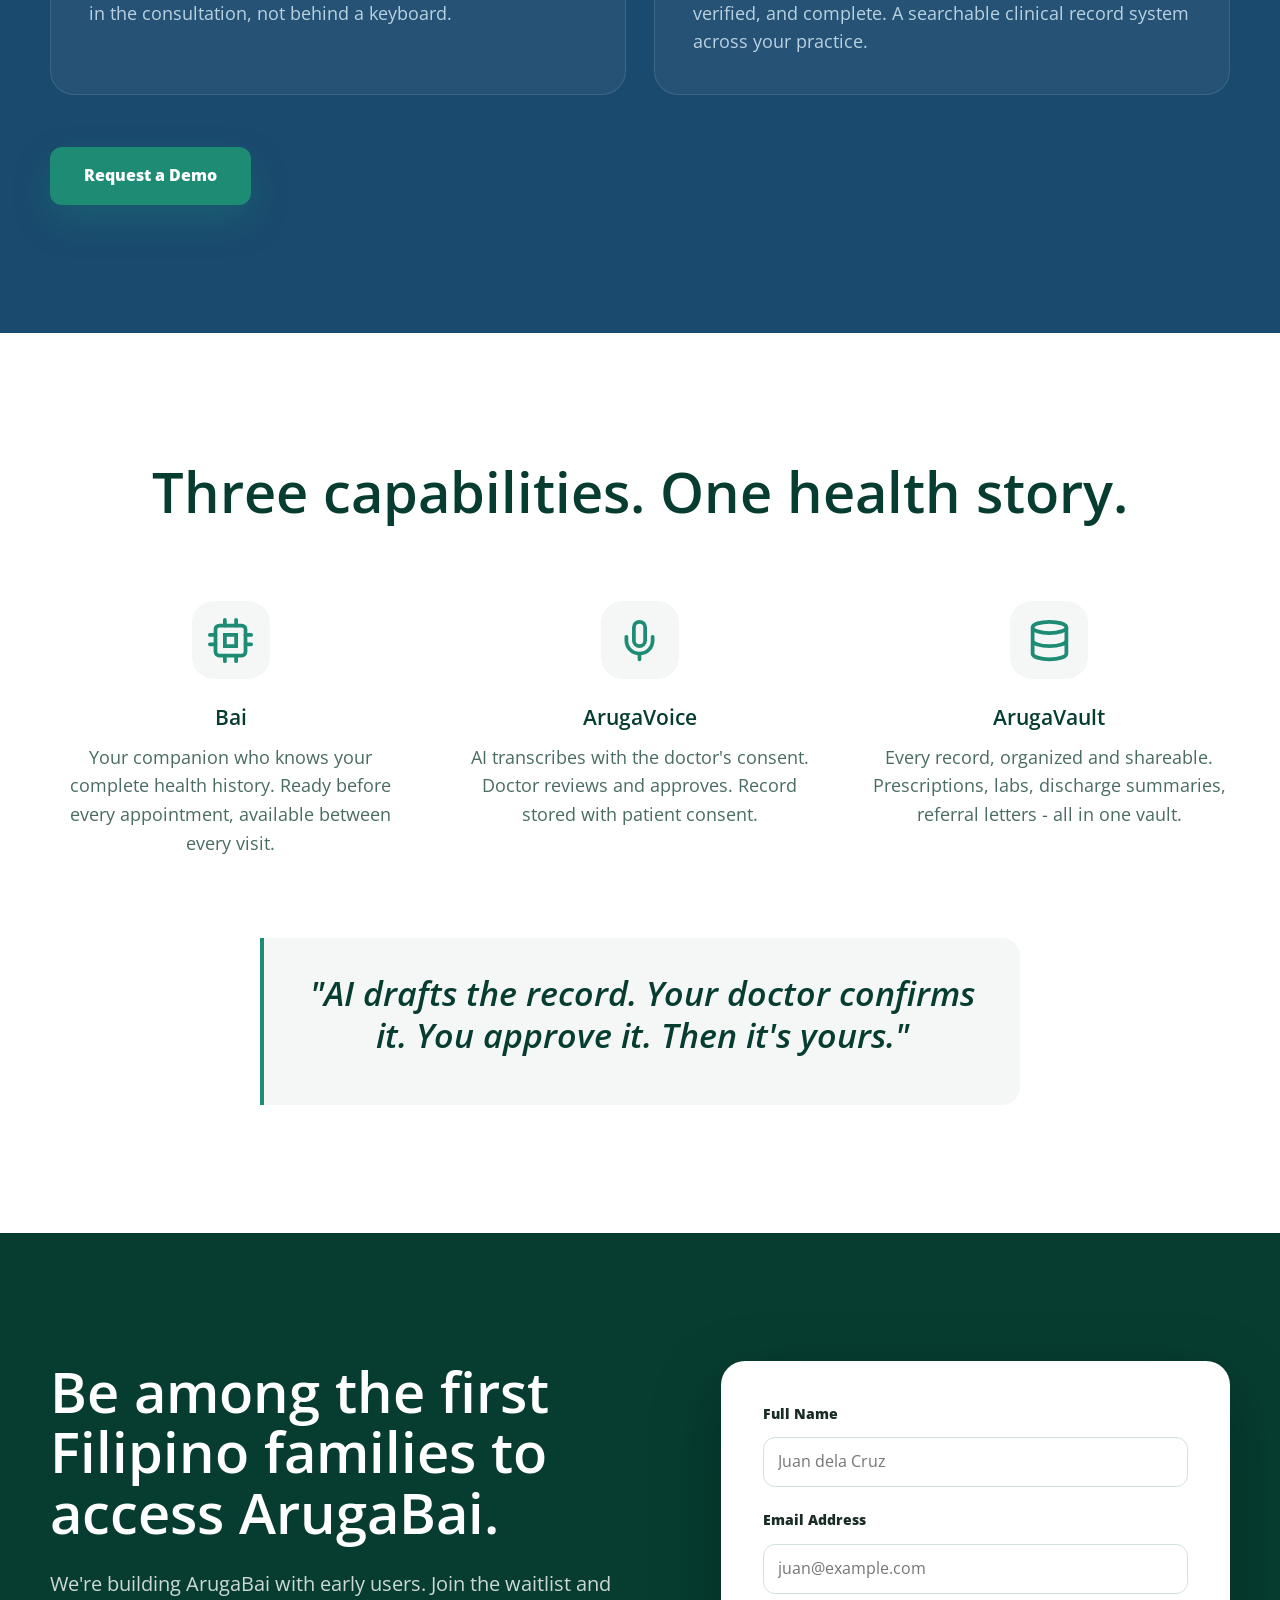
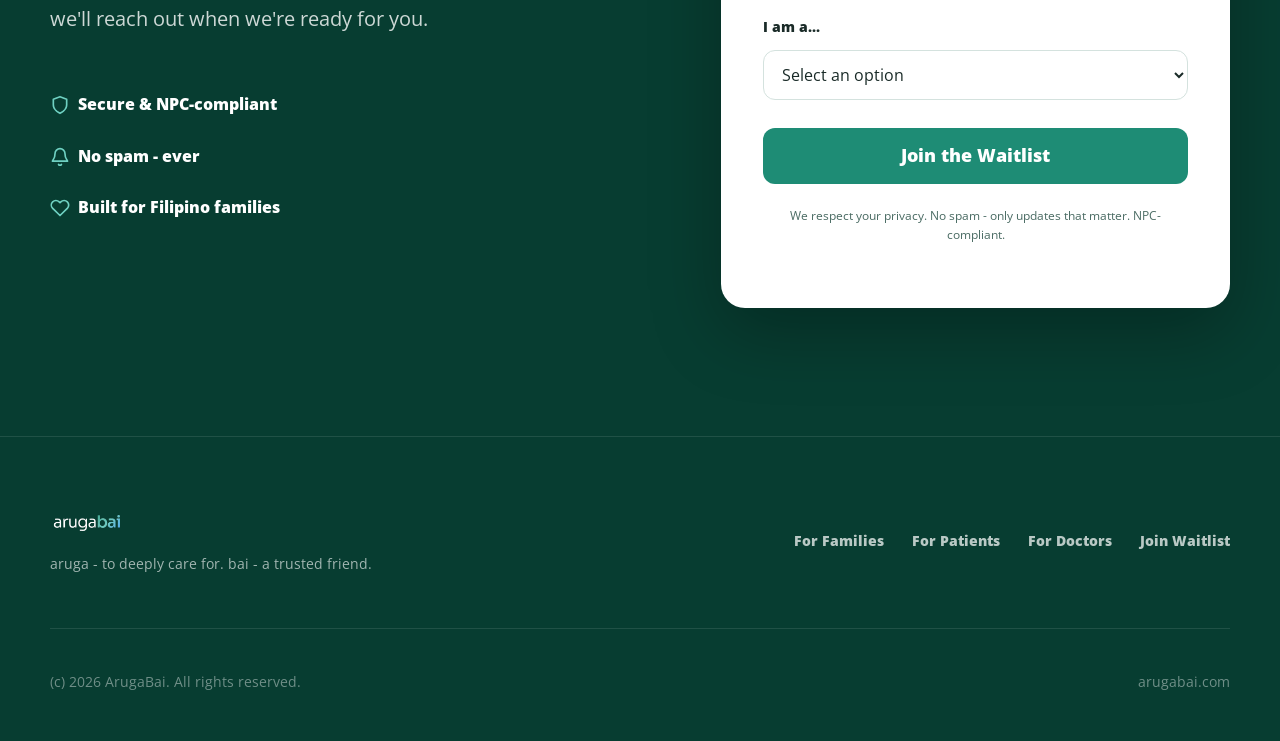
==== commit 16f282f5: "ECG line continuous" ====
--- a/index.html
+++ b/index.html
@@ -10,7 +10,7 @@
     <link rel="preconnect" href="https://fonts.googleapis.com">
     <link rel="preconnect" href="https://fonts.gstatic.com" crossorigin>
     <link href="https://fonts.googleapis.com/css2?family=Open+Sans:wght@400;500;600;700;800&display=swap" rel="stylesheet">
-    <link rel="stylesheet" href="styles.css?v=5">
+    <link rel="stylesheet" href="styles.css?v=6">
   </head>
   <body>
     <nav class="nav" id="nav">
--- a/styles.css
+++ b/styles.css
@@ -322,7 +322,7 @@
   stroke-linejoin: round;
   stroke-dasharray: 740;
   stroke-dashoffset: 740;
-  animation: draw 2.5s ease-in-out forwards 400ms;
+  animation: draw 3.2s ease-in-out infinite;
 }
 
 .stat-grid {
@@ -1175,7 +1175,10 @@
 }
 
 @keyframes draw {
-  to { stroke-dashoffset: 0; }
+  0% { stroke-dashoffset: 740; opacity: 0.16; }
+  18% { opacity: 0.32; }
+  72% { stroke-dashoffset: 0; opacity: 0.32; }
+  100% { stroke-dashoffset: -740; opacity: 0.16; }
 }
 
 @keyframes breathe {
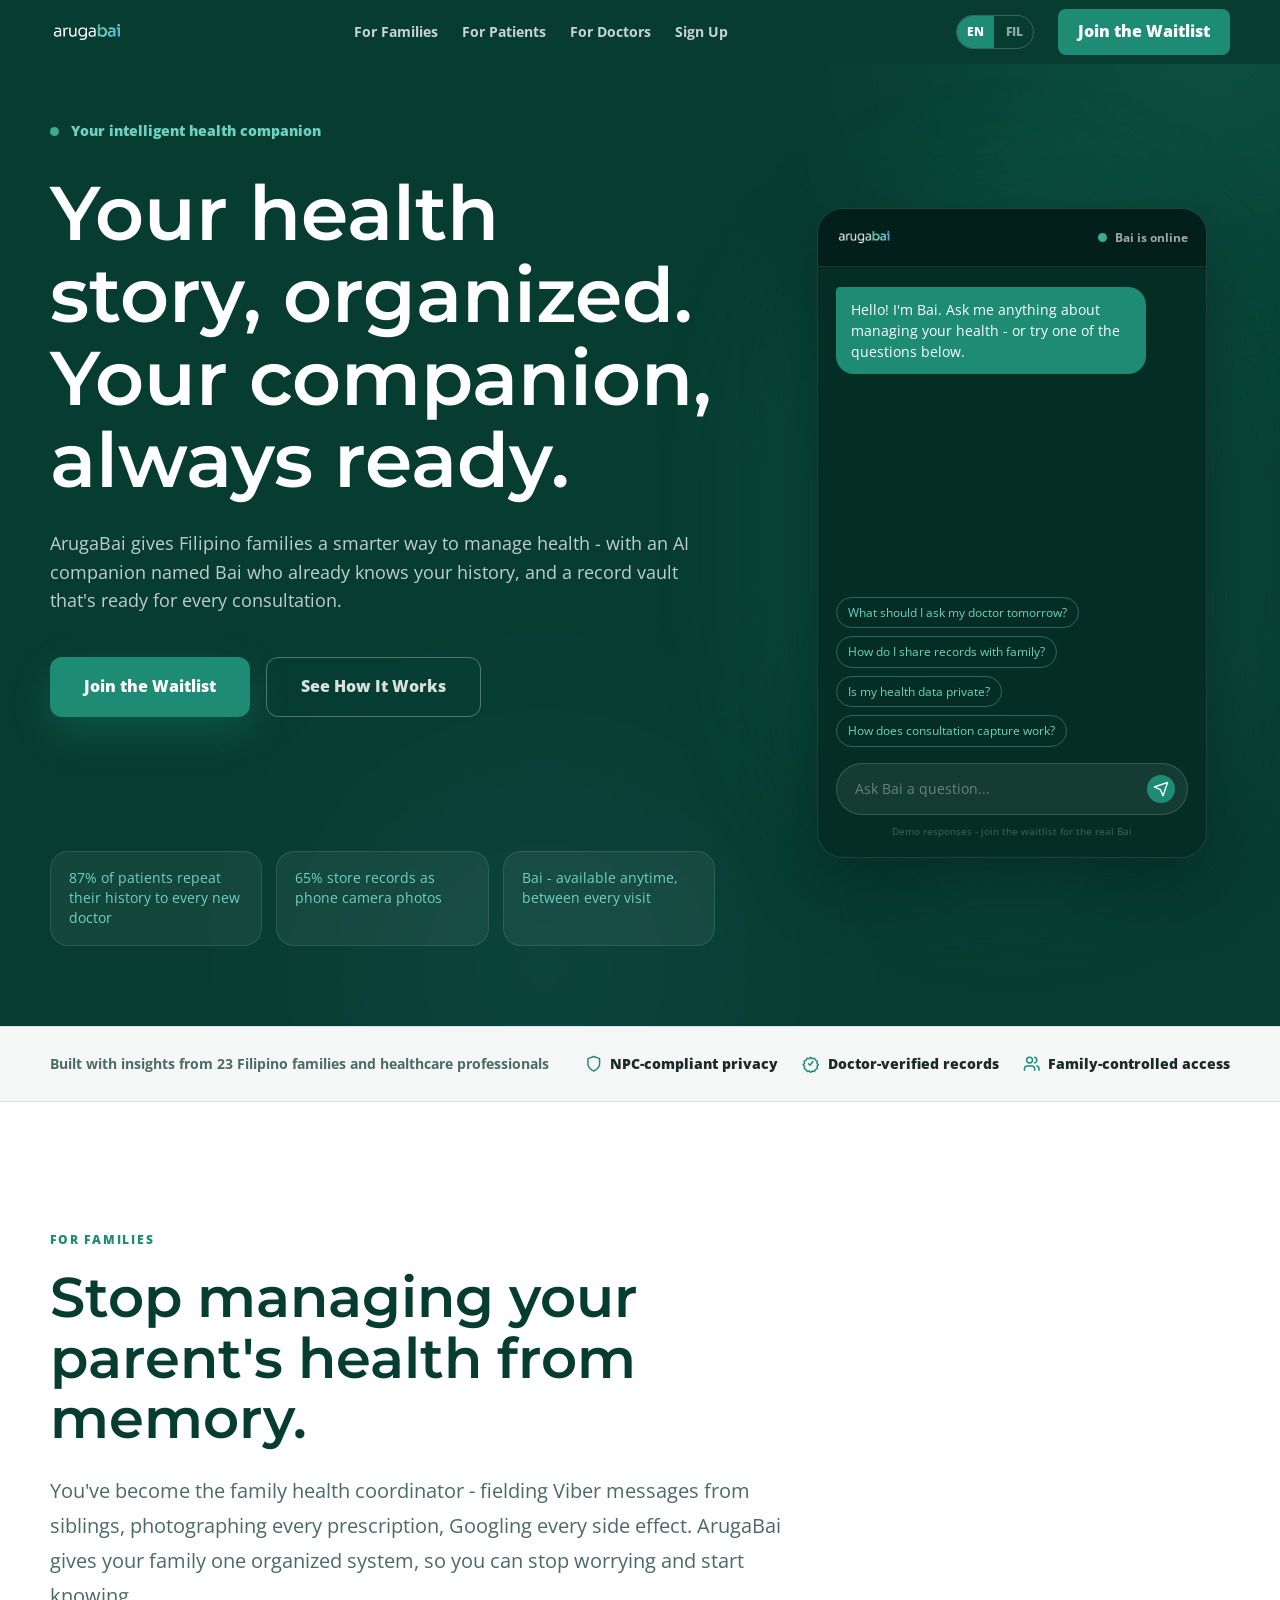
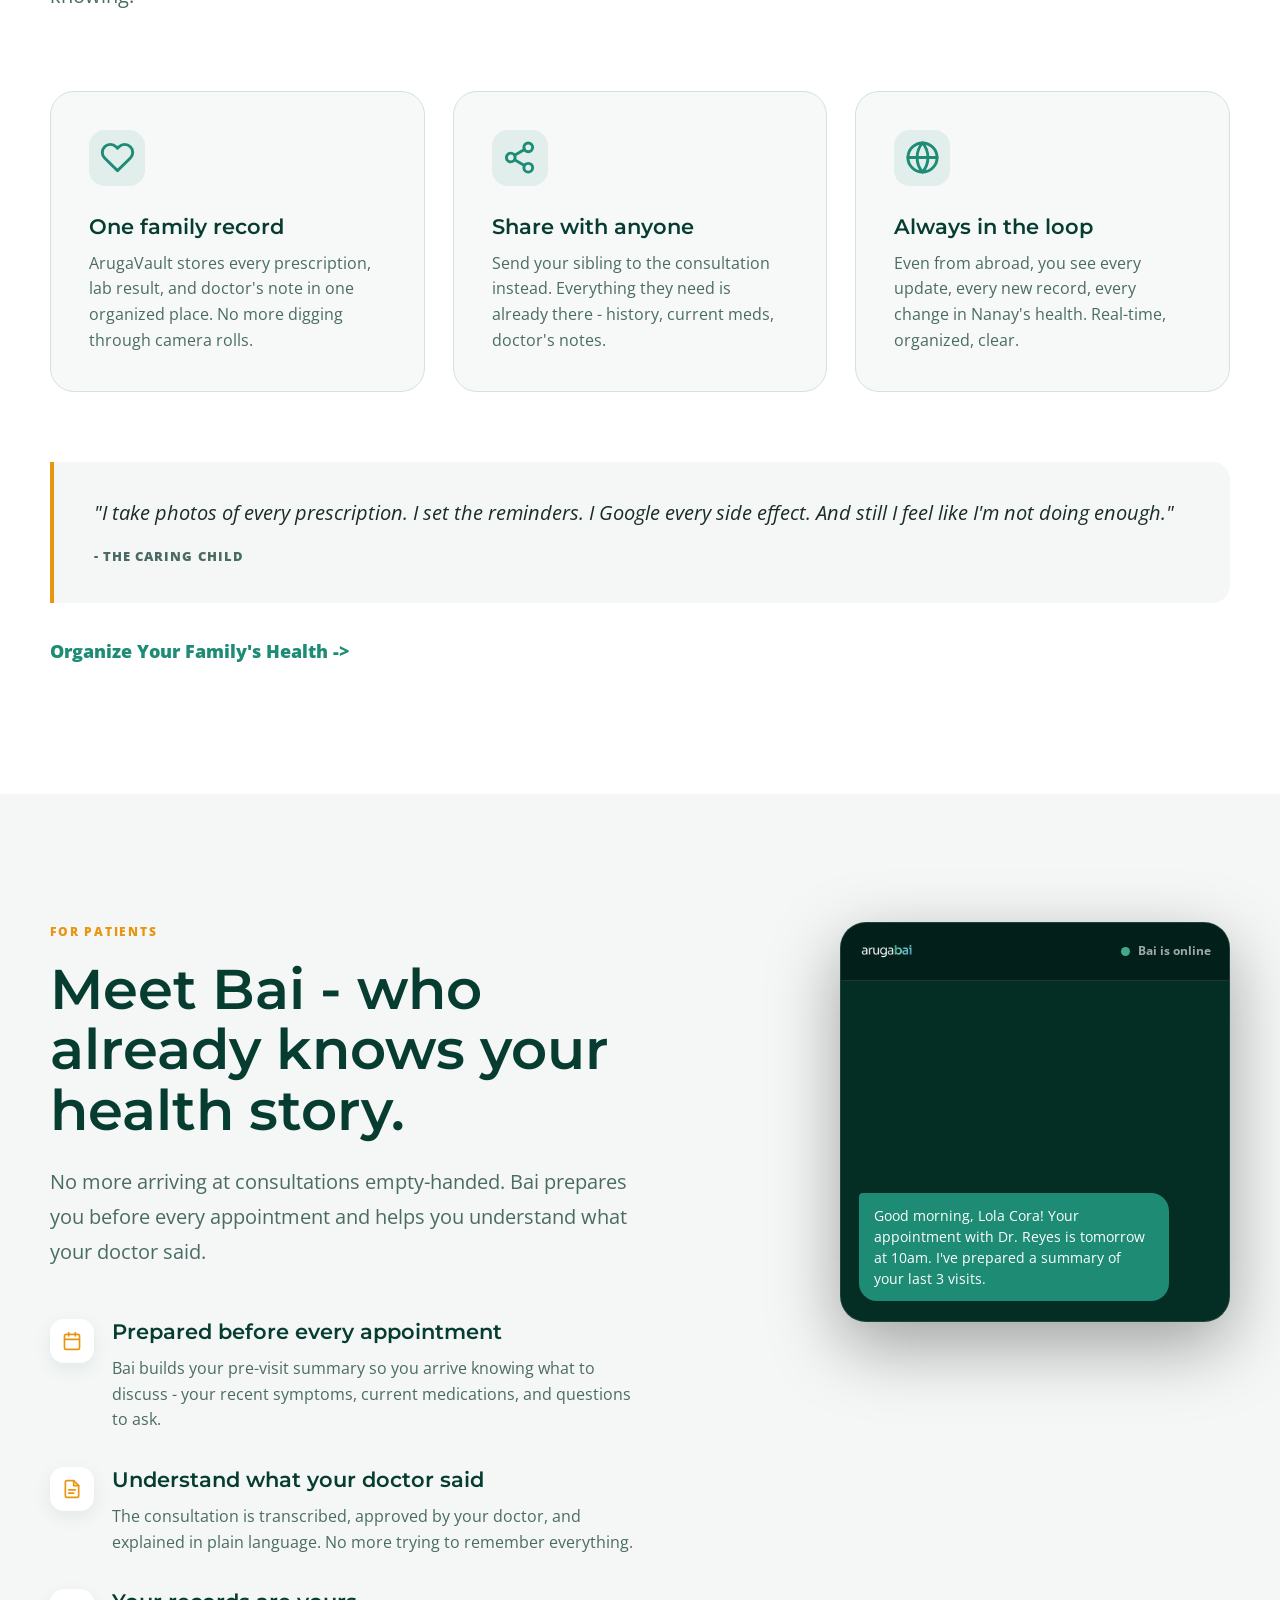
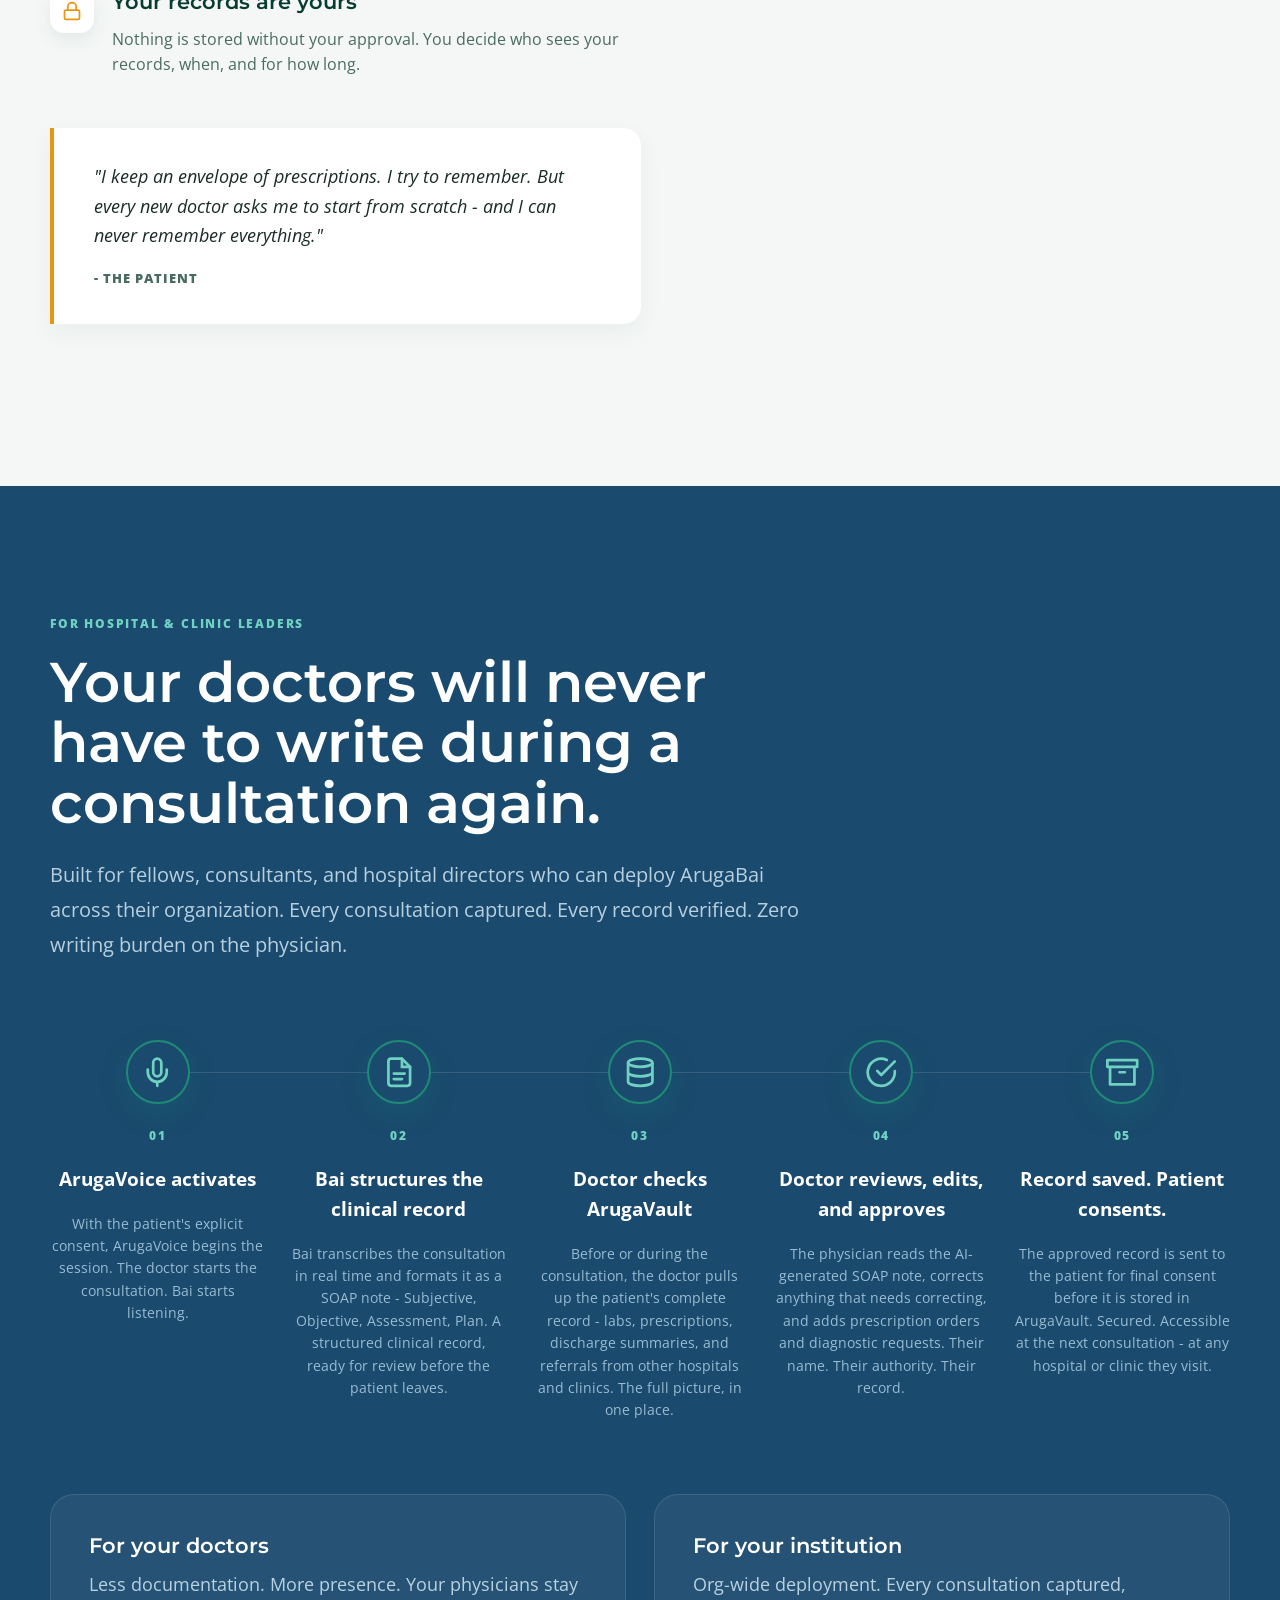
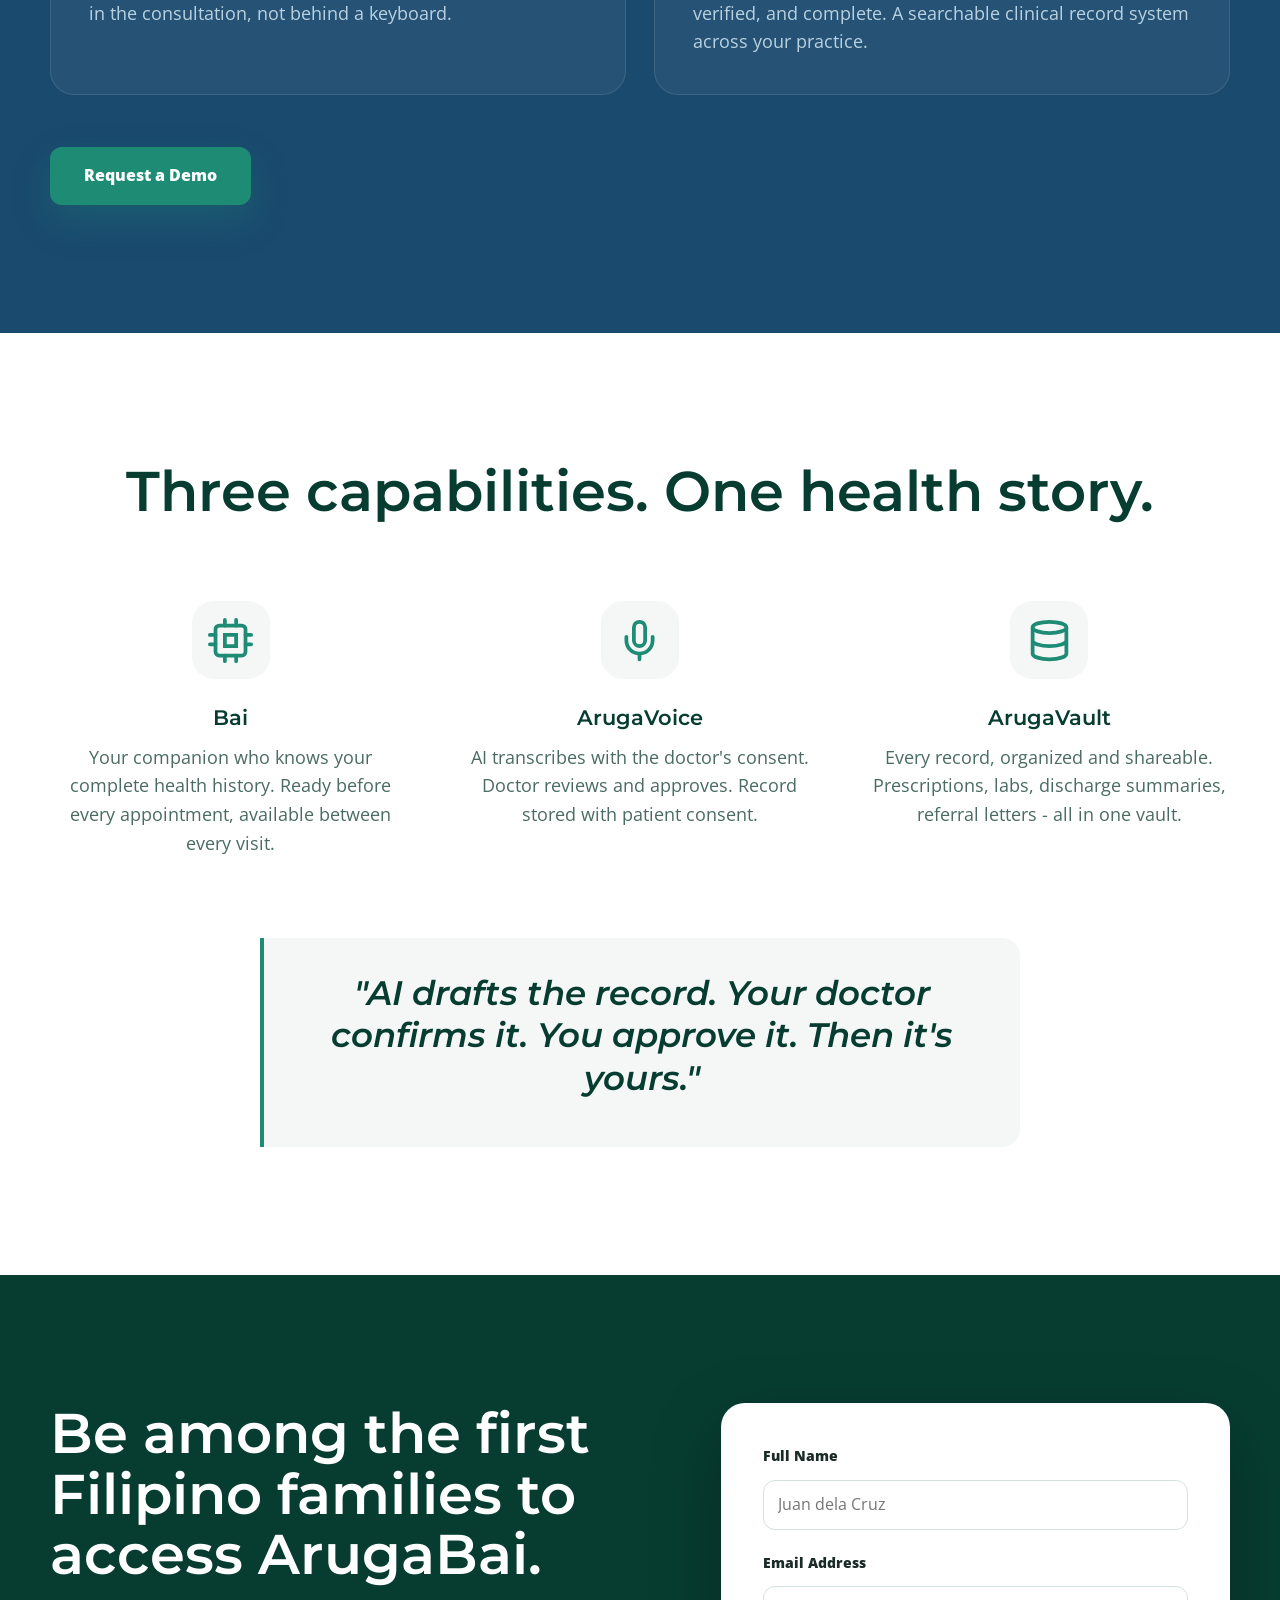
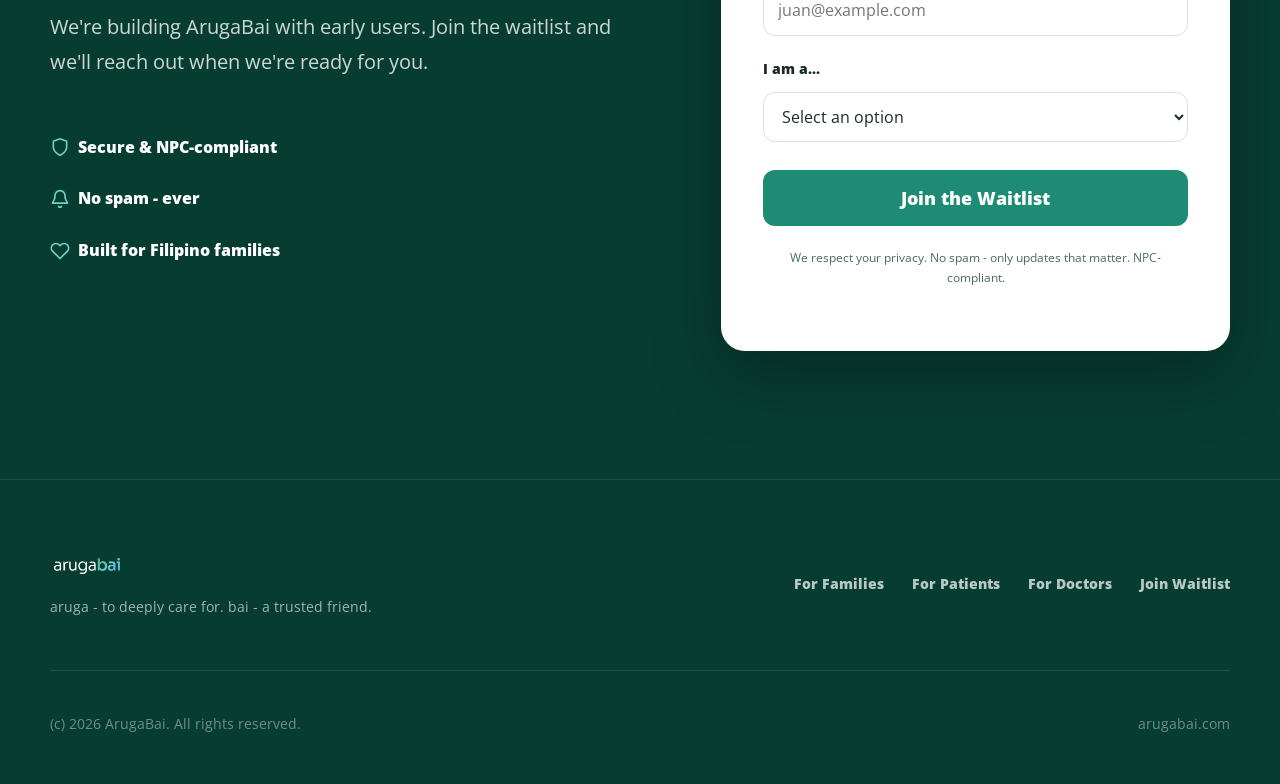
==== commit f30fd43d: "Adding changes" ====
--- a/index.html
+++ b/index.html
@@ -9,8 +9,8 @@
     <link rel="icon" href="assets/favicon.svg?v=3" type="image/svg+xml">
     <link rel="preconnect" href="https://fonts.googleapis.com">
     <link rel="preconnect" href="https://fonts.gstatic.com" crossorigin>
-    <link href="https://fonts.googleapis.com/css2?family=Open+Sans:wght@400;500;600;700;800&display=swap" rel="stylesheet">
-    <link rel="stylesheet" href="styles.css?v=6">
+    <link href="https://fonts.googleapis.com/css2?family=Montserrat:wght@500;600;700;800&family=Open+Sans:wght@400;500;600;700;800&display=swap" rel="stylesheet">
+    <link rel="stylesheet" href="styles.css?v=7">
   </head>
   <body>
     <nav class="nav" id="nav">
--- a/styles.css
+++ b/styles.css
@@ -16,7 +16,7 @@
   --soft-radius: 24px;
   --shadow: 0 18px 50px rgba(7, 61, 49, 0.12);
   --font-body: "Open Sans", Arial, sans-serif;
-  --font-display: "Open Sans", Arial, sans-serif;
+  --font-display: "Montserrat", "Open Sans", Arial, sans-serif;
 }
 
 * {
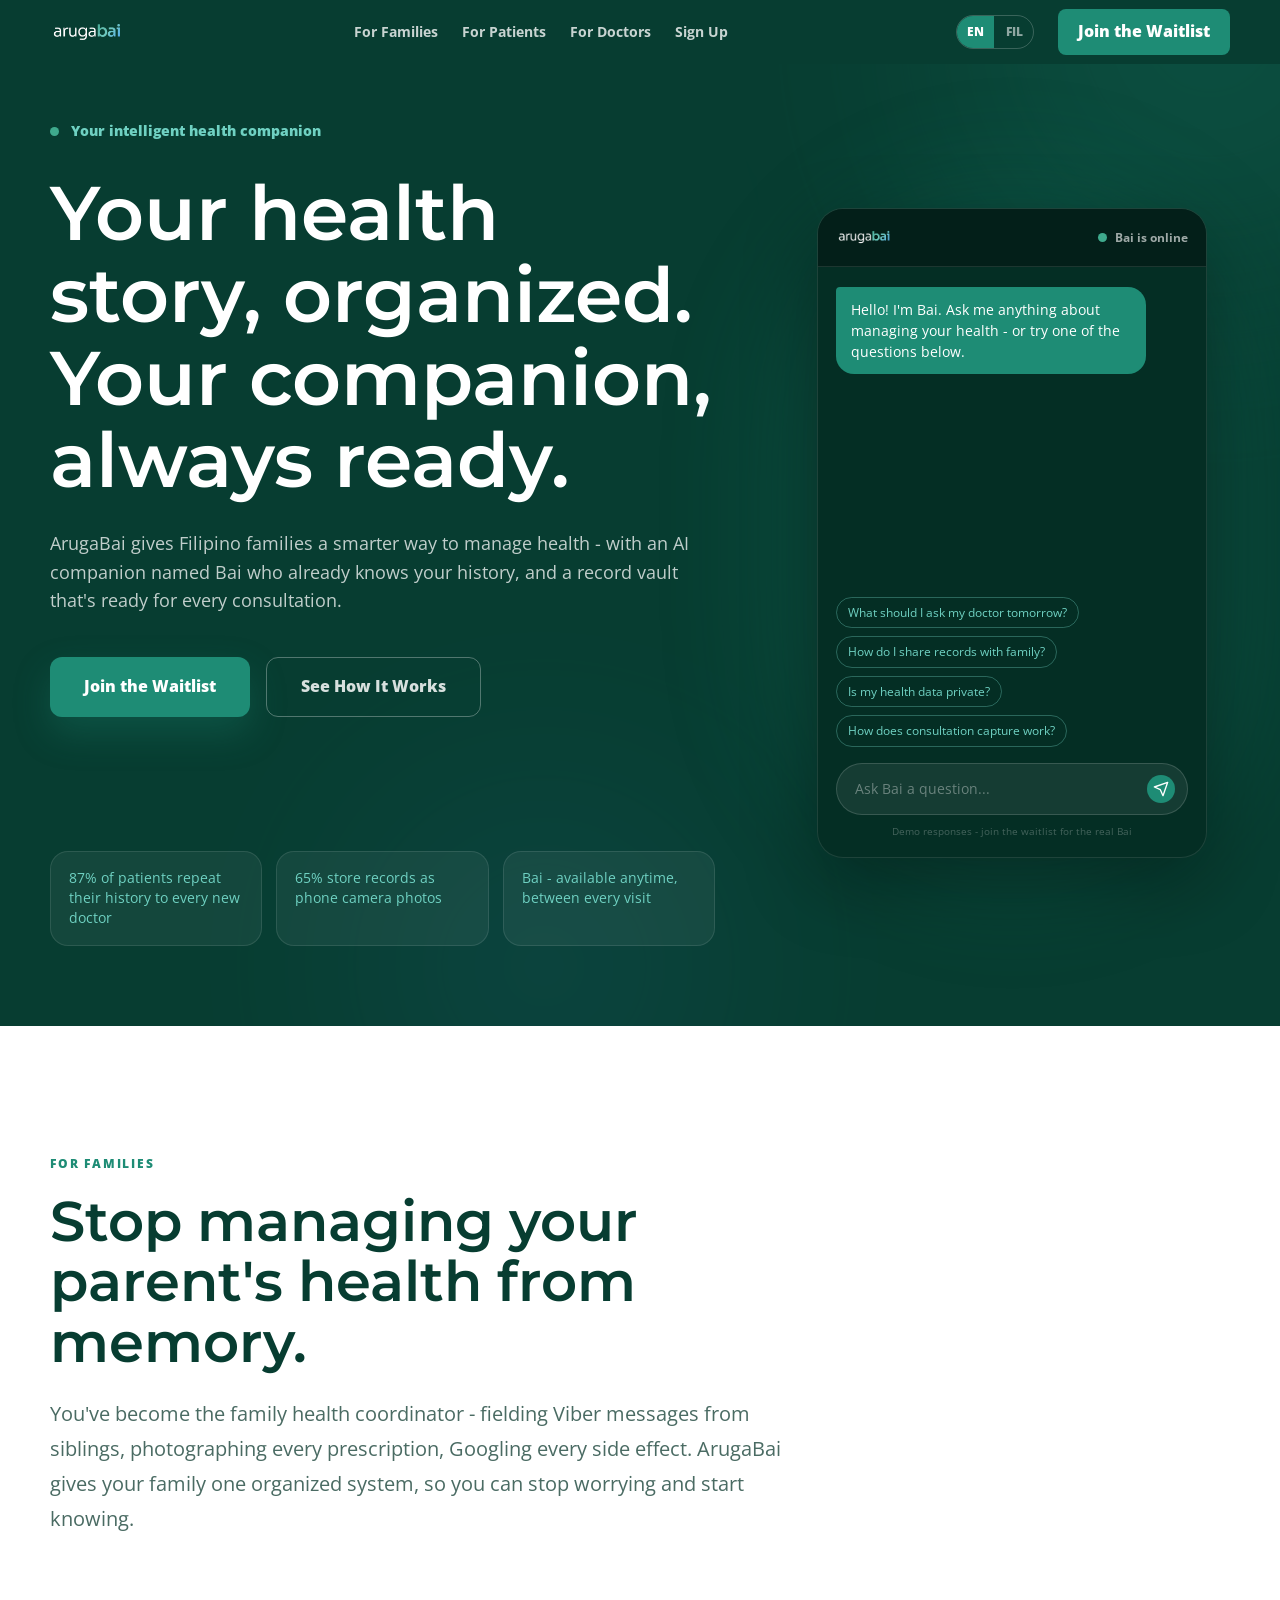
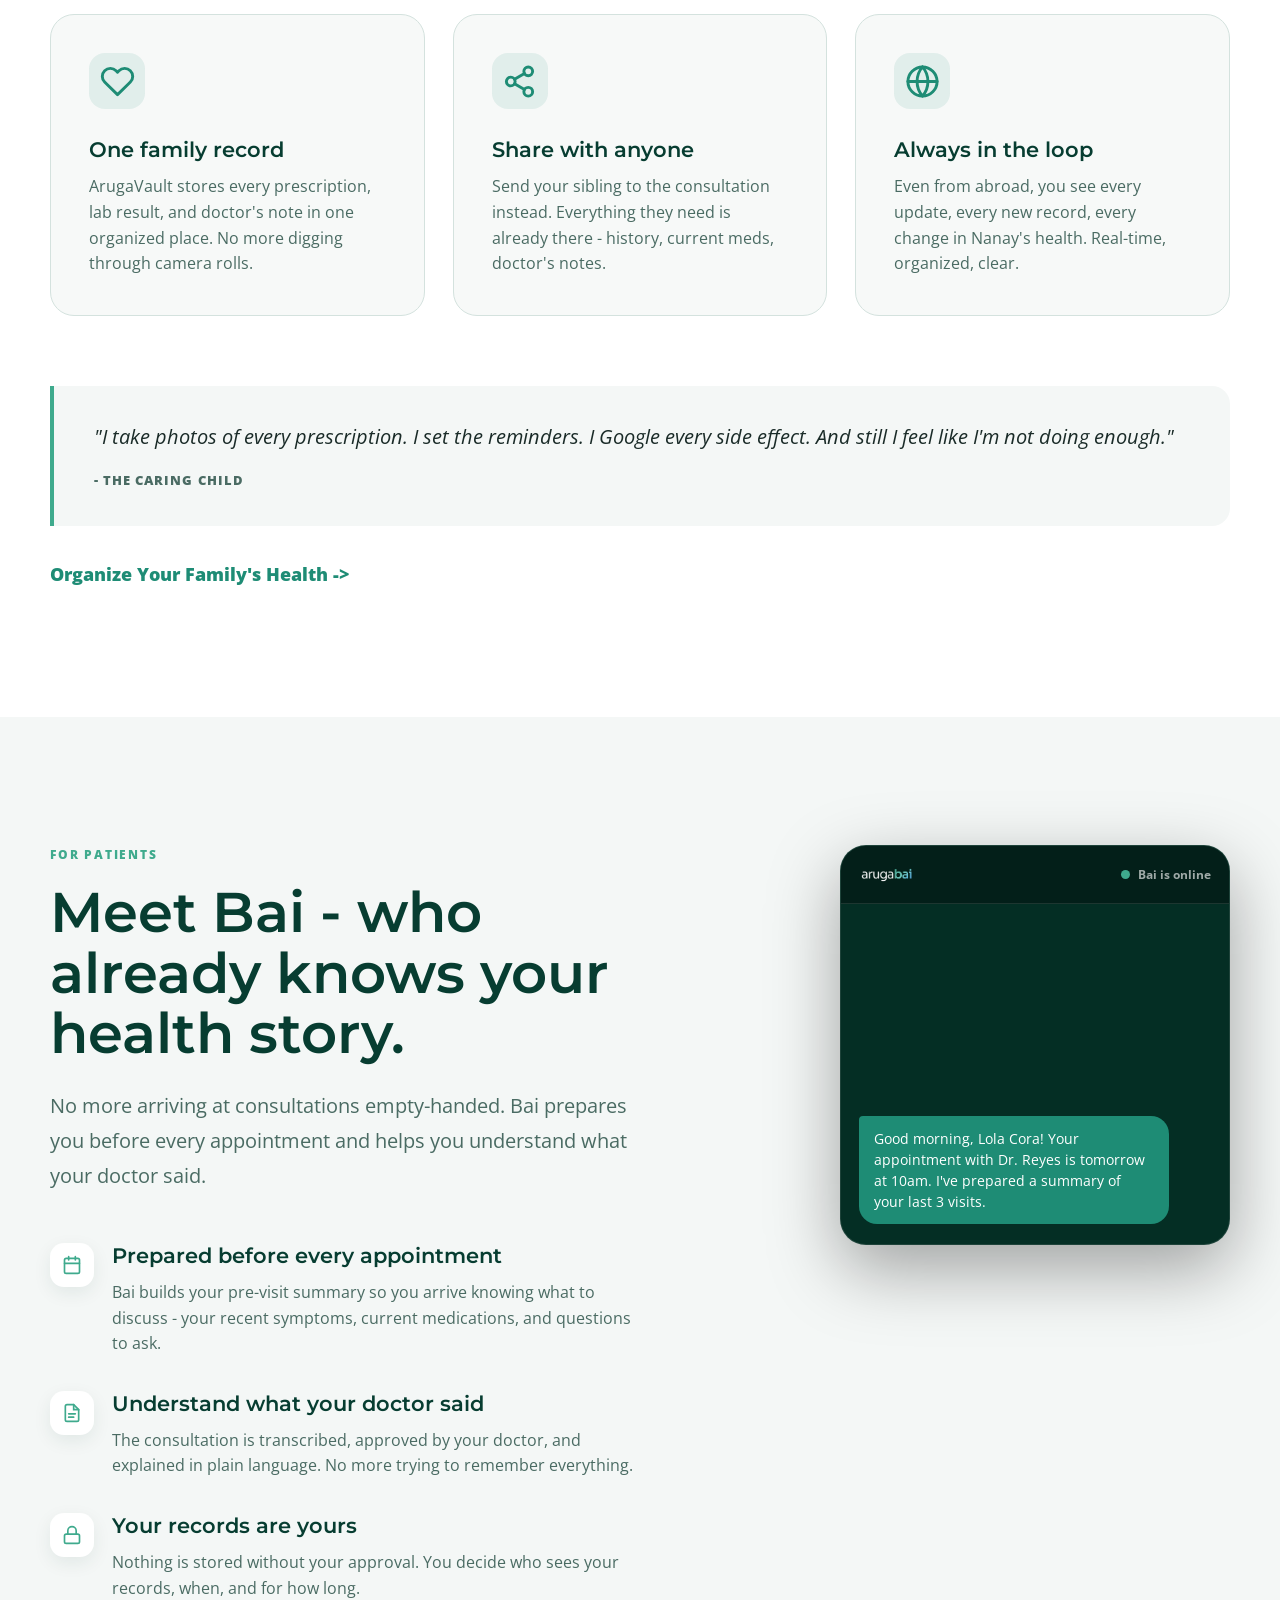
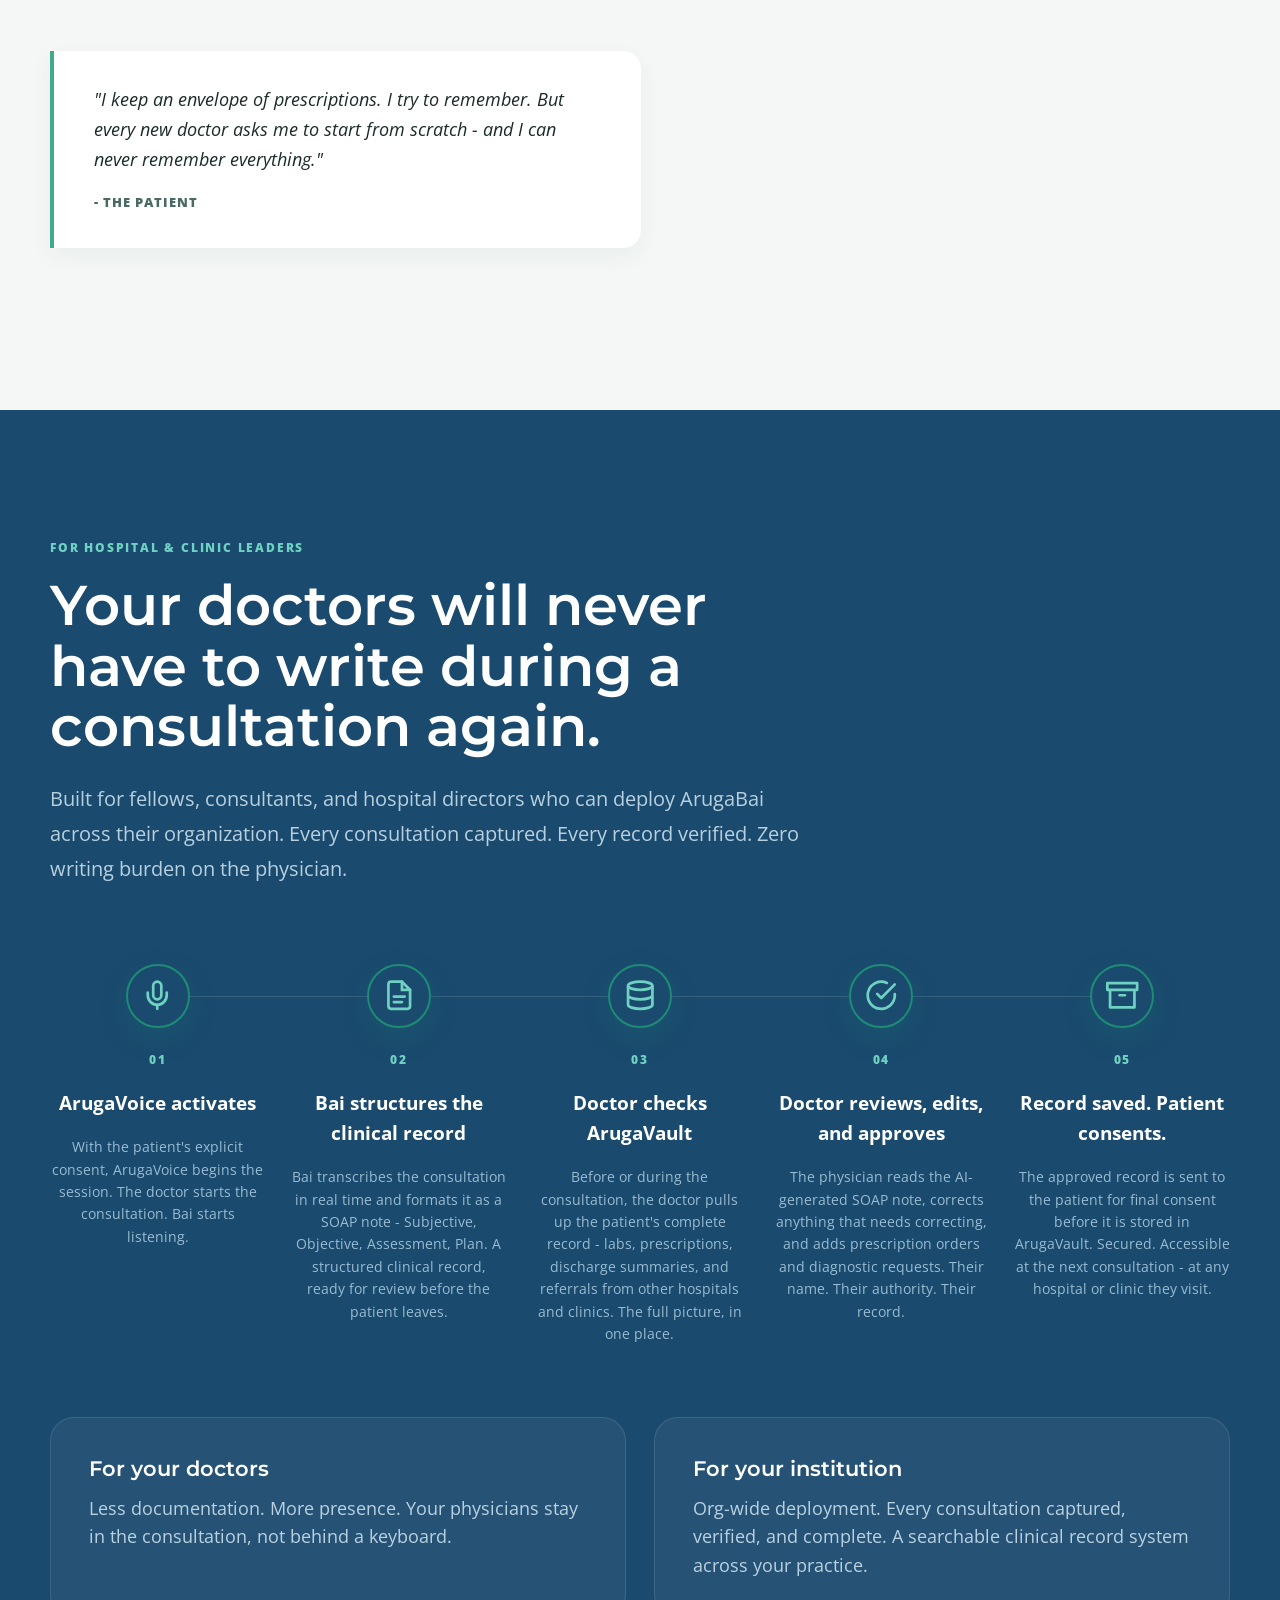
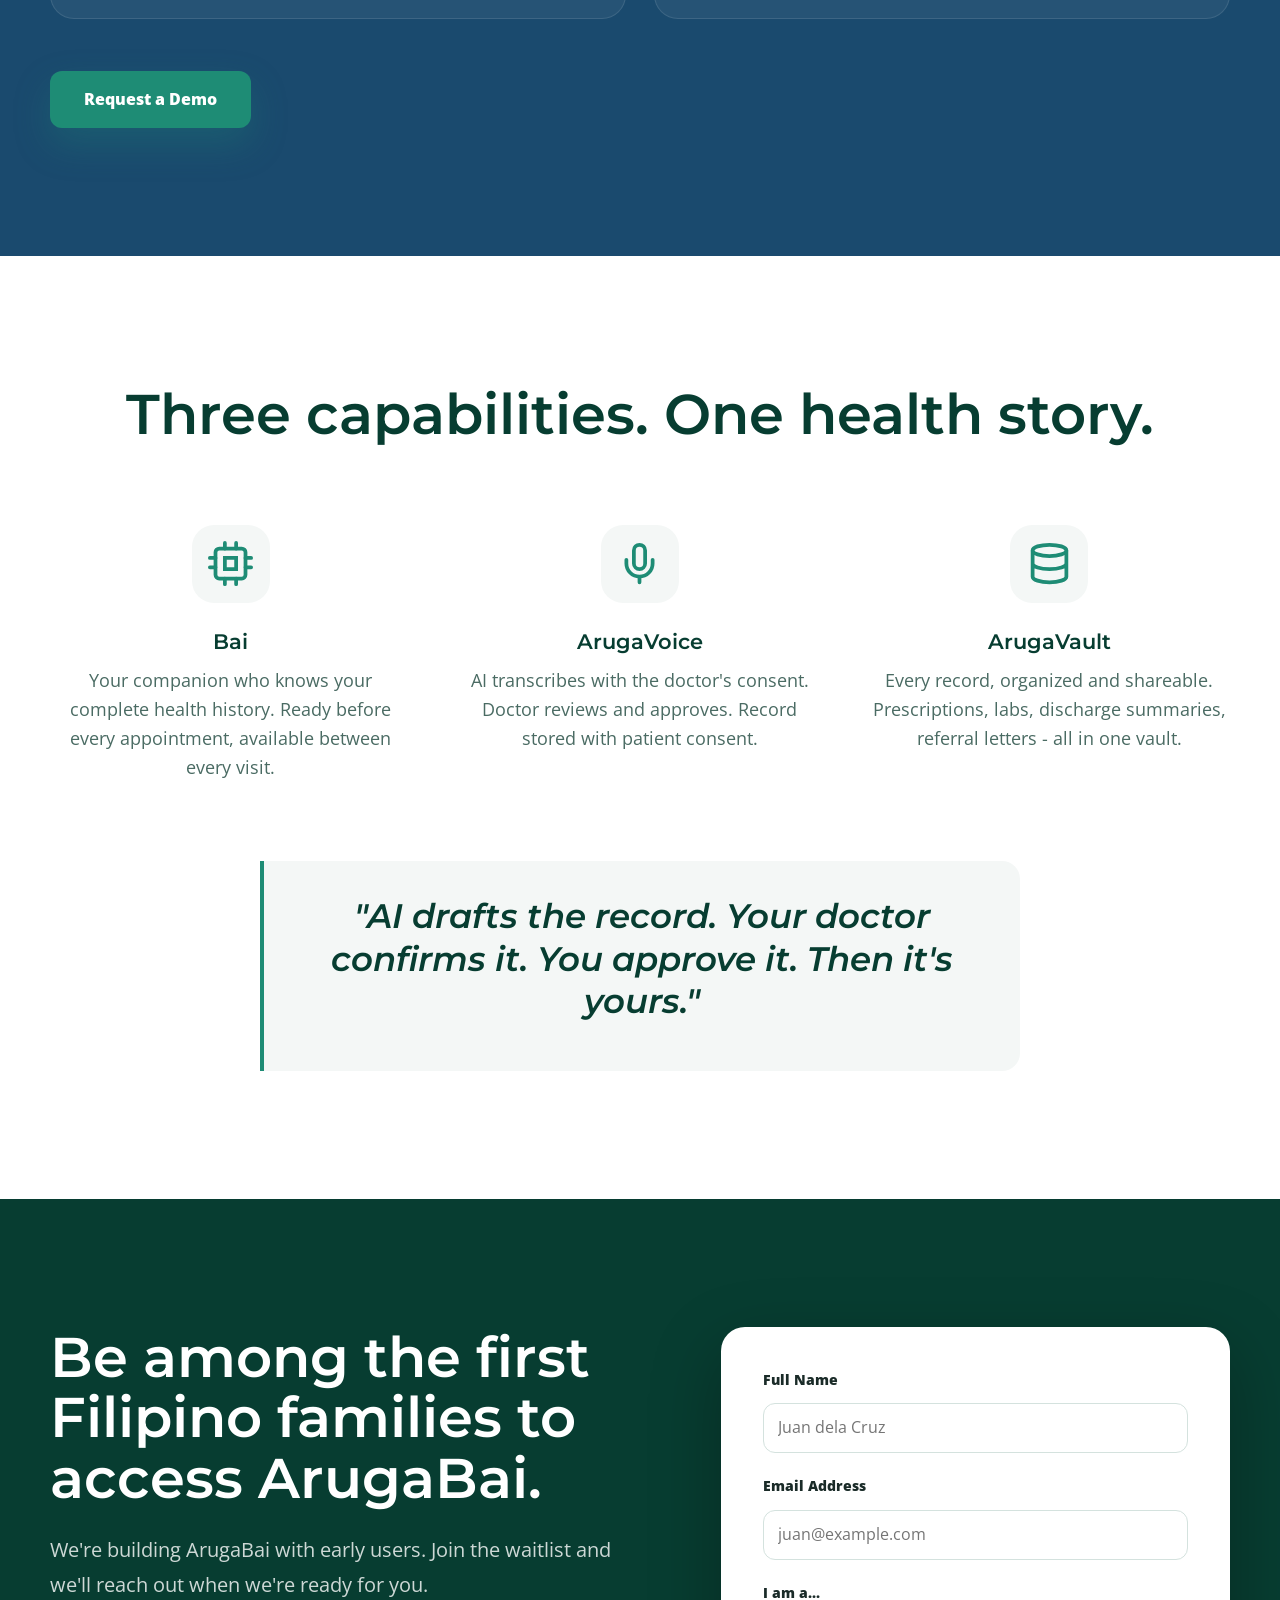
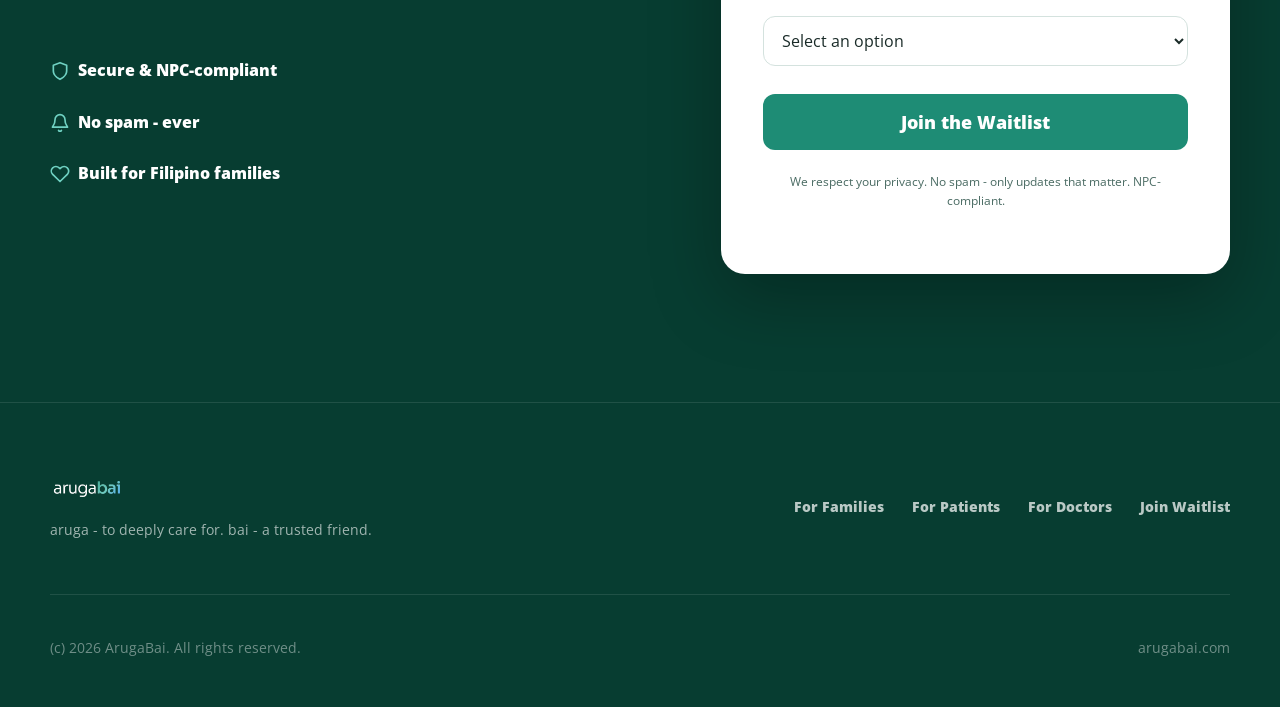
==== commit 7cc36a06: "Adding new changes" ====
--- a/index.html
+++ b/index.html
@@ -10,7 +10,7 @@
     <link rel="preconnect" href="https://fonts.googleapis.com">
     <link rel="preconnect" href="https://fonts.gstatic.com" crossorigin>
     <link href="https://fonts.googleapis.com/css2?family=Montserrat:wght@500;600;700;800&family=Open+Sans:wght@400;500;600;700;800&display=swap" rel="stylesheet">
-    <link rel="stylesheet" href="styles.css?v=7">
+    <link rel="stylesheet" href="styles.css?v=8">
   </head>
   <body>
     <nav class="nav" id="nav">
@@ -76,17 +76,6 @@
           <div class="hero-chat reveal">
             <div class="halo"></div>
             <div class="bai-chat interactive-chat" data-chat="hero"></div>
-          </div>
-        </div>
-      </section>
-
-      <section class="trustbar">
-        <div class="container trust-inner">
-          <p data-i18n="trustBar.built">Built with insights from 23 Filipino families and healthcare professionals</p>
-          <div class="trust-items">
-            <span><i data-icon="shield"></i><span data-i18n="trustBar.npc">NPC-compliant privacy</span></span>
-            <span><i data-icon="badge"></i><span data-i18n="trustBar.verified">Doctor-verified records</span></span>
-            <span><i data-icon="users"></i><span data-i18n="trustBar.familyControlled">Family-controlled access</span></span>
           </div>
         </div>
       </section>
--- a/styles.css
+++ b/styles.css
@@ -7,7 +7,7 @@
   --primary: #1e8c75;
   --primary-2: #3faa8d;
   --aqua: #6fd1c2;
-  --gold: #e8960f;
+  --gold: #3faa8d;
   --blue: #1a4a6e;
   --dark: #042e24;
   --darker: #031f19;
@@ -611,7 +611,7 @@
 .trust-items {
   display: flex;
   align-items: center;
-  justify-content: space-between;
+  justify-content: center;
   gap: 24px;
 }
 
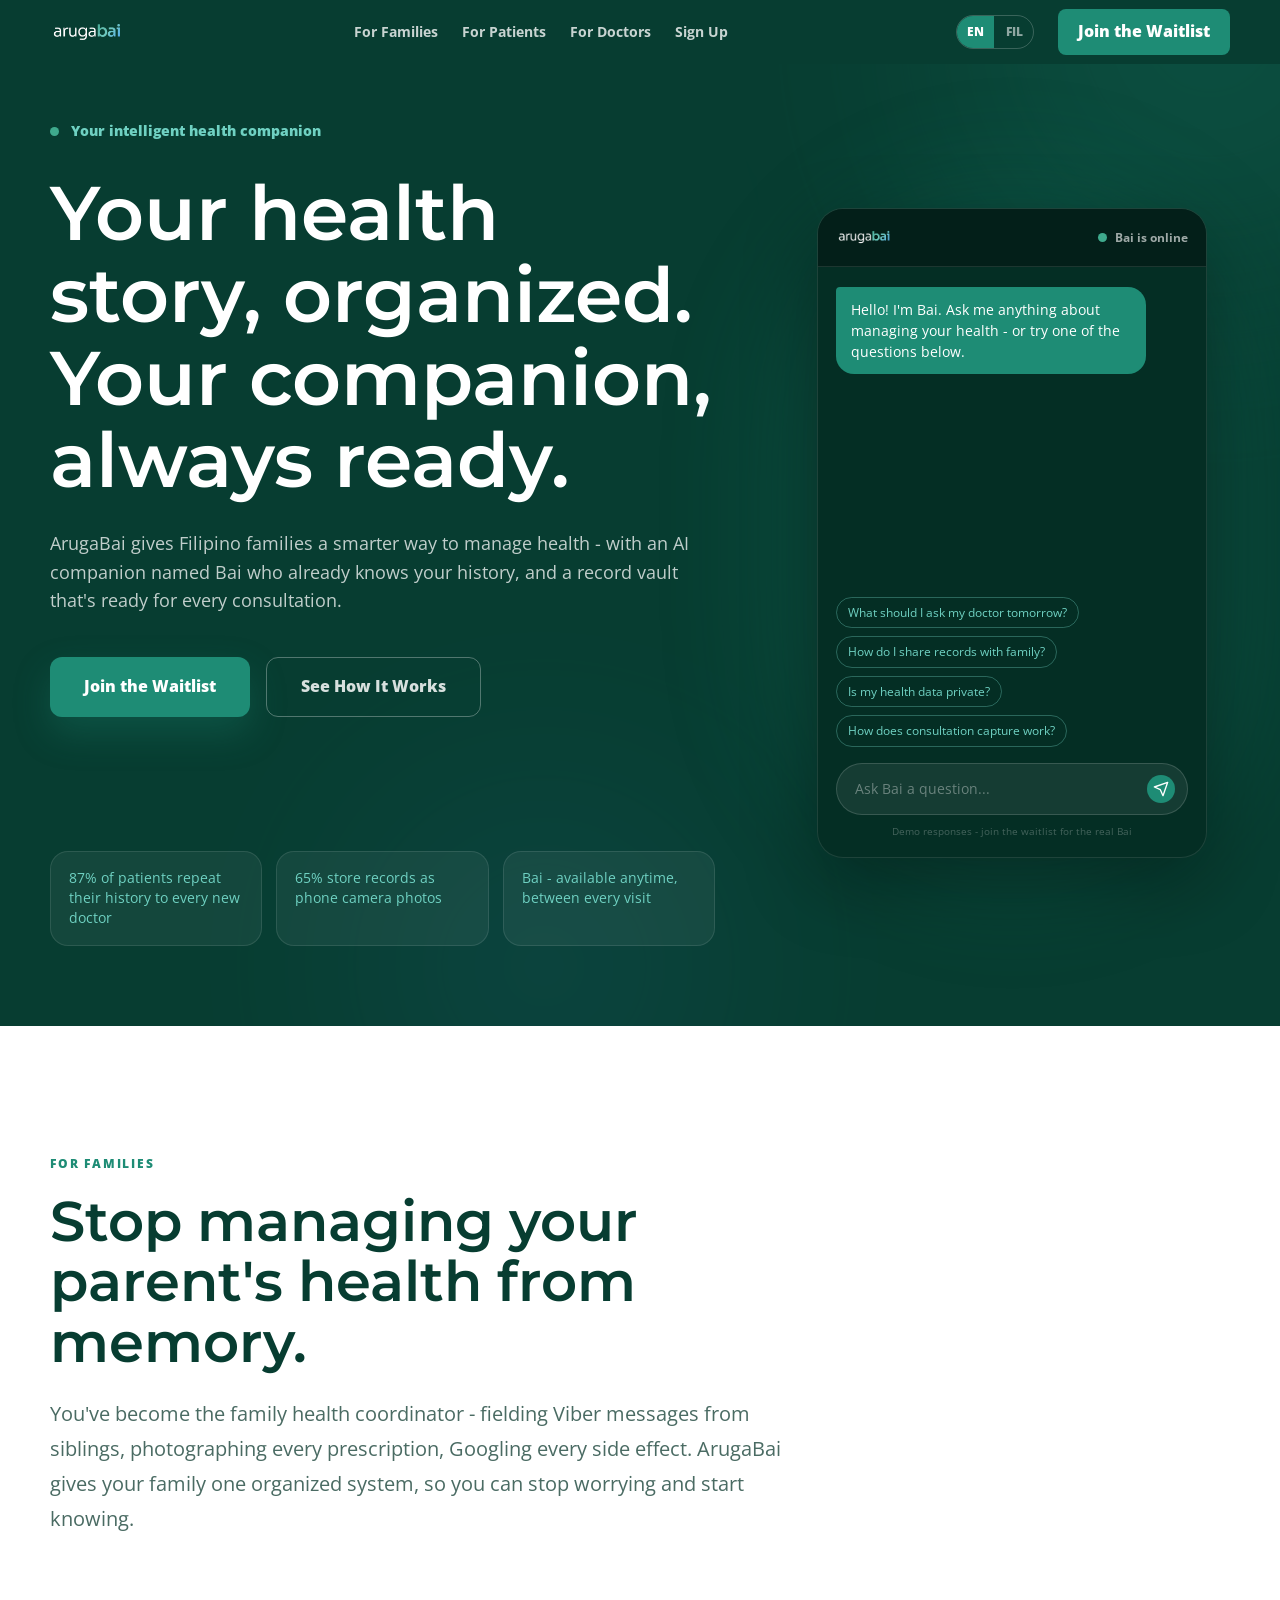
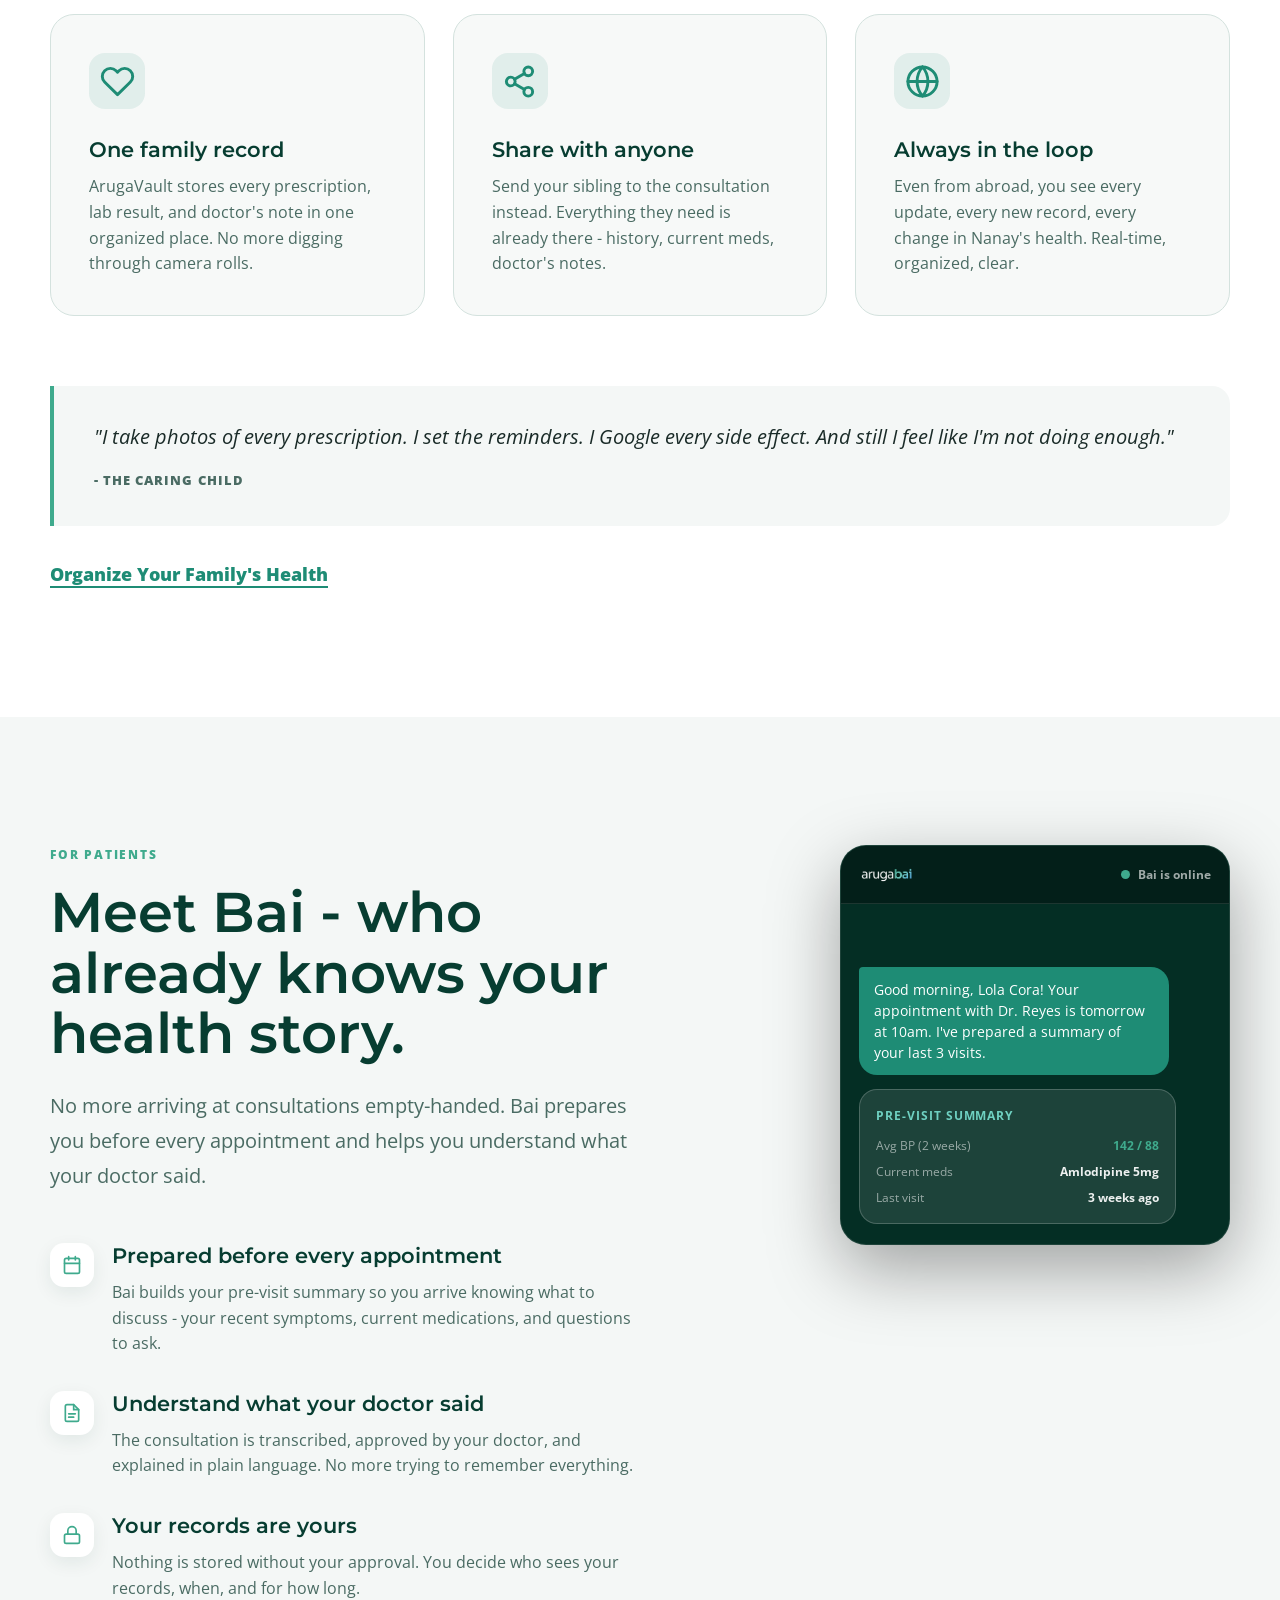
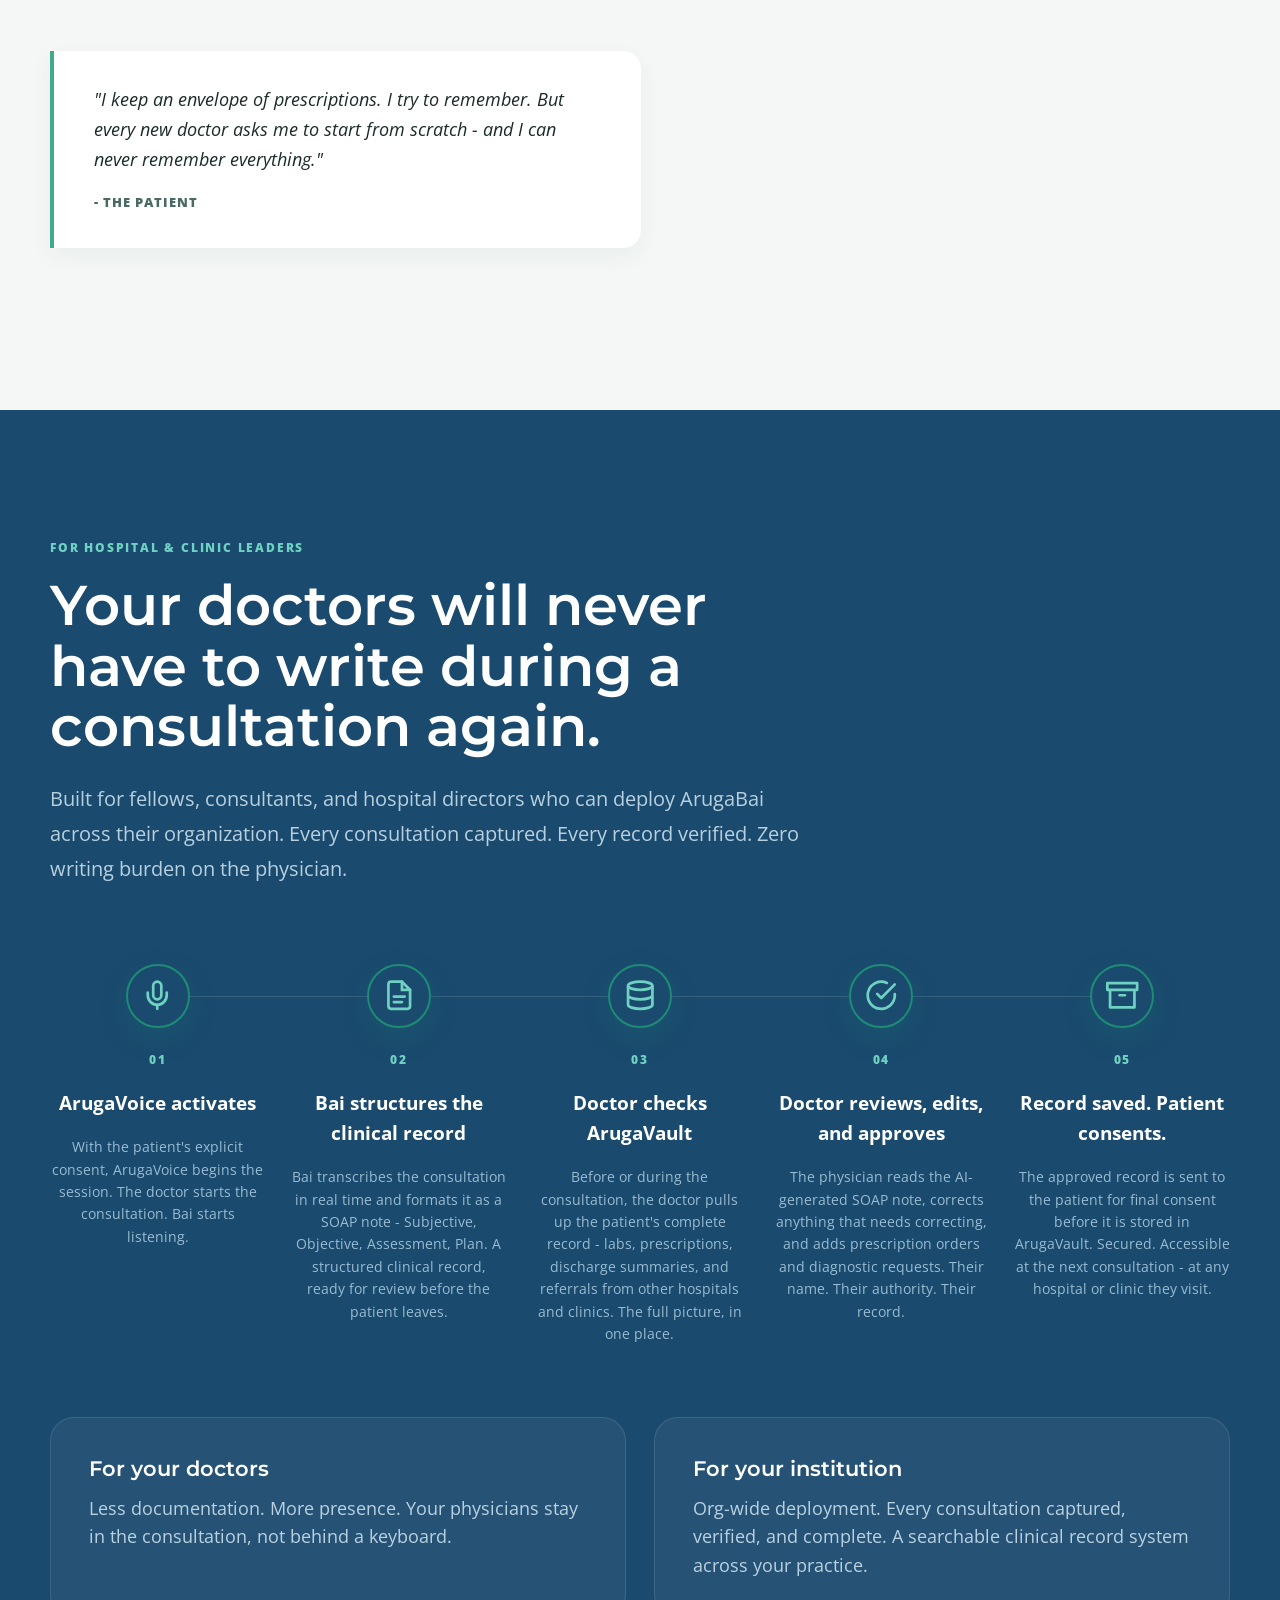
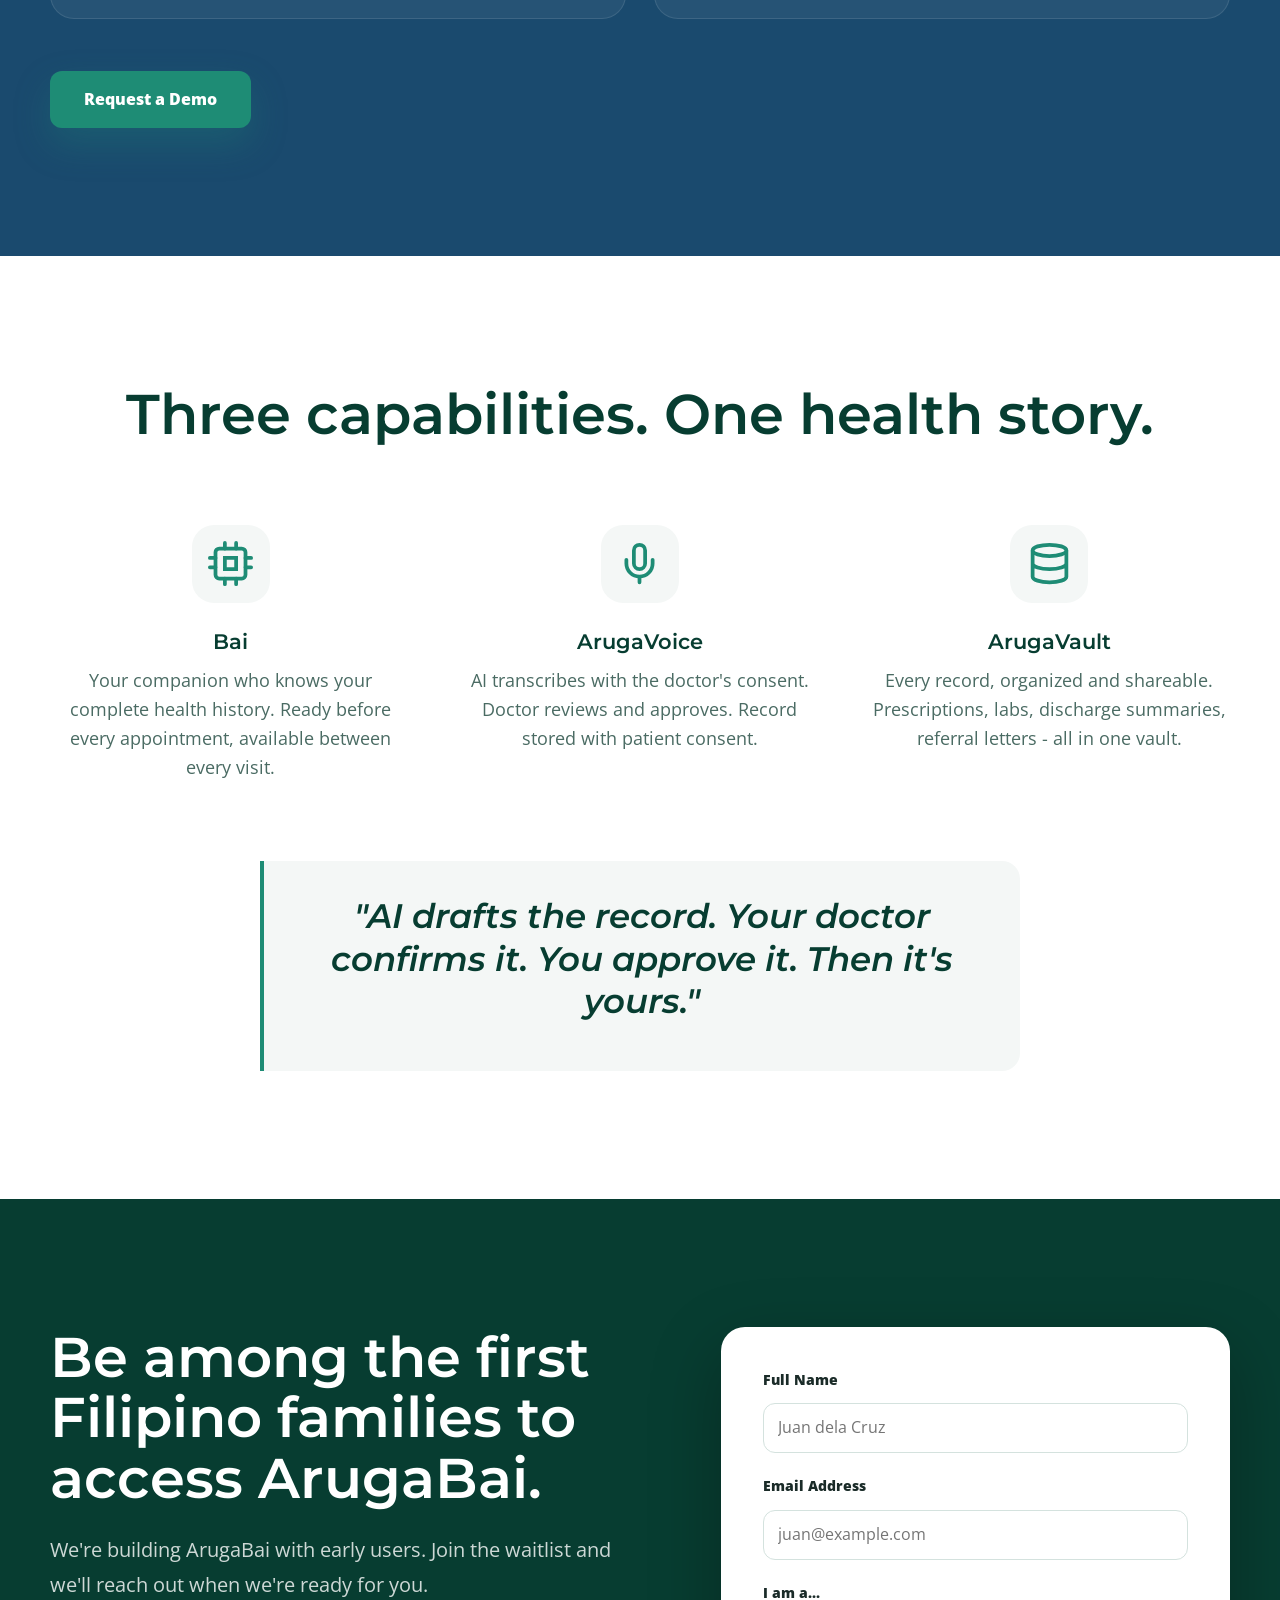
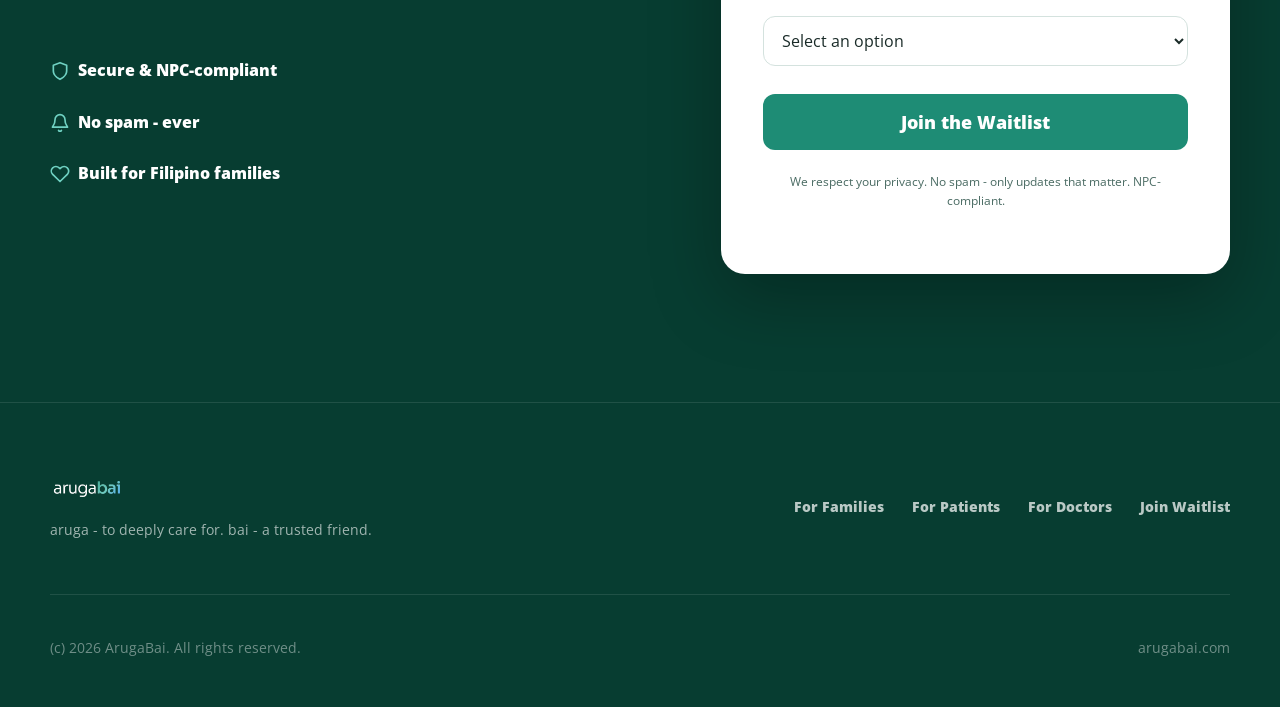
==== commit 07ec5983: "Adding new changes" ====
--- a/index.html
+++ b/index.html
@@ -10,7 +10,7 @@
     <link rel="preconnect" href="https://fonts.googleapis.com">
     <link rel="preconnect" href="https://fonts.gstatic.com" crossorigin>
     <link href="https://fonts.googleapis.com/css2?family=Montserrat:wght@500;600;700;800&family=Open+Sans:wght@400;500;600;700;800&display=swap" rel="stylesheet">
-    <link rel="stylesheet" href="styles.css?v=8">
+    <link rel="stylesheet" href="styles.css?v=9">
   </head>
   <body>
     <nav class="nav" id="nav">
--- a/styles.css
+++ b/styles.css
@@ -767,10 +767,9 @@
   color: var(--primary);
   font-size: 18px;
   font-weight: 900;
-}
-
-.text-link::after {
-  content: " ->";
+  text-decoration: underline;
+  text-decoration-thickness: 2px;
+  text-underline-offset: 5px;
 }
 
 .split {
